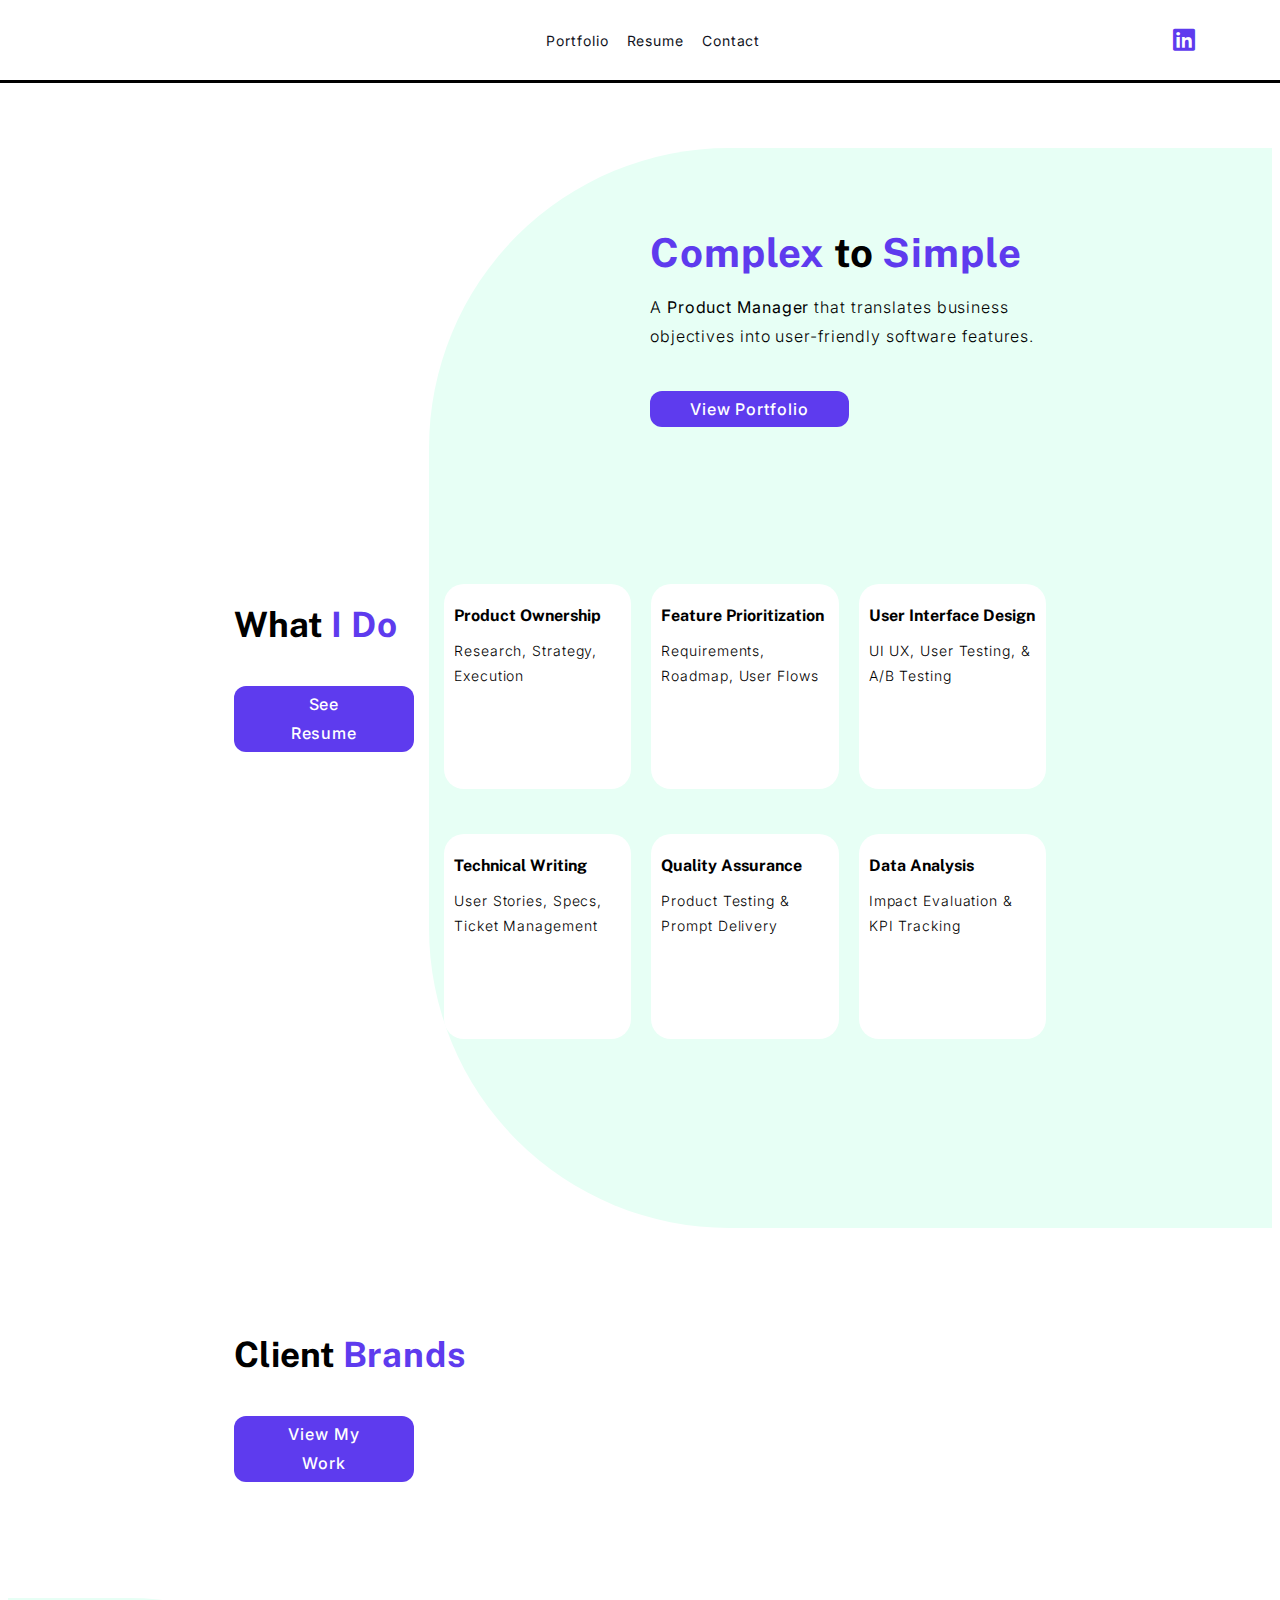
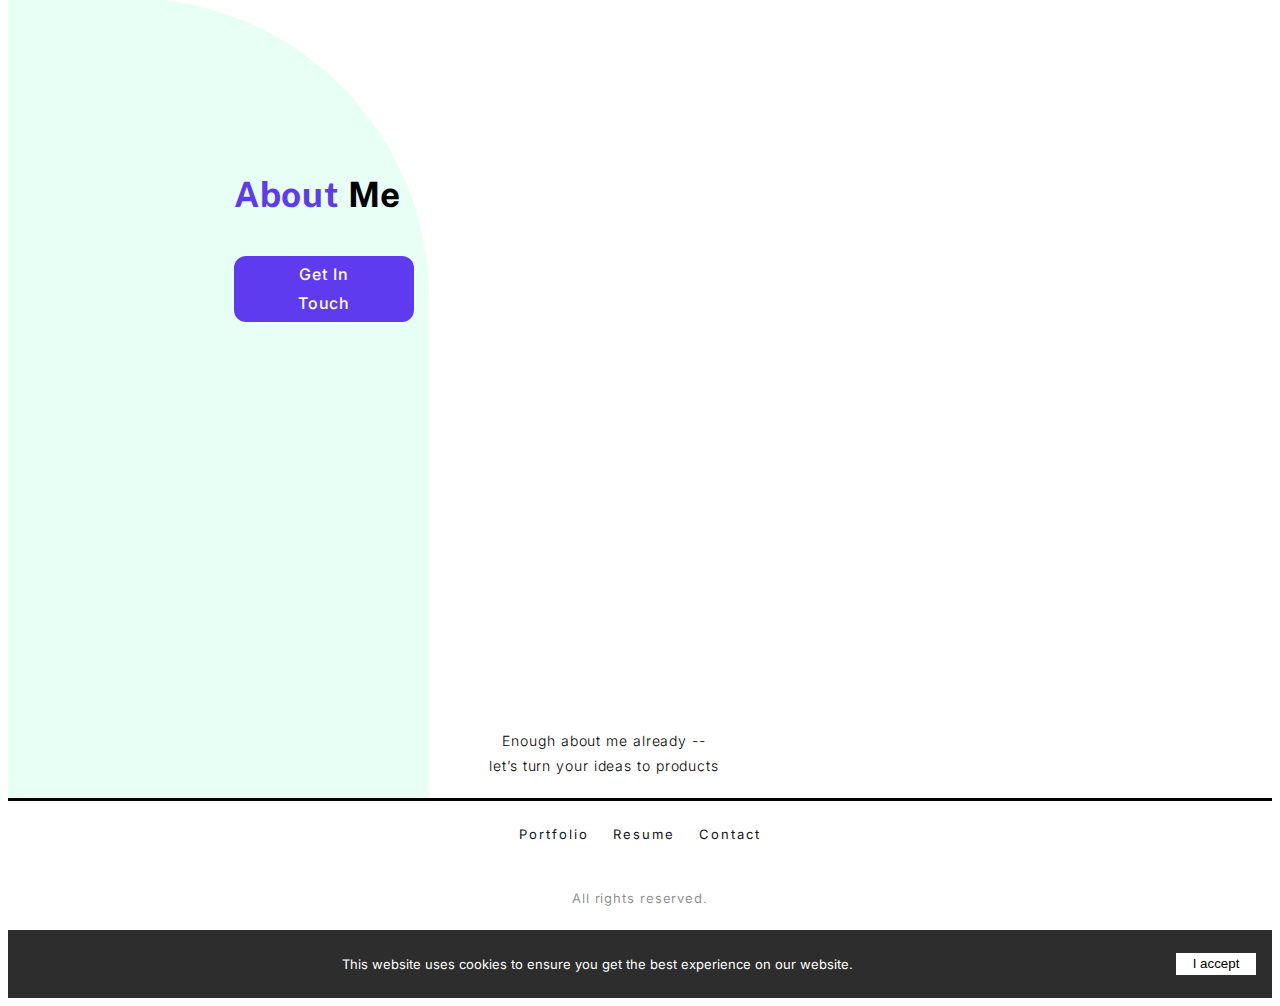
==== index.html @ 9c9cab52 "Update index.html" ====
<!DOCTYPE html>
<html ⚡="" lang="en">
    <head>
        <!-- start template head here-->
        <meta charset="UTF-8" />
        <meta http-equiv="X-UA-Compatible" content="IE=edge" />
        <meta name="generator" content="Tea Asatiani" />
        <meta name="viewport" content="width=device-width, initial-scale=1, minimum-scale=1" />
        <meta name="author" content="Tea Asatiani" />
        <link rel="icon" type="image/png" href="https://raw.githubusercontent.com/teaasatiani/portfolio/main/images/favicon.svg" />
        <link rel="apple-touch-icon-precomposed" sizes="57x57" href="https://raw.githubusercontent.com/teaasatiani/portfolio/main/images/favicon.svg" />
        <link rel="preconnect" href="https://www.googletagmanager.com" />
        <script async="" custom-element="amp-youtube" src="https://cdn.ampproject.org/v0/amp-youtube-0.1.js"></script>
        <script async="" custom-element="amp-lightbox" src="https://cdn.ampproject.org/v0/amp-lightbox-0.1.js"></script>
        <script async="" custom-element="amp-iframe" src="https://cdn.ampproject.org/v0/amp-iframe-0.1.js"></script>
        <script async="" custom-element="amp-lightbox-gallery" src="https://cdn.ampproject.org/v0/amp-lightbox-gallery-0.1.js"></script>
        <script async="" custom-element="amp-user-notification" src="https://cdn.ampproject.org/v0/amp-user-notification-0.1.js"></script>
        <script async="" custom-element="amp-position-observer" src="https://cdn.ampproject.org/v0/amp-position-observer-0.1.js"></script>
        <script async="" custom-element="amp-animation" src="https://cdn.ampproject.org/v0/amp-animation-0.1.js"></script>
        <script async="" src="https://cdn.ampproject.org/v0.js"></script>
        <script async="" custom-element="amp-analytics" src="https://cdn.ampproject.org/v0/amp-analytics-0.1.js"></script>
        <script async="" custom-element="amp-carousel" src="https://cdn.ampproject.org/v0/amp-carousel-0.2.js"></script>
        <script async="" custom-element="amp-image-lightbox" src="https://cdn.ampproject.org/v0/amp-image-lightbox-0.1.js"></script>
        <script async="" custom-element="amp-fit-text" src="https://cdn.ampproject.org/v0/amp-fit-text-0.1.js"></script>
        <script async="" custom-element="amp-form" src="https://cdn.ampproject.org/v0/amp-form-0.1.js"></script>
        <script async="" custom-template="amp-mustache" src="https://cdn.ampproject.org/v0/amp-mustache-0.2.js"></script>
        <script async="" custom-element="amp-sidebar" src="https://cdn.ampproject.org/v0/amp-sidebar-0.1.js"></script>
        <script async="" custom-element="amp-accordion" src="https://cdn.ampproject.org/v0/amp-accordion-0.1.js"></script>
        <script async="" custom-element="amp-recaptcha-input" src="https://cdn.ampproject.org/v0/amp-recaptcha-input-0.1.js"></script>
        <script async="" custom-element="amp-addthis" src="https://cdn.ampproject.org/v0/amp-addthis-0.1.js"></script>
        <script async="" custom-element="amp-list" src="https://cdn.ampproject.org/v0/amp-list-0.1.js"></script>
        <script async="" custom-element="amp-selector" src="https://cdn.ampproject.org/v0/amp-selector-0.1.js"></script>
        <script async="" custom-element="amp-bind" src="https://cdn.ampproject.org/v0/amp-bind-0.1.js"></script>
        <script async="" custom-element="amp-fx-collection" src="https://cdn.ampproject.org/v0/amp-fx-collection-0.1.js"></script>
        <script async="" custom-element="amp-auto-ads" src="https://cdn.ampproject.org/v0/amp-auto-ads-0.1.js"></script>
        <script async="" custom-element="amp-vimeo" src="https://cdn.ampproject.org/v0/amp-vimeo-0.1.js"></script>
        <script async="" custom-element="amp-ad" src="https://cdn.ampproject.org/v0/amp-ad-0.1.js"></script>
        <script async="" custom-element="amp-script" src="https://cdn.ampproject.org/v0/amp-script-0.1.js"></script>
        <script async="" custom-element="amp-truncate-text" src="https://cdn.ampproject.org/v0/amp-truncate-text-0.1.js"></script>
        <style amp-boilerplate="">
            body {
                -webkit-animation: -amp-start 8s steps(1, end) 0s 1 normal both;
                -moz-animation: -amp-start 8s steps(1, end) 0s 1 normal both;
                -ms-animation: -amp-start 8s steps(1, end) 0s 1 normal both;
                animation: -amp-start 8s steps(1, end) 0s 1 normal both;
            }
            @-webkit-keyframes -amp-start {
                from {
                    visibility: hidden;
                }
                to {
                    visibility: visible;
                }
            }
            @-moz-keyframes -amp-start {
                from {
                    visibility: hidden;
                }
                to {
                    visibility: visible;
                }
            }
            @-ms-keyframes -amp-start {
                from {
                    visibility: hidden;
                }
                to {
                    visibility: visible;
                }
            }
            @-o-keyframes -amp-start {
                from {
                    visibility: hidden;
                }
                to {
                    visibility: visible;
                }
            }
            @keyframes -amp-start {
                from {
                    visibility: hidden;
                }
                to {
                    visibility: visible;
                }
            }
        </style>
        <noscript>
            <style amp-boilerplate="">
                body {
                    -webkit-animation: none;
                    -moz-animation: none;
                    -ms-animation: none;
                    animation: none;
                }
            </style>
        </noscript>
        <!-- end template head here-->
        
        <title>Tea's Product Management Website</title>
        <meta property="og:title" content="Tea's Product Management Website" />
        <meta property="og:description" content="Digital Product Marketing and Development Manager" />
        <meta name="description" content="Digital Product Marketing and Development Manager" />
        <meta property="og:image" content="https://raw.githubusercontent.com/teaasatiani/portfolio/main/images/OG_preview.png" />
        <meta property="og:image:secure_url" content="https://raw.githubusercontent.com/teaasatiani/portfolio/main/images/OG_preview.png" />
        <meta property="og:image:width" content="1100" />
        <meta property="og:image:height" content="600" />
        <meta property="og:type" content="website" />
        <meta property="og:site_name" content="teaasatiani.com" />
        <meta property="og:url" content="https://teaasatiani.com/" />
        <meta property="og:locale" content="en" />
        <link rel="canonical" href="https://teaasatiani.com/" />
        <link href="https://fonts.googleapis.com/css?family=DM+Serif+Text|Noto+Serif+SC:400,700,900|Montserrat|Lora|Roboto+Mono|Inter:100,200,300,500,600,700,800,900|Public+Sans:100,200,300,500,600,700,800,900&display=swap" rel="stylesheet"/>
        <link rel="stylesheet" href="style.css" />
    </head>
    <body>
        <amp-analytics type="gtag" data-credentials="include">
            <script type="application/json">
                { "vars": { "gtag_id": "UA-00000000-1", "config": { "UA-00000000-1": { "groups": "default" } } } }
            </script>
        </amp-analytics>
        <div id="top-page"></div>
        <amp-animation id="showAnim" layout="nodisplay">
            <script type="application/json">
                {
                    "duration": "200ms",
                    "fill": "both",
                    "iterations": "1",
                    "direction": "alternate",
                    "animations": [
                        { "selector": "#scrollToTopButton", "keyframes": [{ "opacity": "1", "visibility": "visible", "transform": "translate(0, 0)" }] },
                        { "selector": "#custom-header", "keyframes": [{ "opacity": "1", "visibility": "visible", "transform": "translate(0, 0)" }] }
                    ]
                }
            </script>
        </amp-animation>
        <!-- ... and the second one is for adding the button.-->
        <amp-animation id="hideAnim" layout="nodisplay">
            <script type="application/json">
                {
                    "duration": "200ms",
                    "fill": "both",
                    "iterations": "1",
                    "direction": "alternate",
                    "animations": [
                        { "selector": "#scrollToTopButton", "keyframes": [{ "opacity": "0", "visibility": "hidden", "transform": "translate(0, 100%)" }] },
                        { "selector": "#custom-header", "keyframes": [{ "opacity": "0", "visibility": "hidden", "transform": "translate(0, -100%)" }] }
                    ]
                }
            </script>
        </amp-animation>
        <div id="marker"><amp-position-observer on="enter:hideAnim.start; exit:showAnim.start" layout="nodisplay"></amp-position-observer></div>
        <!-- css hack -->
        <div style="display: none;">
            <div class="show_more more_arr_top"></div>
        </div>
        <!-- css hack -->

        <header class="nav-abso nav-5" style="background-color: var(--navbar-bg-color); padding: 7px 5% 0px 5%; transform: none; border-bottom: 3px solid #000;" id="i05421460295656502">
            <div id="custom-header" style="background-color: rgb(255, 255, 255); display: none;" class="container"></div>
            <div class="nm_c" id="nav-wrapper">
                <div class="nm_lg">
                    <a href="/" style="height: 63px; margin: 0;">
                        <amp-img src="https://raw.githubusercontent.com/teaasatiani/portfolio/main/images/tea-asatiani.svg" width="150" height="48" layout="intrinsic" alt="Tea Asatiani" style="margin-top: 5px;"></amp-img>
                    </a>
                </div>
                <div class="ham_w">
                    <div id="hamb7" aria-label="menu icon" tabindex="0" role="button" on="tap:hamb7.toggleClass(class='mn_cls'),nv_m.toggleClass(class='nw_actv')">
                        <span style="background-color: rgb(15, 18, 33);"></span>
                        <span style="background-color: rgb(15, 18, 33);"></span>
                        <span style="background-color: rgb(15, 18, 33);"></span>
                    </div>
                </div>

                <div id="nv_m_c">
                    <div id="nv_m">
                        <div class="bg_tm" tabindex="0" role="button" on="tap:hamb7.toggleClass(class='mn_cls'),nv_m.toggleClass(class='nw_actv')"></div>
                        <div id="smart_list" class="nv_lst">
                            <a href="/portfolio/" class="display-text-2" style="color: rgb(15, 18, 33);">Portfolio</a>
                            <a href="https://raw.githubusercontent.com/teaasatiani/portfolio/main/files/2024_resume_tea_asatiani.pdf" target="_blank" class="display-text-2" style="color: rgb(15, 18, 33);">Resume</a>
                            <a href="/contact/" class="display-text-2" style="color: rgb(15, 18, 33);">Contact</a>
                            <a class="hideondesktop" href="https://www.linkedin.com/in/tea-as/" target="_blank"><i class="fab fa-linkedin" style="font-size: 30px; display: inline-block; color: rgb(94, 59, 238);"></i></a>
                            <a aria-label="more" class="nv-more display-text-2" style="color: rgb(0, 0, 0);" on="tap:smart_list.toggleClass(class='show_more'),more_arr.toggleClass(class='more_arr_top')">
                                More
                                <span id="more_arr"><i class="fas fa-angle-down" style="font-size: 20px;"></i></span>
                            </a>
                        </div>
                    </div>
                    <a class="hideonmobile" href="https://www.linkedin.com/in/tea-as/" target="_blank">
                        <i class="fab fa-linkedin" style="font-size: 25px; display: inline-block; color: rgb(94, 59, 238); position: absolute; top: 20px; right: 20px;"></i>
                    </a>
                </div>
            </div>
        </header>

        <!-- Start page -->

        <section id="1">
            <div class="row left padd140m70">
                <div class="col-4"></div>
                <div class="col-8" style="background-color: rgb(231, 255, 245); min-height: 420px; border-top-left-radius: 300px;"></div>
                <div class="col-12" style="padding: 5px; margin-top: -370px;">
                    <div class="col-6 nmart80m">
                        <amp-img src="https://raw.githubusercontent.com/teaasatiani/portfolio/main/images/arrow.gif" layout="intrinsic" alt="Complexity to simplicity arrow" width="932" height="240" style="margin-left: -20px;"></amp-img>
                    </div>
                    <div class="col-4" style="padding: 10px;">
                        <h1 class="display-title-1" style="letter-spacing: 0px; line-height: 1.5; font-weight: 700;">
                            <span style="color: rgb(94, 59, 238); font-weight: 700;">Complex</span> to <span style="color: rgb(94, 59, 238); font-weight: 700;">Simple</span>
                        </h1>
                        <p style="line-height: 1.8; font-weight: 300; max-width: 500px; margin: 10px auto 40px 0px;" class="display-text-1">
                            A <b>Product Manager</b> that translates business objectives into user-friendly software features.
                        </p>
                        <a class="btn display-text-3" href="/portfolio/">View Portfolio</a>
                    </div>
                    <div class="col-2"></div>
                </div>
            </div>
        </section>

        <section class="hideonmobile" id="2d">
            <div class="row left">
                <div class="col-2"></div>
                <div class="col-2">
                    <h2 class="display-title-2" style="letter-spacing: 0px; line-height: 1.5; font-weight: 700;">What <span style="color: rgb(94, 59, 238); font-weight: 700;">I Do</span></h2>
                    <a class="btn display-text-3" href="https://raw.githubusercontent.com/teaasatiani/portfolio/main/files/2024_resume_tea_asatiani.pdf" style="margin-top: 20px;">See Resume</a>
                </div>

                <div class="col-6" style="padding: 5px; background-color: rgb(231, 255, 245); min-height: 660px; border-bottom-left-radius: 300px; padding-bottom: 100px;">
                    <div class="row flexwrap" style="min-height: 500px; max-width: 650px; margin: auto;">
                        <div class="col-4 pad10" style="margin: 1px auto;">
                            <div class="pad10" style="background-color: white; border-radius: 20px; min-height: 205px;">
                                <amp-img
                                    src="https://raw.githubusercontent.com/teaasatiani/portfolio/main/icons/icon1-black-overlay.png"
                                    width="80"
                                    height="80"
                                    layout="intrinsic"
                                    alt=""
                                    aria-label="image"
                                    style="margin: 3px auto;"
                                ></amp-img>
                                <h3 class="display-title-3" style="letter-spacing: 0px; line-height: 1.5; font-weight: 700;">Product Ownership</h3>
                                <p style="line-height: 1.8; font-weight: 300; margin: 0px auto 20px auto;" class="display-text-2">Research, Strategy, Execution</p>
                            </div>
                        </div>
                        <div class="col-4 pad10" style="margin: 1px auto;">
                            <div class="pad10" style="background-color: white; border-radius: 20px; min-height: 205px;">
                                <amp-img
                                    src="https://raw.githubusercontent.com/teaasatiani/portfolio/main/icons/icon2-black-overlay.png"
                                    width="80"
                                    height="80"
                                    layout="intrinsic"
                                    alt=""
                                    aria-label="image"
                                    style="margin: 3px auto;"
                                ></amp-img>
                                <h3 class="display-title-3" style="letter-spacing: 0px; line-height: 1.5; font-weight: 700;">Feature Prioritization</h3>
                                <p style="line-height: 1.8; font-weight: 300; margin: 0px auto 20px auto;" class="display-text-2">Requirements, Roadmap, User Flows</p>
                            </div>
                        </div>
                        <div class="col-4 pad10" style="margin: 1px auto;">
                            <div class="pad10" style="background-color: white; border-radius: 20px; min-height: 205px;">
                                <amp-img
                                    src="https://raw.githubusercontent.com/teaasatiani/portfolio/main/icons/icon3-black-overlay.png"
                                    width="80"
                                    height="80"
                                    layout="intrinsic"
                                    alt=""
                                    aria-label="image"
                                    style="margin: 3px auto;"
                                ></amp-img>
                                <h3 class="display-title-3" style="letter-spacing: 0px; line-height: 1.5; font-weight: 700;">User Interface Design</h3>
                                <p style="line-height: 1.8; font-weight: 300; margin: 0px auto 20px auto;" class="display-text-2">UI UX, User Testing, & A/B Testing</p>
                            </div>
                        </div>
                        <div class="col-4 pad10" style="margin: 1px auto;">
                            <div class="pad10" style="background-color: white; border-radius: 20px; min-height: 205px;">
                                <amp-img
                                    src="https://raw.githubusercontent.com/teaasatiani/portfolio/main/icons/icon4-black-overlay.png"
                                    width="80"
                                    height="80"
                                    layout="intrinsic"
                                    alt=""
                                    aria-label="image"
                                    style="margin: 3px auto;"
                                ></amp-img>
                                <h3 class="display-title-3" style="letter-spacing: 0px; line-height: 1.5; font-weight: 700;">Technical Writing</h3>
                                <p style="line-height: 1.8; font-weight: 300; margin: 0px auto 20px auto;" class="display-text-2">User Stories, Specs, Ticket Management</p>
                            </div>
                        </div>
                        <div class="col-4 pad10" style="margin: 1px auto;">
                            <div class="pad10" style="background-color: white; border-radius: 20px; min-height: 205px;">
                                <amp-img
                                    src="https://raw.githubusercontent.com/teaasatiani/portfolio/main/icons/icon5-black-overlay.png"
                                    width="80"
                                    height="80"
                                    layout="intrinsic"
                                    alt=""
                                    aria-label="image"
                                    style="margin: 3px auto;"
                                ></amp-img>
                                <h3 class="display-title-3" style="letter-spacing: 0px; line-height: 1.5; font-weight: 700;">Quality Assurance</h3>
                                <p style="line-height: 1.8; font-weight: 300; margin: 0px auto 20px auto;" class="display-text-2">Product Testing & Prompt Delivery</p>
                            </div>
                        </div>
                        <div class="col-4 pad10" style="margin: 1px auto;">
                            <div class="pad10" style="background-color: white; border-radius: 20px; min-height: 205px;">
                                <amp-img
                                    src="https://raw.githubusercontent.com/teaasatiani/portfolio/main/icons/icon6-black-overlay.png"
                                    width="80"
                                    height="80"
                                    layout="intrinsic"
                                    alt=""
                                    aria-label="image"
                                    style="margin: 5px auto;"
                                ></amp-img>
                                <h3 class="display-title-3" style="letter-spacing: 0px; line-height: 1.5; font-weight: 700;">Data Analysis</h3>
                                <p style="line-height: 1.8; font-weight: 300; margin: 0px auto 20px auto;" class="display-text-2">Impact Evaluation & KPI Tracking</p>
                            </div>
                        </div>
                    </div>
                </div>

                <div class="col-2" style="padding: 5px; background-color: rgb(231, 255, 245); min-height: 660px;"></div>
            </div>
        </section>

        <!-- Carouserl on Mobile -->
        <section id="2m" class="hideondesktop" style="background-color: rgb(231, 255, 245);">
            <div class="row left">
                <div class="col-12">
                    <h2 class="display-title-2" style="letter-spacing: 0px; line-height: 1.5; font-weight: 700;margin-top: 10px;">What <span style="color: rgb(94, 59, 238); font-weight: 700;">I Do</span></h2>
                </div>
                <div class="col-12 hideondesktop padb60" style="padding-left: 15px;">
                    <amp-carousel height="270" layout="fixed-height" type="carousel" role="region" aria-label="Basic usage carousel" style="height: 270px; margin-top: -40px;">
                        <div class="slide">
                            <div class="row pad0" style="margin: 20px auto; min-height: 300px; min-width: 300px;">
                                <div class="pad10" style="background-color: white; border-radius: 20px;">
                                    <amp-img
                                        src="https://raw.githubusercontent.com/teaasatiani/portfolio/main/icons/icon1-black-overlay.png"
                                        width="100"
                                        height="100"
                                        layout="intrinsic"
                                        alt=""
                                        aria-label="image"
                                        style="margin: 5px auto;"
                                    ></amp-img>
                                    <h3 class="display-title-3" style="letter-spacing: 0px; line-height: 1.5; font-weight: 700;">Product Ownership</h3>
                                    <p style="line-height: 1.8; font-weight: 300; margin: 0px auto 20px auto;" class="display-text-2">Research, Strategy, Execution</p>
                                </div>
                            </div>
                        </div>
                        <div class="slide">
                            <div class="row pad0" style="margin: 20px auto; min-height: 300px; min-width: 300px;">
                                <div class="pad10" style="background-color: white; border-radius: 20px;">
                                    <amp-img
                                        src="https://raw.githubusercontent.com/teaasatiani/portfolio/main/icons/icon2-black-overlay.png"
                                        width="100"
                                        height="100"
                                        layout="intrinsic"
                                        alt=""
                                        aria-label="image"
                                        style="margin: 5px auto;"
                                    ></amp-img>
                                    <h3 class="display-title-3" style="letter-spacing: 0px; line-height: 1.5; font-weight: 700;">Feature Prioritization</h3>
                                    <p style="line-height: 1.8; font-weight: 300; margin: 0px auto 20px auto;" class="display-text-2">Requirements, Roadmap, User Flows</p>
                                </div>
                            </div>
                        </div>
                        <div class="slide">
                            <div class="row pad0" style="margin: 20px auto; min-height: 300px; min-width: 300px;">
                                <div class="pad10" style="background-color: white; border-radius: 20px;">
                                    <amp-img
                                        src="https://raw.githubusercontent.com/teaasatiani/portfolio/main/icons/icon3-black-overlay.png"
                                        width="100"
                                        height="100"
                                        layout="intrinsic"
                                        alt=""
                                        aria-label="image"
                                        style="margin: 5px auto;"
                                    ></amp-img>
                                    <h3 class="display-title-3" style="letter-spacing: 0px; line-height: 1.5; font-weight: 700;">User Interface Design</h3>
                                    <p style="line-height: 1.8; font-weight: 300; margin: 0px auto 20px auto;" class="display-text-2">UI UX, User Testing, & A/B Testing</p>
                                </div>
                            </div>
                        </div>
                        <div class="slide">
                            <div class="row pad0" style="margin: 20px auto; min-height: 300px; min-width: 300px;">
                                <div class="pad10" style="background-color: white; border-radius: 20px;">
                                    <amp-img
                                        src="https://raw.githubusercontent.com/teaasatiani/portfolio/main/icons/icon4-black-overlay.png"
                                        width="100"
                                        height="100"
                                        layout="intrinsic"
                                        alt=""
                                        aria-label="image"
                                        style="margin: 5px auto;"
                                    ></amp-img>
                                    <h3 class="display-title-3" style="letter-spacing: 0px; line-height: 1.5; font-weight: 700;">Technical Writing</h3>
                                    <p style="line-height: 1.8; font-weight: 300; margin: 0px auto 20px auto;" class="display-text-2">User Stories, Specs, Ticket Management</p>
                                </div>
                            </div>
                        </div>
                        <div class="slide">
                            <div class="row pad0" style="margin: 20px auto; min-height: 300px; min-width: 300px;">
                                <div class="pad10" style="background-color: white; border-radius: 20px;">
                                    <amp-img
                                        src="https://raw.githubusercontent.com/teaasatiani/portfolio/main/icons/icon5-black-overlay.png"
                                        width="100"
                                        height="100"
                                        layout="intrinsic"
                                        alt=""
                                        aria-label="image"
                                        style="margin: 5px auto;"
                                    ></amp-img>
                                    <h3 class="display-title-3" style="letter-spacing: 0px; line-height: 1.5; font-weight: 700;">Quality Assurance</h3>
                                    <p style="line-height: 1.8; font-weight: 300; margin: 0px auto 20px auto;" class="display-text-2">Product Testing & Prompt Delivery</p>
                                </div>
                            </div>
                        </div>
                        <div class="slide">
                            <div class="row pad0" style="margin: 20px auto; min-height: 300px; min-width: 300px;">
                                <div class="pad10" style="background-color: white; border-radius: 20px;">
                                    <amp-img
                                        src="https://raw.githubusercontent.com/teaasatiani/portfolio/main/icons/icon6-black-overlay.png"
                                        width="100"
                                        height="100"
                                        layout="intrinsic"
                                        alt=""
                                        aria-label="image"
                                        style="margin: 5px auto;"
                                    ></amp-img>
                                    <h3 class="display-title-3" style="letter-spacing: 0px; line-height: 1.5; font-weight: 700;">Data Analysis</h3>
                                    <p style="line-height: 1.8; font-weight: 300; margin: 0px auto 20px auto;" class="display-text-2">Impact Evaluation & KPI Tracking</p>
                                </div>
                            </div>
                        </div>
                    </amp-carousel>
                </div>
            </div>
        </section>

        <!-- Carouserl on Mobile Ends-->


 <!-- brand logos -->


 <section id="3" style="margin-top: 70px;">
    <div class="row left" style="min-height: 380px;">
        <div class="col-2"></div>
        <div class="col-2">
            <h2 class="display-title-2 nmart50m" style="letter-spacing: 0px; line-height: 1.5; font-weight: 700; min-width: 350px;">Client <span style="color: rgb(94, 59, 238); font-weight: 700;">Brands</span></h2>
            <a class="btn display-text-3" href="/portfolio/" style="margin-top: 20px;">View My Work</a>
         </div>
        <div class="col-6 flexmiddle center">
            <div>
                <div class="row">
                    <div class="col-6 col-6m mart50m right">
                        <amp-img src="https://raw.githubusercontent.com/teaasatiani/portfolio/main/images/brands/toyota.png" width="200" height="64" layout="intrinsic" alt="Toyota" aria-label="image"></amp-img>
                    </div>
                    <div class="col-6 col-6m mart50m left">
                        <amp-img src="https://raw.githubusercontent.com/teaasatiani/portfolio/main/images/brands/boost.png" width="200" height="64" layout="intrinsic" alt="Boost Mobile" aria-label="image"></amp-img>
                    </div>
                </div>

                <div class="row hideondesktop">
                    <div class="col-6 col-6m mart50m right">
                        <amp-img src="https://raw.githubusercontent.com/teaasatiani/portfolio/main/images/brands/ontech.png" width="200" height="64" layout="intrinsic" alt="OnTech" aria-label="image"></amp-img>
                    </div>
                    <div class="col-6 col-6m mart50m left">
                        <amp-img src="https://raw.githubusercontent.com/teaasatiani/portfolio/main/images/brands/infinite.png" width="200" height="64" layout="intrinsic" alt="Boost Infinite" aria-label="image"></amp-img>
                    </div>
                </div>

                <div class="row center">
                    <div class="col-4 col-6m mart50m">
                        <amp-img src="https://raw.githubusercontent.com/teaasatiani/portfolio/main/images/brands/dish.png" width="200" height="64" layout="intrinsic" alt="Dish" aria-label="image"></amp-img>
                    </div>
                    <div class="col-4 col-6m mart50m">
                        <amp-img src="https://raw.githubusercontent.com/teaasatiani/portfolio/main/images/brands/curbio.png" width="200" height="64" layout="intrinsic" alt="Curbio" aria-label="image"></amp-img>
                    </div>
                    <div class="col-4 col-12m mart50m">
                        <amp-img src="https://raw.githubusercontent.com/teaasatiani/portfolio/main/images/brands/omnimoney.png" width="200" height="64" layout="intrinsic" alt="OmniMoney" aria-label="image"></amp-img>
                    </div>
                </div>
                <div class="row hideonmobile">
                    <div class="col-6 col-6m mart50m right">
                        <amp-img src="https://raw.githubusercontent.com/teaasatiani/portfolio/main/images/brands/ontech.png" width="200" height="64" layout="intrinsic" alt="OnTech" aria-label="image"></amp-img>
                    </div>
                    <div class="col-6 col-6m mart50m left">
                        <amp-img src="https://raw.githubusercontent.com/teaasatiani/portfolio/main/images/brands/infinite.png" width="200" height="64" layout="intrinsic" alt="Boost Infinite" aria-label="image"></amp-img>
                    </div>
                </div>
            </div>
        </div>
        <div class="col-2" style="padding: 5px;"></div>
    </div>
   
</section>


        <section id="4" >
            <div class="row left" style="min-height: 600px;">
                <div class="col-4 bg-desk-gr-mob-wh left" style="padding: 0px; border-top-right-radius: 300px; margin-top:-80px">
                    <div class="col-6 hideonmobile"></div>
                    <div class="col-6" style="margin-top: 140px;">
                        <h2 class="display-title-2 nmart50m" style="letter-spacing: 0px; line-height: 1.5; font-weight: 700;"><span style="color: rgb(94, 59, 238); font-weight: 700;">About</span> Me</h2>
                        <a class="btn display-text-3" href="/contact/" style="margin-top: 20px;">Get In Touch</a>
                    </div>
                </div>
                   
                <div class="col-6" style="padding: 5px; ">
                    <div class="col-12 hideondesktop">
                        <amp-img src="https://raw.githubusercontent.com/teaasatiani/portfolio/main/images/georgian-bruin.png" width="335" height="176" layout="intrinsic" alt="Georgian Bruin" aria-label="image"></amp-img>
                    </div>
                    <div class="col-12 hideondesktop" >
                        <amp-img
                            src="https://raw.githubusercontent.com/teaasatiani/portfolio/main/images/bubble-mobile.png"
                            width="360"
                            height="429"
                            layout="intrinsic"
                            alt="speech bubble with hobbies"
                            aria-label="image"
                            style="margin-bottom:-20px"   
                        ></amp-img>
                    </div>

                    <div class="col-2">
                        <amp-img
                            src="https://raw.githubusercontent.com/teaasatiani/portfolio/main/images/me-booboo.png"
                            width="422"
                            height="430"
                            layout="intrinsic"
                            alt="headshot with a pet"
                            aria-label="image"
                            style="position: absolute; bottom: 70px;" 
                        ></amp-img>
                    </div>

                    <div class="col-6 hideonmobile" style="min-height: 200px;">
                        <amp-img
                            src="https://raw.githubusercontent.com/teaasatiani/portfolio/main/images/desktop-bubble.gif"
                            width="480"
                            height="350"
                            layout="intrinsic"
                            alt="speech bubble with hobbies"
                            aria-label="image"
                            style="position: absolute; top: 40px;"
                        ></amp-img>
                        <amp-img
                        src="https://raw.githubusercontent.com/teaasatiani/portfolio/main/images/speech-bubble-text.png"
                        width="480"
                        height="350"
                        layout="intrinsic"
                        alt="speech bubble with hobbies"
                        aria-label="image"
                        style="position: absolute; top: 40px;"
                    ></amp-img>
                    </div>

                    <div class="col-1 hideonmobile" style="min-height: 200px;">
                        <amp-img
                            src="https://raw.githubusercontent.com/teaasatiani/portfolio/main/images/georgian-bruin-desk.png"
                            width="232"
                            height="126"
                            layout="intrinsic"
                            alt="Georgian Bruin"
                            aria-label="image"
                            style="position: absolute; bottom: 220px; left: 60vw;"
                        ></amp-img>
                    </div>
                    <div class="col-3" style="min-height: 200px;"></div>
                    <div class="col-12 center">
                        <p style="line-height: 1.8; font-weight: 300; position: absolute; bottom: 10px; margin-left: 40px;" class="display-text-2">
                            Enough about me already -- <br />
                            let’s turn your ideas to products
                        </p>
                    </div>
                </div>
                <div class="col-2" style="padding: 5px;"></div>
                <div class="col-12 hideondesktop" style="background-color: rgb(231, 255, 245); min-height:900px; border-top-right-radius: 300px; margin-top:-900px;"></div> 
            </div>
            
        </section>

       

        <!-- Footer -->

        <footer id="100">
            <div class="row" style="border-top: 3px solid #000; padding-top: 10px; padding-bottom: 10px;">
                <div class="col-12 pad0 center" style="color: rgb(15, 18, 33);">
                    <a class="pad10 display-text-4" href="/portfolio/" style="display: inline-block; letter-spacing: 2px; margin-top: 0px; margin-bottom: 0px;">Portfolio</a>
                    <a
                        class="pad10 display-text-4"
                        href="https://raw.githubusercontent.com/teaasatiani/portfolio/main/files/2024_resume_tea_asatiani.pdf"
                        style="display: inline-block; letter-spacing: 2px; margin-top: 0px; margin-bottom: 0px;"
                    >
                        Resume
                    </a>
                    <a class="pad10 display-text-4" href="/contact/" style="display: inline-block; letter-spacing: 2px;">Contact</a>
                </div>
            </div>
            <div class="row flexmiddle">
                <div class="col-12 pad0 center" style="color: rgba(15, 18, 33, 0.5);">
                    <p style="line-height: 1.8; margin: 20px auto;" class="display-text-4">All rights reserved.</p>
                </div>
            </div>
        </footer>

        <amp-user-notification id="my-notification" class="cookie-notification" layout="nodisplay">
            <p class="display-text-4" style="letter-spacing: normal;">This website uses cookies to ensure you get the best experience on our website.</p>
            <button on="tap:my-notification.dismiss" style="margin-left: 5px; background-color: #fff; border: none; line-height: 20px;">I accept</button>
        </amp-user-notification>
        <button id="scrollToTopButton" on="tap:top-page.scrollTo(duration=800)" class="btn" style="background-color: #000; text-align: center; border-radius: 20em; padding: 10px;" aria-label="scrolltotop">
            <amp-img width="30" height="30" layout="fixed" src="https://raw.githubusercontent.com/teaasatiani/portfolio/main/images/angle-double-up-solid.svg" alt="arrow up"></amp-img>
        </button>
    </body>
</html>
---- style.css ----
.fa,
.fab,
.fad,
.fal,
.far,
.fas {
    -moz-osx-font-smoothing: grayscale;
    -webkit-font-smoothing: antialiased;
    display: inline-block;
    font-style: normal;
    font-variant: normal;
    text-rendering: auto;
    line-height: 1;
}

.fa-lg {
    font-size: 1.33333em;
    line-height: 0.75em;
    vertical-align: -0.0667em;
}

.fa-xs {
    font-size: 0.75em;
}

.fa-sm {
    font-size: 0.875em;
}

.fa-1x {
    font-size: 1em;
}

.fa-2x {
    font-size: 2em;
}

.fa-3x {
    font-size: 3em;
}

.fa-4x {
    font-size: 4em;
}

.fa-5x {
    font-size: 5em;
}

.fa-6x {
    font-size: 6em;
}

.fa-7x {
    font-size: 7em;
}

.fa-8x {
    font-size: 8em;
}

.fa-9x {
    font-size: 9em;
}

.fa-10x {
    font-size: 10em;
}

.fa-fw {
    text-align: center;
    width: 1.25em;
}

.fa-ul {
    list-style-type: none;
    margin-left: 2.5em;
    padding-left: 0;
}

.fa-ul> li {
    position: relative;
}

.fa-li {
    left: -2em;
    position: absolute;
    text-align: center;
    width: 2em;
    line-height: inherit;
}

.fa-border {
    border: solid 0.08em #eee;
    border-radius: 0.1em;
    padding: 0.2em 0.25em 0.15em;
}

.fa-pull-left {
    float: left;
}

.fa-pull-right {
    float: right;
}

.fa.fa-pull-left,
.fab.fa-pull-left,
.fal.fa-pull-left,
.far.fa-pull-left,
.fas.fa-pull-left {
    margin-right: 0.3em;
}

.fa.fa-pull-right,
.fab.fa-pull-right,
.fal.fa-pull-right,
.far.fa-pull-right,
.fas.fa-pull-right {
    margin-left: 0.3em;
}

.fa-spin {
    -webkit-animation: fa-spin 2s infinite linear;
    -moz-animation: fa-spin 2s infinite linear;
    animation: fa-spin 2s infinite linear;
}

.fa-pulse {
    -webkit-animation: fa-spin 1s infinite steps(8);
    -moz-animation: fa-spin 1s infinite steps(8);
    animation: fa-spin 1s infinite steps(8);
}

@-webkit-keyframes fa-spin {
    0% {
        -webkit-transform: rotate(0);
        -moz-transform: rotate(0);
        -o-transform: rotate(0);
        -ms-transform: rotate(0);
        transform: rotate(0);
    }

    100% {
        -webkit-transform: rotate(360deg);
        -moz-transform: rotate(360deg);
        -o-transform: rotate(360deg);
        -ms-transform: rotate(360deg);
        transform: rotate(360deg);
    }
}

@keyframes fa-spin {
    0% {
        -webkit-transform: rotate(0);
        -moz-transform: rotate(0);
        -o-transform: rotate(0);
        -ms-transform: rotate(0);
        transform: rotate(0);
    }

    100% {
        -webkit-transform: rotate(360deg);
        -moz-transform: rotate(360deg);
        -o-transform: rotate(360deg);
        -ms-transform: rotate(360deg);
        transform: rotate(360deg);
    }
}

.fa-rotate-90 {
    -webkit-transform: rotate(90deg);
    -moz-transform: rotate(90deg);
    -o-transform: rotate(90deg);
    -ms-transform: rotate(90deg);
    transform: rotate(90deg);
}

.fa-rotate-180 {
    -webkit-transform: rotate(180deg);
    -moz-transform: rotate(180deg);
    -o-transform: rotate(180deg);
    -ms-transform: rotate(180deg);
    transform: rotate(180deg);
}

.fa-rotate-270 {
    -webkit-transform: rotate(270deg);
    -moz-transform: rotate(270deg);
    -o-transform: rotate(270deg);
    -ms-transform: rotate(270deg);
    transform: rotate(270deg);
}

.fa-flip-horizontal {
    -webkit-transform: scale(-1, 1);
    -moz-transform: scale(-1, 1);
    -o-transform: scale(-1, 1);
    -ms-transform: scale(-1, 1);
    transform: scale(-1, 1);
}

.fa-flip-vertical {
    -webkit-transform: scale(1, -1);
    -moz-transform: scale(1, -1);
    -o-transform: scale(1, -1);
    -ms-transform: scale(1, -1);
    transform: scale(1, -1);
}

.fa-flip-both,
.fa-flip-horizontal.fa-flip-vertical {
    -webkit-transform: scale(-1, -1);
    -moz-transform: scale(-1, -1);
    -o-transform: scale(-1, -1);
    -ms-transform: scale(-1, -1);
    transform: scale(-1, -1);
}

:root .fa-flip-both,
:root .fa-flip-horizontal,
:root .fa-flip-vertical,
:root .fa-rotate-180,
:root .fa-rotate-270,
:root .fa-rotate-90 {
    -webkit-filter: none;
    filter: none;
}

.fa-stack {
    display: inline-block;
    height: 2em;
    line-height: 2em;
    position: relative;
    vertical-align: middle;
    width: 2.5em;
}

.fa-stack-1x,
.fa-stack-2x {
    left: 0;
    position: absolute;
    text-align: center;
    width: 100%;
}

.fa-stack-1x {
    line-height: inherit;
}

.fa-stack-2x {
    font-size: 2em;
}

.fa-inverse {
    color: #fff;
}

.fa-500px:before {
    content: "\f26e";
}

.fa-accessible-icon:before {
    content: "\f368";
}

.fa-accusoft:before {
    content: "\f369";
}

.fa-acquisitions-incorporated:before {
    content: "\f6af";
}

.fa-ad:before {
    content: "\f641";
}

.fa-address-book:before {
    content: "\f2b9";
}

.fa-address-card:before {
    content: "\f2bb";
}

.fa-adjust:before {
    content: "\f042";
}

.fa-adn:before {
    content: "\f170";
}

.fa-adobe:before {
    content: "\f778";
}

.fa-adversal:before {
    content: "\f36a";
}

.fa-affiliatetheme:before {
    content: "\f36b";
}

.fa-air-freshener:before {
    content: "\f5d0";
}

.fa-airbnb:before {
    content: "\f834";
}

.fa-algolia:before {
    content: "\f36c";
}

.fa-align-center:before {
    content: "\f037";
}

.fa-align-justify:before {
    content: "\f039";
}

.fa-align-left:before {
    content: "\f036";
}

.fa-align-right:before {
    content: "\f038";
}

.fa-alipay:before {
    content: "\f642";
}

.fa-allergies:before {
    content: "\f461";
}

.fa-amazon:before {
    content: "\f270";
}

.fa-amazon-pay:before {
    content: "\f42c";
}

.fa-ambulance:before {
    content: "\f0f9";
}

.fa-american-sign-language-interpreting:before {
    content: "\f2a3";
}

.fa-amilia:before {
    content: "\f36d";
}

.fa-anchor:before {
    content: "\f13d";
}

.fa-android:before {
    content: "\f17b";
}

.fa-angellist:before {
    content: "\f209";
}

.fa-angle-double-down:before {
    content: "\f103";
}

.fa-angle-double-left:before {
    content: "\f100";
}

.fa-angle-double-right:before {
    content: "\f101";
}

.fa-angle-double-up:before {
    content: "\f102";
}

.fa-angle-down:before {
    content: "\f107";
}

.fa-angle-left:before {
    content: "\f104";
}

.fa-angle-right:before {
    content: "\f105";
}

.fa-angle-up:before {
    content: "\f106";
}

.fa-angry:before {
    content: "\f556";
}

.fa-angrycreative:before {
    content: "\f36e";
}

.fa-angular:before {
    content: "\f420";
}

.fa-ankh:before {
    content: "\f644";
}

.fa-app-store:before {
    content: "\f36f";
}

.fa-app-store-ios:before {
    content: "\f370";
}

.fa-apper:before {
    content: "\f371";
}

.fa-apple:before {
    content: "\f179";
}

.fa-apple-alt:before {
    content: "\f5d1";
}

.fa-apple-pay:before {
    content: "\f415";
}

.fa-archive:before {
    content: "\f187";
}

.fa-archway:before {
    content: "\f557";
}

.fa-arrow-alt-circle-down:before {
    content: "\f358";
}

.fa-arrow-alt-circle-left:before {
    content: "\f359";
}

.fa-arrow-alt-circle-right:before {
    content: "\f35a";
}

.fa-arrow-alt-circle-up:before {
    content: "\f35b";
}

.fa-arrow-circle-down:before {
    content: "\f0ab";
}

.fa-arrow-circle-left:before {
    content: "\f0a8";
}

.fa-arrow-circle-right:before {
    content: "\f0a9";
}

.fa-arrow-circle-up:before {
    content: "\f0aa";
}

.fa-arrow-down:before {
    content: "\f063";
}

.fa-arrow-left:before {
    content: "\f060";
}

.fa-arrow-right:before {
    content: "\f061";
}

.fa-arrow-up:before {
    content: "\f062";
}

.fa-arrows-alt:before {
    content: "\f0b2";
}

.fa-arrows-alt-h:before {
    content: "\f337";
}

.fa-arrows-alt-v:before {
    content: "\f338";
}

.fa-artstation:before {
    content: "\f77a";
}

.fa-assistive-listening-systems:before {
    content: "\f2a2";
}

.fa-asterisk:before {
    content: "\f069";
}

.fa-asymmetrik:before {
    content: "\f372";
}

.fa-at:before {
    content: "\f1fa";
}

.fa-atlas:before {
    content: "\f558";
}

.fa-atlassian:before {
    content: "\f77b";
}

.fa-atom:before {
    content: "\f5d2";
}

.fa-audible:before {
    content: "\f373";
}

.fa-audio-description:before {
    content: "\f29e";
}

.fa-autoprefixer:before {
    content: "\f41c";
}

.fa-avianex:before {
    content: "\f374";
}

.fa-aviato:before {
    content: "\f421";
}

.fa-award:before {
    content: "\f559";
}

.fa-aws:before {
    content: "\f375";
}

.fa-baby:before {
    content: "\f77c";
}

.fa-baby-carriage:before {
    content: "\f77d";
}

.fa-backspace:before {
    content: "\f55a";
}

.fa-backward:before {
    content: "\f04a";
}

.fa-bacon:before {
    content: "\f7e5";
}

.fa-bahai:before {
    content: "\f666";
}

.fa-balance-scale:before {
    content: "\f24e";
}

.fa-balance-scale-left:before {
    content: "\f515";
}

.fa-balance-scale-right:before {
    content: "\f516";
}

.fa-ban:before {
    content: "\f05e";
}

.fa-band-aid:before {
    content: "\f462";
}

.fa-bandcamp:before {
    content: "\f2d5";
}

.fa-barcode:before {
    content: "\f02a";
}

.fa-bars:before {
    content: "\f0c9";
}

.fa-baseball-ball:before {
    content: "\f433";
}

.fa-basketball-ball:before {
    content: "\f434";
}

.fa-bath:before {
    content: "\f2cd";
}

.fa-battery-empty:before {
    content: "\f244";
}

.fa-battery-full:before {
    content: "\f240";
}

.fa-battery-half:before {
    content: "\f242";
}

.fa-battery-quarter:before {
    content: "\f243";
}

.fa-battery-three-quarters:before {
    content: "\f241";
}

.fa-battle-net:before {
    content: "\f835";
}

.fa-bed:before {
    content: "\f236";
}

.fa-beer:before {
    content: "\f0fc";
}

.fa-behance:before {
    content: "\f1b4";
}

.fa-behance-square:before {
    content: "\f1b5";
}

.fa-bell:before {
    content: "\f0f3";
}

.fa-bell-slash:before {
    content: "\f1f6";
}

.fa-bezier-curve:before {
    content: "\f55b";
}

.fa-bible:before {
    content: "\f647";
}

.fa-bicycle:before {
    content: "\f206";
}

.fa-biking:before {
    content: "\f84a";
}

.fa-bimobject:before {
    content: "\f378";
}

.fa-binoculars:before {
    content: "\f1e5";
}

.fa-biohazard:before {
    content: "\f780";
}

.fa-birthday-cake:before {
    content: "\f1fd";
}

.fa-bitbucket:before {
    content: "\f171";
}

.fa-bitcoin:before {
    content: "\f379";
}

.fa-bity:before {
    content: "\f37a";
}

.fa-black-tie:before {
    content: "\f27e";
}

.fa-blackberry:before {
    content: "\f37b";
}

.fa-blender:before {
    content: "\f517";
}

.fa-blender-phone:before {
    content: "\f6b6";
}

.fa-blind:before {
    content: "\f29d";
}

.fa-blog:before {
    content: "\f781";
}

.fa-blogger:before {
    content: "\f37c";
}

.fa-blogger-b:before {
    content: "\f37d";
}

.fa-bluetooth:before {
    content: "\f293";
}

.fa-bluetooth-b:before {
    content: "\f294";
}

.fa-bold:before {
    content: "\f032";
}

.fa-bolt:before {
    content: "\f0e7";
}

.fa-bomb:before {
    content: "\f1e2";
}

.fa-bone:before {
    content: "\f5d7";
}

.fa-bong:before {
    content: "\f55c";
}

.fa-book:before {
    content: "\f02d";
}

.fa-book-dead:before {
    content: "\f6b7";
}

.fa-book-medical:before {
    content: "\f7e6";
}

.fa-book-open:before {
    content: "\f518";
}

.fa-book-reader:before {
    content: "\f5da";
}

.fa-bookmark:before {
    content: "\f02e";
}

.fa-bootstrap:before {
    content: "\f836";
}

.fa-border-all:before {
    content: "\f84c";
}

.fa-border-none:before {
    content: "\f850";
}

.fa-border-style:before {
    content: "\f853";
}

.fa-bowling-ball:before {
    content: "\f436";
}

.fa-box:before {
    content: "\f466";
}

.fa-box-open:before {
    content: "\f49e";
}

.fa-boxes:before {
    content: "\f468";
}

.fa-braille:before {
    content: "\f2a1";
}

.fa-brain:before {
    content: "\f5dc";
}

.fa-bread-slice:before {
    content: "\f7ec";
}

.fa-briefcase:before {
    content: "\f0b1";
}

.fa-briefcase-medical:before {
    content: "\f469";
}

.fa-broadcast-tower:before {
    content: "\f519";
}

.fa-broom:before {
    content: "\f51a";
}

.fa-brush:before {
    content: "\f55d";
}

.fa-btc:before {
    content: "\f15a";
}

.fa-buffer:before {
    content: "\f837";
}

.fa-bug:before {
    content: "\f188";
}

.fa-building:before {
    content: "\f1ad";
}

.fa-bullhorn:before {
    content: "\f0a1";
}

.fa-bullseye:before {
    content: "\f140";
}

.fa-burn:before {
    content: "\f46a";
}

.fa-buromobelexperte:before {
    content: "\f37f";
}

.fa-bus:before {
    content: "\f207";
}

.fa-bus-alt:before {
    content: "\f55e";
}

.fa-business-time:before {
    content: "\f64a";
}

.fa-buy-n-large:before {
    content: "\f8a6";
}

.fa-buysellads:before {
    content: "\f20d";
}

.fa-calculator:before {
    content: "\f1ec";
}

.fa-calendar:before {
    content: "\f133";
}

.fa-calendar-alt:before {
    content: "\f073";
}

.fa-calendar-check:before {
    content: "\f274";
}

.fa-calendar-day:before {
    content: "\f783";
}

.fa-calendar-minus:before {
    content: "\f272";
}

.fa-calendar-plus:before {
    content: "\f271";
}

.fa-calendar-times:before {
    content: "\f273";
}

.fa-calendar-week:before {
    content: "\f784";
}

.fa-camera:before {
    content: "\f030";
}

.fa-camera-retro:before {
    content: "\f083";
}

.fa-campground:before {
    content: "\f6bb";
}

.fa-canadian-maple-leaf:before {
    content: "\f785";
}

.fa-candy-cane:before {
    content: "\f786";
}

.fa-cannabis:before {
    content: "\f55f";
}

.fa-capsules:before {
    content: "\f46b";
}

.fa-car:before {
    content: "\f1b9";
}

.fa-car-alt:before {
    content: "\f5de";
}

.fa-car-battery:before {
    content: "\f5df";
}

.fa-car-crash:before {
    content: "\f5e1";
}

.fa-car-side:before {
    content: "\f5e4";
}

.fa-caravan:before {
    content: "\f8ff";
}

.fa-caret-down:before {
    content: "\f0d7";
}

.fa-caret-left:before {
    content: "\f0d9";
}

.fa-caret-right:before {
    content: "\f0da";
}

.fa-caret-square-down:before {
    content: "\f150";
}

.fa-caret-square-left:before {
    content: "\f191";
}

.fa-caret-square-right:before {
    content: "\f152";
}

.fa-caret-square-up:before {
    content: "\f151";
}

.fa-caret-up:before {
    content: "\f0d8";
}

.fa-carrot:before {
    content: "\f787";
}

.fa-cart-arrow-down:before {
    content: "\f218";
}

.fa-cart-plus:before {
    content: "\f217";
}

.fa-cash-register:before {
    content: "\f788";
}

.fa-cat:before {
    content: "\f6be";
}

.fa-cc-amazon-pay:before {
    content: "\f42d";
}

.fa-cc-amex:before {
    content: "\f1f3";
}

.fa-cc-apple-pay:before {
    content: "\f416";
}

.fa-cc-diners-club:before {
    content: "\f24c";
}

.fa-cc-discover:before {
    content: "\f1f2";
}

.fa-cc-jcb:before {
    content: "\f24b";
}

.fa-cc-mastercard:before {
    content: "\f1f1";
}

.fa-cc-paypal:before {
    content: "\f1f4";
}

.fa-cc-stripe:before {
    content: "\f1f5";
}

.fa-cc-visa:before {
    content: "\f1f0";
}

.fa-centercode:before {
    content: "\f380";
}

.fa-centos:before {
    content: "\f789";
}

.fa-certificate:before {
    content: "\f0a3";
}

.fa-chair:before {
    content: "\f6c0";
}

.fa-chalkboard:before {
    content: "\f51b";
}

.fa-chalkboard-teacher:before {
    content: "\f51c";
}

.fa-charging-station:before {
    content: "\f5e7";
}

.fa-chart-area:before {
    content: "\f1fe";
}

.fa-chart-bar:before {
    content: "\f080";
}

.fa-chart-line:before {
    content: "\f201";
}

.fa-chart-pie:before {
    content: "\f200";
}

.fa-check:before {
    content: "\f00c";
}

.fa-check-circle:before {
    content: "\f058";
}

.fa-check-double:before {
    content: "\f560";
}

.fa-check-square:before {
    content: "\f14a";
}

.fa-cheese:before {
    content: "\f7ef";
}

.fa-chess:before {
    content: "\f439";
}

.fa-chess-bishop:before {
    content: "\f43a";
}

.fa-chess-board:before {
    content: "\f43c";
}

.fa-chess-king:before {
    content: "\f43f";
}

.fa-chess-knight:before {
    content: "\f441";
}

.fa-chess-pawn:before {
    content: "\f443";
}

.fa-chess-queen:before {
    content: "\f445";
}

.fa-chess-rook:before {
    content: "\f447";
}

.fa-chevron-circle-down:before {
    content: "\f13a";
}

.fa-chevron-circle-left:before {
    content: "\f137";
}

.fa-chevron-circle-right:before {
    content: "\f138";
}

.fa-chevron-circle-up:before {
    content: "\f139";
}

.fa-chevron-down:before {
    content: "\f078";
}

.fa-chevron-left:before {
    content: "\f053";
}

.fa-chevron-right:before {
    content: "\f054";
}

.fa-chevron-up:before {
    content: "\f077";
}

.fa-child:before {
    content: "\f1ae";
}

.fa-chrome:before {
    content: "\f268";
}

.fa-chromecast:before {
    content: "\f838";
}

.fa-church:before {
    content: "\f51d";
}

.fa-circle:before {
    content: "\f111";
}

.fa-circle-notch:before {
    content: "\f1ce";
}

.fa-city:before {
    content: "\f64f";
}

.fa-clinic-medical:before {
    content: "\f7f2";
}

.fa-clipboard:before {
    content: "\f328";
}

.fa-clipboard-check:before {
    content: "\f46c";
}

.fa-clipboard-list:before {
    content: "\f46d";
}

.fa-clock:before {
    content: "\f017";
}

.fa-clone:before {
    content: "\f24d";
}

.fa-closed-captioning:before {
    content: "\f20a";
}

.fa-cloud:before {
    content: "\f0c2";
}

.fa-cloud-download-alt:before {
    content: "\f381";
}

.fa-cloud-meatball:before {
    content: "\f73b";
}

.fa-cloud-moon:before {
    content: "\f6c3";
}

.fa-cloud-moon-rain:before {
    content: "\f73c";
}

.fa-cloud-rain:before {
    content: "\f73d";
}

.fa-cloud-showers-heavy:before {
    content: "\f740";
}

.fa-cloud-sun:before {
    content: "\f6c4";
}

.fa-cloud-sun-rain:before {
    content: "\f743";
}

.fa-cloud-upload-alt:before {
    content: "\f382";
}

.fa-cloudscale:before {
    content: "\f383";
}

.fa-cloudsmith:before {
    content: "\f384";
}

.fa-cloudversify:before {
    content: "\f385";
}

.fa-cocktail:before {
    content: "\f561";
}

.fa-code:before {
    content: "\f121";
}

.fa-code-branch:before {
    content: "\f126";
}

.fa-codepen:before {
    content: "\f1cb";
}

.fa-codiepie:before {
    content: "\f284";
}

.fa-coffee:before {
    content: "\f0f4";
}

.fa-cog:before {
    content: "\f013";
}

.fa-cogs:before {
    content: "\f085";
}

.fa-coins:before {
    content: "\f51e";
}

.fa-columns:before {
    content: "\f0db";
}

.fa-comment:before {
    content: "\f075";
}

.fa-comment-alt:before {
    content: "\f27a";
}

.fa-comment-dollar:before {
    content: "\f651";
}

.fa-comment-dots:before {
    content: "\f4ad";
}

.fa-comment-medical:before {
    content: "\f7f5";
}

.fa-comment-slash:before {
    content: "\f4b3";
}

.fa-comments:before {
    content: "\f086";
}

.fa-comments-dollar:before {
    content: "\f653";
}

.fa-compact-disc:before {
    content: "\f51f";
}

.fa-compass:before {
    content: "\f14e";
}

.fa-compress:before {
    content: "\f066";
}

.fa-compress-alt:before {
    content: "\f422";
}

.fa-compress-arrows-alt:before {
    content: "\f78c";
}

.fa-concierge-bell:before {
    content: "\f562";
}

.fa-confluence:before {
    content: "\f78d";
}

.fa-connectdevelop:before {
    content: "\f20e";
}

.fa-contao:before {
    content: "\f26d";
}

.fa-cookie:before {
    content: "\f563";
}

.fa-cookie-bite:before {
    content: "\f564";
}

.fa-copy:before {
    content: "\f0c5";
}

.fa-copyright:before {
    content: "\f1f9";
}

.fa-cotton-bureau:before {
    content: "\f89e";
}

.fa-couch:before {
    content: "\f4b8";
}

.fa-cpanel:before {
    content: "\f388";
}

.fa-creative-commons:before {
    content: "\f25e";
}

.fa-creative-commons-by:before {
    content: "\f4e7";
}

.fa-creative-commons-nc:before {
    content: "\f4e8";
}

.fa-creative-commons-nc-eu:before {
    content: "\f4e9";
}

.fa-creative-commons-nc-jp:before {
    content: "\f4ea";
}

.fa-creative-commons-nd:before {
    content: "\f4eb";
}

.fa-creative-commons-pd:before {
    content: "\f4ec";
}

.fa-creative-commons-pd-alt:before {
    content: "\f4ed";
}

.fa-creative-commons-remix:before {
    content: "\f4ee";
}

.fa-creative-commons-sa:before {
    content: "\f4ef";
}

.fa-creative-commons-sampling:before {
    content: "\f4f0";
}

.fa-creative-commons-sampling-plus:before {
    content: "\f4f1";
}

.fa-creative-commons-share:before {
    content: "\f4f2";
}

.fa-creative-commons-zero:before {
    content: "\f4f3";
}

.fa-credit-card:before {
    content: "\f09d";
}

.fa-critical-role:before {
    content: "\f6c9";
}

.fa-crop:before {
    content: "\f125";
}

.fa-crop-alt:before {
    content: "\f565";
}

.fa-cross:before {
    content: "\f654";
}

.fa-crosshairs:before {
    content: "\f05b";
}

.fa-crow:before {
    content: "\f520";
}

.fa-crown:before {
    content: "\f521";
}

.fa-crutch:before {
    content: "\f7f7";
}

.fa-css3:before {
    content: "\f13c";
}

.fa-css3-alt:before {
    content: "\f38b";
}

.fa-cube:before {
    content: "\f1b2";
}

.fa-cubes:before {
    content: "\f1b3";
}

.fa-cut:before {
    content: "\f0c4";
}

.fa-cuttlefish:before {
    content: "\f38c";
}

.fa-d-and-d:before {
    content: "\f38d";
}

.fa-d-and-d-beyond:before {
    content: "\f6ca";
}

.fa-dashcube:before {
    content: "\f210";
}

.fa-database:before {
    content: "\f1c0";
}

.fa-deaf:before {
    content: "\f2a4";
}

.fa-delicious:before {
    content: "\f1a5";
}

.fa-democrat:before {
    content: "\f747";
}

.fa-deploydog:before {
    content: "\f38e";
}

.fa-deskpro:before {
    content: "\f38f";
}

.fa-desktop:before {
    content: "\f108";
}

.fa-dev:before {
    content: "\f6cc";
}

.fa-deviantart:before {
    content: "\f1bd";
}

.fa-dharmachakra:before {
    content: "\f655";
}

.fa-dhl:before {
    content: "\f790";
}

.fa-diagnoses:before {
    content: "\f470";
}

.fa-diaspora:before {
    content: "\f791";
}

.fa-dice:before {
    content: "\f522";
}

.fa-dice-d20:before {
    content: "\f6cf";
}

.fa-dice-d6:before {
    content: "\f6d1";
}

.fa-dice-five:before {
    content: "\f523";
}

.fa-dice-four:before {
    content: "\f524";
}

.fa-dice-one:before {
    content: "\f525";
}

.fa-dice-six:before {
    content: "\f526";
}

.fa-dice-three:before {
    content: "\f527";
}

.fa-dice-two:before {
    content: "\f528";
}

.fa-digg:before {
    content: "\f1a6";
}

.fa-digital-ocean:before {
    content: "\f391";
}

.fa-digital-tachograph:before {
    content: "\f566";
}

.fa-directions:before {
    content: "\f5eb";
}

.fa-discord:before {
    content: "\f392";
}

.fa-discourse:before {
    content: "\f393";
}

.fa-divide:before {
    content: "\f529";
}

.fa-dizzy:before {
    content: "\f567";
}

.fa-dna:before {
    content: "\f471";
}

.fa-dochub:before {
    content: "\f394";
}

.fa-docker:before {
    content: "\f395";
}

.fa-dog:before {
    content: "\f6d3";
}

.fa-dollar-sign:before {
    content: "\f155";
}

.fa-dolly:before {
    content: "\f472";
}

.fa-dolly-flatbed:before {
    content: "\f474";
}

.fa-donate:before {
    content: "\f4b9";
}

.fa-door-closed:before {
    content: "\f52a";
}

.fa-door-open:before {
    content: "\f52b";
}

.fa-dot-circle:before {
    content: "\f192";
}

.fa-dove:before {
    content: "\f4ba";
}

.fa-download:before {
    content: "\f019";
}

.fa-draft2digital:before {
    content: "\f396";
}

.fa-drafting-compass:before {
    content: "\f568";
}

.fa-dragon:before {
    content: "\f6d5";
}

.fa-draw-polygon:before {
    content: "\f5ee";
}

.fa-dribbble:before {
    content: "\f17d";
}

.fa-dribbble-square:before {
    content: "\f397";
}

.fa-dropbox:before {
    content: "\f16b";
}

.fa-drum:before {
    content: "\f569";
}

.fa-drum-steelpan:before {
    content: "\f56a";
}

.fa-drumstick-bite:before {
    content: "\f6d7";
}

.fa-drupal:before {
    content: "\f1a9";
}

.fa-dumbbell:before {
    content: "\f44b";
}

.fa-dumpster:before {
    content: "\f793";
}

.fa-dumpster-fire:before {
    content: "\f794";
}

.fa-dungeon:before {
    content: "\f6d9";
}

.fa-dyalog:before {
    content: "\f399";
}

.fa-earlybirds:before {
    content: "\f39a";
}

.fa-ebay:before {
    content: "\f4f4";
}

.fa-edge:before {
    content: "\f282";
}

.fa-edit:before {
    content: "\f044";
}

.fa-egg:before {
    content: "\f7fb";
}

.fa-eject:before {
    content: "\f052";
}

.fa-elementor:before {
    content: "\f430";
}

.fa-ellipsis-h:before {
    content: "\f141";
}

.fa-ellipsis-v:before {
    content: "\f142";
}

.fa-ello:before {
    content: "\f5f1";
}

.fa-ember:before {
    content: "\f423";
}

.fa-empire:before {
    content: "\f1d1";
}

.fa-envelope:before {
    content: "\f0e0";
}

.fa-envelope-open:before {
    content: "\f2b6";
}

.fa-envelope-open-text:before {
    content: "\f658";
}

.fa-envelope-square:before {
    content: "\f199";
}

.fa-envira:before {
    content: "\f299";
}

.fa-equals:before {
    content: "\f52c";
}

.fa-eraser:before {
    content: "\f12d";
}

.fa-erlang:before {
    content: "\f39d";
}

.fa-ethereum:before {
    content: "\f42e";
}

.fa-ethernet:before {
    content: "\f796";
}

.fa-etsy:before {
    content: "\f2d7";
}

.fa-euro-sign:before {
    content: "\f153";
}

.fa-evernote:before {
    content: "\f839";
}

.fa-exchange-alt:before {
    content: "\f362";
}

.fa-exclamation:before {
    content: "\f12a";
}

.fa-exclamation-circle:before {
    content: "\f06a";
}

.fa-exclamation-triangle:before {
    content: "\f071";
}

.fa-expand:before {
    content: "\f065";
}

.fa-expand-alt:before {
    content: "\f424";
}

.fa-expand-arrows-alt:before {
    content: "\f31e";
}

.fa-expeditedssl:before {
    content: "\f23e";
}

.fa-external-link-alt:before {
    content: "\f35d";
}

.fa-external-link-square-alt:before {
    content: "\f360";
}

.fa-eye:before {
    content: "\f06e";
}

.fa-eye-dropper:before {
    content: "\f1fb";
}

.fa-eye-slash:before {
    content: "\f070";
}

.fa-facebook:before {
    content: "\f09a";
}

.fa-facebook-f:before {
    content: "\f39e";
}

.fa-facebook-messenger:before {
    content: "\f39f";
}

.fa-facebook-square:before {
    content: "\f082";
}

.fa-fan:before {
    content: "\f863";
}

.fa-fantasy-flight-games:before {
    content: "\f6dc";
}

.fa-fast-backward:before {
    content: "\f049";
}

.fa-fast-forward:before {
    content: "\f050";
}

.fa-fax:before {
    content: "\f1ac";
}

.fa-feather:before {
    content: "\f52d";
}

.fa-feather-alt:before {
    content: "\f56b";
}

.fa-fedex:before {
    content: "\f797";
}

.fa-fedora:before {
    content: "\f798";
}

.fa-female:before {
    content: "\f182";
}

.fa-fighter-jet:before {
    content: "\f0fb";
}

.fa-figma:before {
    content: "\f799";
}

.fa-file:before {
    content: "\f15b";
}

.fa-file-alt:before {
    content: "\f15c";
}

.fa-file-archive:before {
    content: "\f1c6";
}

.fa-file-audio:before {
    content: "\f1c7";
}

.fa-file-code:before {
    content: "\f1c9";
}

.fa-file-contract:before {
    content: "\f56c";
}

.fa-file-csv:before {
    content: "\f6dd";
}

.fa-file-download:before {
    content: "\f56d";
}

.fa-file-excel:before {
    content: "\f1c3";
}

.fa-file-export:before {
    content: "\f56e";
}

.fa-file-image:before {
    content: "\f1c5";
}

.fa-file-import:before {
    content: "\f56f";
}

.fa-file-invoice:before {
    content: "\f570";
}

.fa-file-invoice-dollar:before {
    content: "\f571";
}

.fa-file-medical:before {
    content: "\f477";
}

.fa-file-medical-alt:before {
    content: "\f478";
}

.fa-file-pdf:before {
    content: "\f1c1";
}

.fa-file-powerpoint:before {
    content: "\f1c4";
}

.fa-file-prescription:before {
    content: "\f572";
}

.fa-file-signature:before {
    content: "\f573";
}

.fa-file-upload:before {
    content: "\f574";
}

.fa-file-video:before {
    content: "\f1c8";
}

.fa-file-word:before {
    content: "\f1c2";
}

.fa-fill:before {
    content: "\f575";
}

.fa-fill-drip:before {
    content: "\f576";
}

.fa-film:before {
    content: "\f008";
}

.fa-filter:before {
    content: "\f0b0";
}

.fa-fingerprint:before {
    content: "\f577";
}

.fa-fire:before {
    content: "\f06d";
}

.fa-fire-alt:before {
    content: "\f7e4";
}

.fa-fire-extinguisher:before {
    content: "\f134";
}

.fa-firefox:before {
    content: "\f269";
}

.fa-firefox-browser:before {
    content: "\f907";
}

.fa-first-aid:before {
    content: "\f479";
}

.fa-first-order:before {
    content: "\f2b0";
}

.fa-first-order-alt:before {
    content: "\f50a";
}

.fa-firstdraft:before {
    content: "\f3a1";
}

.fa-fish:before {
    content: "\f578";
}

.fa-fist-raised:before {
    content: "\f6de";
}

.fa-flag:before {
    content: "\f024";
}

.fa-flag-checkered:before {
    content: "\f11e";
}

.fa-flag-usa:before {
    content: "\f74d";
}

.fa-flask:before {
    content: "\f0c3";
}

.fa-flickr:before {
    content: "\f16e";
}

.fa-flipboard:before {
    content: "\f44d";
}

.fa-flushed:before {
    content: "\f579";
}

.fa-fly:before {
    content: "\f417";
}

.fa-folder:before {
    content: "\f07b";
}

.fa-folder-minus:before {
    content: "\f65d";
}

.fa-folder-open:before {
    content: "\f07c";
}

.fa-folder-plus:before {
    content: "\f65e";
}

.fa-font:before {
    content: "\f031";
}

.fa-font-awesome:before {
    content: "\f2b4";
}

.fa-font-awesome-alt:before {
    content: "\f35c";
}

.fa-font-awesome-flag:before {
    content: "\f425";
}

.fa-font-awesome-logo-full:before {
    content: "\f4e6";
}

.fa-fonticons:before {
    content: "\f280";
}

.fa-fonticons-fi:before {
    content: "\f3a2";
}

.fa-football-ball:before {
    content: "\f44e";
}

.fa-fort-awesome:before {
    content: "\f286";
}

.fa-fort-awesome-alt:before {
    content: "\f3a3";
}

.fa-forumbee:before {
    content: "\f211";
}

.fa-forward:before {
    content: "\f04e";
}

.fa-foursquare:before {
    content: "\f180";
}

.fa-free-code-camp:before {
    content: "\f2c5";
}

.fa-freebsd:before {
    content: "\f3a4";
}

.fa-frog:before {
    content: "\f52e";
}

.fa-frown:before {
    content: "\f119";
}

.fa-frown-open:before {
    content: "\f57a";
}

.fa-fulcrum:before {
    content: "\f50b";
}

.fa-funnel-dollar:before {
    content: "\f662";
}

.fa-futbol:before {
    content: "\f1e3";
}

.fa-galactic-republic:before {
    content: "\f50c";
}

.fa-galactic-senate:before {
    content: "\f50d";
}

.fa-gamepad:before {
    content: "\f11b";
}

.fa-gas-pump:before {
    content: "\f52f";
}

.fa-gavel:before {
    content: "\f0e3";
}

.fa-gem:before {
    content: "\f3a5";
}

.fa-genderless:before {
    content: "\f22d";
}

.fa-get-pocket:before {
    content: "\f265";
}

.fa-gg:before {
    content: "\f260";
}

.fa-gg-circle:before {
    content: "\f261";
}

.fa-ghost:before {
    content: "\f6e2";
}

.fa-gift:before {
    content: "\f06b";
}

.fa-gifts:before {
    content: "\f79c";
}

.fa-git:before {
    content: "\f1d3";
}

.fa-git-alt:before {
    content: "\f841";
}

.fa-git-square:before {
    content: "\f1d2";
}

.fa-github:before {
    content: "\f09b";
}

.fa-github-alt:before {
    content: "\f113";
}

.fa-github-square:before {
    content: "\f092";
}

.fa-gitkraken:before {
    content: "\f3a6";
}

.fa-gitlab:before {
    content: "\f296";
}

.fa-gitter:before {
    content: "\f426";
}

.fa-glass-cheers:before {
    content: "\f79f";
}

.fa-glass-martini:before {
    content: "\f000";
}

.fa-glass-martini-alt:before {
    content: "\f57b";
}

.fa-glass-whiskey:before {
    content: "\f7a0";
}

.fa-glasses:before {
    content: "\f530";
}

.fa-glide:before {
    content: "\f2a5";
}

.fa-glide-g:before {
    content: "\f2a6";
}

.fa-globe:before {
    content: "\f0ac";
}

.fa-globe-africa:before {
    content: "\f57c";
}

.fa-globe-americas:before {
    content: "\f57d";
}

.fa-globe-asia:before {
    content: "\f57e";
}

.fa-globe-europe:before {
    content: "\f7a2";
}

.fa-gofore:before {
    content: "\f3a7";
}

.fa-golf-ball:before {
    content: "\f450";
}

.fa-goodreads:before {
    content: "\f3a8";
}

.fa-goodreads-g:before {
    content: "\f3a9";
}

.fa-google:before {
    content: "\f1a0";
}

.fa-google-drive:before {
    content: "\f3aa";
}

.fa-google-play:before {
    content: "\f3ab";
}

.fa-google-plus:before {
    content: "\f2b3";
}

.fa-google-plus-g:before {
    content: "\f0d5";
}

.fa-google-plus-square:before {
    content: "\f0d4";
}

.fa-google-wallet:before {
    content: "\f1ee";
}

.fa-gopuram:before {
    content: "\f664";
}

.fa-graduation-cap:before {
    content: "\f19d";
}

.fa-gratipay:before {
    content: "\f184";
}

.fa-grav:before {
    content: "\f2d6";
}

.fa-greater-than:before {
    content: "\f531";
}

.fa-greater-than-equal:before {
    content: "\f532";
}

.fa-grimace:before {
    content: "\f57f";
}

.fa-grin:before {
    content: "\f580";
}

.fa-grin-alt:before {
    content: "\f581";
}

.fa-grin-beam:before {
    content: "\f582";
}

.fa-grin-beam-sweat:before {
    content: "\f583";
}

.fa-grin-hearts:before {
    content: "\f584";
}

.fa-grin-squint:before {
    content: "\f585";
}

.fa-grin-squint-tears:before {
    content: "\f586";
}

.fa-grin-stars:before {
    content: "\f587";
}

.fa-grin-tears:before {
    content: "\f588";
}

.fa-grin-tongue:before {
    content: "\f589";
}

.fa-grin-tongue-squint:before {
    content: "\f58a";
}

.fa-grin-tongue-wink:before {
    content: "\f58b";
}

.fa-grin-wink:before {
    content: "\f58c";
}

.fa-grip-horizontal:before {
    content: "\f58d";
}

.fa-grip-lines:before {
    content: "\f7a4";
}

.fa-grip-lines-vertical:before {
    content: "\f7a5";
}

.fa-grip-vertical:before {
    content: "\f58e";
}

.fa-gripfire:before {
    content: "\f3ac";
}

.fa-grunt:before {
    content: "\f3ad";
}

.fa-guitar:before {
    content: "\f7a6";
}

.fa-gulp:before {
    content: "\f3ae";
}

.fa-h-square:before {
    content: "\f0fd";
}

.fa-hacker-news:before {
    content: "\f1d4";
}

.fa-hacker-news-square:before {
    content: "\f3af";
}

.fa-hackerrank:before {
    content: "\f5f7";
}

.fa-hamburger:before {
    content: "\f805";
}

.fa-hammer:before {
    content: "\f6e3";
}

.fa-hamsa:before {
    content: "\f665";
}

.fa-hand-holding:before {
    content: "\f4bd";
}

.fa-hand-holding-heart:before {
    content: "\f4be";
}

.fa-hand-holding-usd:before {
    content: "\f4c0";
}

.fa-hand-lizard:before {
    content: "\f258";
}

.fa-hand-middle-finger:before {
    content: "\f806";
}

.fa-hand-paper:before {
    content: "\f256";
}

.fa-hand-peace:before {
    content: "\f25b";
}

.fa-hand-point-down:before {
    content: "\f0a7";
}

.fa-hand-point-left:before {
    content: "\f0a5";
}

.fa-hand-point-right:before {
    content: "\f0a4";
}

.fa-hand-point-up:before {
    content: "\f0a6";
}

.fa-hand-pointer:before {
    content: "\f25a";
}

.fa-hand-rock:before {
    content: "\f255";
}

.fa-hand-scissors:before {
    content: "\f257";
}

.fa-hand-spock:before {
    content: "\f259";
}

.fa-hands:before {
    content: "\f4c2";
}

.fa-hands-helping:before {
    content: "\f4c4";
}

.fa-handshake:before {
    content: "\f2b5";
}

.fa-hanukiah:before {
    content: "\f6e6";
}

.fa-hard-hat:before {
    content: "\f807";
}

.fa-hashtag:before {
    content: "\f292";
}

.fa-hat-cowboy:before {
    content: "\f8c0";
}

.fa-hat-cowboy-side:before {
    content: "\f8c1";
}

.fa-hat-wizard:before {
    content: "\f6e8";
}

.fa-hdd:before {
    content: "\f0a0";
}

.fa-heading:before {
    content: "\f1dc";
}

.fa-headphones:before {
    content: "\f025";
}

.fa-headphones-alt:before {
    content: "\f58f";
}

.fa-headset:before {
    content: "\f590";
}

.fa-heart:before {
    content: "\f004";
}

.fa-heart-broken:before {
    content: "\f7a9";
}

.fa-heartbeat:before {
    content: "\f21e";
}

.fa-helicopter:before {
    content: "\f533";
}

.fa-highlighter:before {
    content: "\f591";
}

.fa-hiking:before {
    content: "\f6ec";
}

.fa-hippo:before {
    content: "\f6ed";
}

.fa-hips:before {
    content: "\f452";
}

.fa-hire-a-helper:before {
    content: "\f3b0";
}

.fa-history:before {
    content: "\f1da";
}

.fa-hockey-puck:before {
    content: "\f453";
}

.fa-holly-berry:before {
    content: "\f7aa";
}

.fa-home:before {
    content: "\f015";
}

.fa-hooli:before {
    content: "\f427";
}

.fa-hornbill:before {
    content: "\f592";
}

.fa-horse:before {
    content: "\f6f0";
}

.fa-horse-head:before {
    content: "\f7ab";
}

.fa-hospital:before {
    content: "\f0f8";
}

.fa-hospital-alt:before {
    content: "\f47d";
}

.fa-hospital-symbol:before {
    content: "\f47e";
}

.fa-hot-tub:before {
    content: "\f593";
}

.fa-hotdog:before {
    content: "\f80f";
}

.fa-hotel:before {
    content: "\f594";
}

.fa-hotjar:before {
    content: "\f3b1";
}

.fa-hourglass:before {
    content: "\f254";
}

.fa-hourglass-end:before {
    content: "\f253";
}

.fa-hourglass-half:before {
    content: "\f252";
}

.fa-hourglass-start:before {
    content: "\f251";
}

.fa-house-damage:before {
    content: "\f6f1";
}

.fa-houzz:before {
    content: "\f27c";
}

.fa-hryvnia:before {
    content: "\f6f2";
}

.fa-html5:before {
    content: "\f13b";
}

.fa-hubspot:before {
    content: "\f3b2";
}

.fa-i-cursor:before {
    content: "\f246";
}

.fa-ice-cream:before {
    content: "\f810";
}

.fa-icicles:before {
    content: "\f7ad";
}

.fa-icons:before {
    content: "\f86d";
}

.fa-id-badge:before {
    content: "\f2c1";
}

.fa-id-card:before {
    content: "\f2c2";
}

.fa-id-card-alt:before {
    content: "\f47f";
}

.fa-ideal:before {
    content: "\f913";
}

.fa-igloo:before {
    content: "\f7ae";
}

.fa-image:before {
    content: "\f03e";
}

.fa-images:before {
    content: "\f302";
}

.fa-imdb:before {
    content: "\f2d8";
}

.fa-inbox:before {
    content: "\f01c";
}

.fa-indent:before {
    content: "\f03c";
}

.fa-industry:before {
    content: "\f275";
}

.fa-infinity:before {
    content: "\f534";
}

.fa-info:before {
    content: "\f129";
}

.fa-info-circle:before {
    content: "\f05a";
}

.fa-instagram:before {
    content: "\f16d";
}

.fa-intercom:before {
    content: "\f7af";
}

.fa-internet-explorer:before {
    content: "\f26b";
}

.fa-invision:before {
    content: "\f7b0";
}

.fa-ioxhost:before {
    content: "\f208";
}

.fa-italic:before {
    content: "\f033";
}

.fa-itch-io:before {
    content: "\f83a";
}

.fa-itunes:before {
    content: "\f3b4";
}

.fa-itunes-note:before {
    content: "\f3b5";
}

.fa-java:before {
    content: "\f4e4";
}

.fa-jedi:before {
    content: "\f669";
}

.fa-jedi-order:before {
    content: "\f50e";
}

.fa-jenkins:before {
    content: "\f3b6";
}

.fa-jira:before {
    content: "\f7b1";
}

.fa-joget:before {
    content: "\f3b7";
}

.fa-joint:before {
    content: "\f595";
}

.fa-joomla:before {
    content: "\f1aa";
}

.fa-journal-whills:before {
    content: "\f66a";
}

.fa-js:before {
    content: "\f3b8";
}

.fa-js-square:before {
    content: "\f3b9";
}

.fa-jsfiddle:before {
    content: "\f1cc";
}

.fa-kaaba:before {
    content: "\f66b";
}

.fa-kaggle:before {
    content: "\f5fa";
}

.fa-key:before {
    content: "\f084";
}

.fa-keybase:before {
    content: "\f4f5";
}

.fa-keyboard:before {
    content: "\f11c";
}

.fa-keycdn:before {
    content: "\f3ba";
}

.fa-khanda:before {
    content: "\f66d";
}

.fa-kickstarter:before {
    content: "\f3bb";
}

.fa-kickstarter-k:before {
    content: "\f3bc";
}

.fa-kiss:before {
    content: "\f596";
}

.fa-kiss-beam:before {
    content: "\f597";
}

.fa-kiss-wink-heart:before {
    content: "\f598";
}

.fa-kiwi-bird:before {
    content: "\f535";
}

.fa-korvue:before {
    content: "\f42f";
}

.fa-landmark:before {
    content: "\f66f";
}

.fa-language:before {
    content: "\f1ab";
}

.fa-laptop:before {
    content: "\f109";
}

.fa-laptop-code:before {
    content: "\f5fc";
}

.fa-laptop-medical:before {
    content: "\f812";
}

.fa-laravel:before {
    content: "\f3bd";
}

.fa-lastfm:before {
    content: "\f202";
}

.fa-lastfm-square:before {
    content: "\f203";
}

.fa-laugh:before {
    content: "\f599";
}

.fa-laugh-beam:before {
    content: "\f59a";
}

.fa-laugh-squint:before {
    content: "\f59b";
}

.fa-laugh-wink:before {
    content: "\f59c";
}

.fa-layer-group:before {
    content: "\f5fd";
}

.fa-leaf:before {
    content: "\f06c";
}

.fa-leanpub:before {
    content: "\f212";
}

.fa-lemon:before {
    content: "\f094";
}

.fa-less:before {
    content: "\f41d";
}

.fa-less-than:before {
    content: "\f536";
}

.fa-less-than-equal:before {
    content: "\f537";
}

.fa-level-down-alt:before {
    content: "\f3be";
}

.fa-level-up-alt:before {
    content: "\f3bf";
}

.fa-life-ring:before {
    content: "\f1cd";
}

.fa-lightbulb:before {
    content: "\f0eb";
}

.fa-line:before {
    content: "\f3c0";
}

.fa-link:before {
    content: "\f0c1";
}

.fa-linkedin:before {
    content: "\f08c";
}

.fa-linkedin-in:before {
    content: "\f0e1";
}

.fa-linode:before {
    content: "\f2b8";
}

.fa-linux:before {
    content: "\f17c";
}

.fa-lira-sign:before {
    content: "\f195";
}

.fa-list:before {
    content: "\f03a";
}

.fa-list-alt:before {
    content: "\f022";
}

.fa-list-ol:before {
    content: "\f0cb";
}

.fa-list-ul:before {
    content: "\f0ca";
}

.fa-location-arrow:before {
    content: "\f124";
}

.fa-lock:before {
    content: "\f023";
}

.fa-lock-open:before {
    content: "\f3c1";
}

.fa-long-arrow-alt-down:before {
    content: "\f309";
}

.fa-long-arrow-alt-left:before {
    content: "\f30a";
}

.fa-long-arrow-alt-right:before {
    content: "\f30b";
}

.fa-long-arrow-alt-up:before {
    content: "\f30c";
}

.fa-low-vision:before {
    content: "\f2a8";
}

.fa-luggage-cart:before {
    content: "\f59d";
}

.fa-lyft:before {
    content: "\f3c3";
}

.fa-magento:before {
    content: "\f3c4";
}

.fa-magic:before {
    content: "\f0d0";
}

.fa-magnet:before {
    content: "\f076";
}

.fa-mail-bulk:before {
    content: "\f674";
}

.fa-mailchimp:before {
    content: "\f59e";
}

.fa-male:before {
    content: "\f183";
}

.fa-mandalorian:before {
    content: "\f50f";
}

.fa-map:before {
    content: "\f279";
}

.fa-map-marked:before {
    content: "\f59f";
}

.fa-map-marked-alt:before {
    content: "\f5a0";
}

.fa-map-marker:before {
    content: "\f041";
}

.fa-map-marker-alt:before {
    content: "\f3c5";
}

.fa-map-pin:before {
    content: "\f276";
}

.fa-map-signs:before {
    content: "\f277";
}

.fa-markdown:before {
    content: "\f60f";
}

.fa-marker:before {
    content: "\f5a1";
}

.fa-mars:before {
    content: "\f222";
}

.fa-mars-double:before {
    content: "\f227";
}

.fa-mars-stroke:before {
    content: "\f229";
}

.fa-mars-stroke-h:before {
    content: "\f22b";
}

.fa-mars-stroke-v:before {
    content: "\f22a";
}

.fa-mask:before {
    content: "\f6fa";
}

.fa-mastodon:before {
    content: "\f4f6";
}

.fa-maxcdn:before {
    content: "\f136";
}

.fa-mdb:before {
    content: "\f8ca";
}

.fa-medal:before {
    content: "\f5a2";
}

.fa-medapps:before {
    content: "\f3c6";
}

.fa-medium:before {
    content: "\f23a";
}

.fa-medium-m:before {
    content: "\f3c7";
}

.fa-medkit:before {
    content: "\f0fa";
}

.fa-medrt:before {
    content: "\f3c8";
}

.fa-meetup:before {
    content: "\f2e0";
}

.fa-megaport:before {
    content: "\f5a3";
}

.fa-meh:before {
    content: "\f11a";
}

.fa-meh-blank:before {
    content: "\f5a4";
}

.fa-meh-rolling-eyes:before {
    content: "\f5a5";
}

.fa-memory:before {
    content: "\f538";
}

.fa-mendeley:before {
    content: "\f7b3";
}

.fa-menorah:before {
    content: "\f676";
}

.fa-mercury:before {
    content: "\f223";
}

.fa-meteor:before {
    content: "\f753";
}

.fa-microblog:before {
    content: "\f91a";
}

.fa-microchip:before {
    content: "\f2db";
}

.fa-microphone:before {
    content: "\f130";
}

.fa-microphone-alt:before {
    content: "\f3c9";
}

.fa-microphone-alt-slash:before {
    content: "\f539";
}

.fa-microphone-slash:before {
    content: "\f131";
}

.fa-microscope:before {
    content: "\f610";
}

.fa-microsoft:before {
    content: "\f3ca";
}

.fa-minus:before {
    content: "\f068";
}

.fa-minus-circle:before {
    content: "\f056";
}

.fa-minus-square:before {
    content: "\f146";
}

.fa-mitten:before {
    content: "\f7b5";
}

.fa-mix:before {
    content: "\f3cb";
}

.fa-mixcloud:before {
    content: "\f289";
}

.fa-mizuni:before {
    content: "\f3cc";
}

.fa-mobile:before {
    content: "\f10b";
}

.fa-mobile-alt:before {
    content: "\f3cd";
}

.fa-modx:before {
    content: "\f285";
}

.fa-monero:before {
    content: "\f3d0";
}

.fa-money-bill:before {
    content: "\f0d6";
}

.fa-money-bill-alt:before {
    content: "\f3d1";
}

.fa-money-bill-wave:before {
    content: "\f53a";
}

.fa-money-bill-wave-alt:before {
    content: "\f53b";
}

.fa-money-check:before {
    content: "\f53c";
}

.fa-money-check-alt:before {
    content: "\f53d";
}

.fa-monument:before {
    content: "\f5a6";
}

.fa-moon:before {
    content: "\f186";
}

.fa-mortar-pestle:before {
    content: "\f5a7";
}

.fa-mosque:before {
    content: "\f678";
}

.fa-motorcycle:before {
    content: "\f21c";
}

.fa-mountain:before {
    content: "\f6fc";
}

.fa-mouse:before {
    content: "\f8cc";
}

.fa-mouse-pointer:before {
    content: "\f245";
}

.fa-mug-hot:before {
    content: "\f7b6";
}

.fa-music:before {
    content: "\f001";
}

.fa-napster:before {
    content: "\f3d2";
}

.fa-neos:before {
    content: "\f612";
}

.fa-network-wired:before {
    content: "\f6ff";
}

.fa-neuter:before {
    content: "\f22c";
}

.fa-newspaper:before {
    content: "\f1ea";
}

.fa-nimblr:before {
    content: "\f5a8";
}

.fa-node:before {
    content: "\f419";
}

.fa-node-js:before {
    content: "\f3d3";
}

.fa-not-equal:before {
    content: "\f53e";
}

.fa-notes-medical:before {
    content: "\f481";
}

.fa-npm:before {
    content: "\f3d4";
}

.fa-ns8:before {
    content: "\f3d5";
}

.fa-nutritionix:before {
    content: "\f3d6";
}

.fa-object-group:before {
    content: "\f247";
}

.fa-object-ungroup:before {
    content: "\f248";
}

.fa-odnoklassniki:before {
    content: "\f263";
}

.fa-odnoklassniki-square:before {
    content: "\f264";
}

.fa-oil-can:before {
    content: "\f613";
}

.fa-old-republic:before {
    content: "\f510";
}

.fa-om:before {
    content: "\f679";
}

.fa-opencart:before {
    content: "\f23d";
}

.fa-openid:before {
    content: "\f19b";
}

.fa-opera:before {
    content: "\f26a";
}

.fa-optin-monster:before {
    content: "\f23c";
}

.fa-orcid:before {
    content: "\f8d2";
}

.fa-osi:before {
    content: "\f41a";
}

.fa-otter:before {
    content: "\f700";
}

.fa-outdent:before {
    content: "\f03b";
}

.fa-page4:before {
    content: "\f3d7";
}

.fa-pagelines:before {
    content: "\f18c";
}

.fa-pager:before {
    content: "\f815";
}

.fa-paint-brush:before {
    content: "\f1fc";
}

.fa-paint-roller:before {
    content: "\f5aa";
}

.fa-palette:before {
    content: "\f53f";
}

.fa-palfed:before {
    content: "\f3d8";
}

.fa-pallet:before {
    content: "\f482";
}

.fa-paper-plane:before {
    content: "\f1d8";
}

.fa-paperclip:before {
    content: "\f0c6";
}

.fa-parachute-box:before {
    content: "\f4cd";
}

.fa-paragraph:before {
    content: "\f1dd";
}

.fa-parking:before {
    content: "\f540";
}

.fa-passport:before {
    content: "\f5ab";
}

.fa-pastafarianism:before {
    content: "\f67b";
}

.fa-paste:before {
    content: "\f0ea";
}

.fa-patreon:before {
    content: "\f3d9";
}

.fa-pause:before {
    content: "\f04c";
}

.fa-pause-circle:before {
    content: "\f28b";
}

.fa-paw:before {
    content: "\f1b0";
}

.fa-paypal:before {
    content: "\f1ed";
}

.fa-peace:before {
    content: "\f67c";
}

.fa-pen:before {
    content: "\f304";
}

.fa-pen-alt:before {
    content: "\f305";
}

.fa-pen-fancy:before {
    content: "\f5ac";
}

.fa-pen-nib:before {
    content: "\f5ad";
}

.fa-pen-square:before {
    content: "\f14b";
}

.fa-pencil-alt:before {
    content: "\f303";
}

.fa-pencil-ruler:before {
    content: "\f5ae";
}

.fa-penny-arcade:before {
    content: "\f704";
}

.fa-people-carry:before {
    content: "\f4ce";
}

.fa-pepper-hot:before {
    content: "\f816";
}

.fa-percent:before {
    content: "\f295";
}

.fa-percentage:before {
    content: "\f541";
}

.fa-periscope:before {
    content: "\f3da";
}

.fa-person-booth:before {
    content: "\f756";
}

.fa-phabricator:before {
    content: "\f3db";
}

.fa-phoenix-framework:before {
    content: "\f3dc";
}

.fa-phoenix-squadron:before {
    content: "\f511";
}

.fa-phone:before {
    content: "\f095";
}

.fa-phone-alt:before {
    content: "\f879";
}

.fa-phone-slash:before {
    content: "\f3dd";
}

.fa-phone-square:before {
    content: "\f098";
}

.fa-phone-square-alt:before {
    content: "\f87b";
}

.fa-phone-volume:before {
    content: "\f2a0";
}

.fa-photo-video:before {
    content: "\f87c";
}

.fa-php:before {
    content: "\f457";
}

.fa-pied-piper:before {
    content: "\f2ae";
}

.fa-pied-piper-alt:before {
    content: "\f1a8";
}

.fa-pied-piper-hat:before {
    content: "\f4e5";
}

.fa-pied-piper-pp:before {
    content: "\f1a7";
}

.fa-pied-piper-square:before {
    content: "\f91e";
}

.fa-piggy-bank:before {
    content: "\f4d3";
}

.fa-pills:before {
    content: "\f484";
}

.fa-pinterest:before {
    content: "\f0d2";
}

.fa-pinterest-p:before {
    content: "\f231";
}

.fa-pinterest-square:before {
    content: "\f0d3";
}

.fa-pizza-slice:before {
    content: "\f818";
}

.fa-place-of-worship:before {
    content: "\f67f";
}

.fa-plane:before {
    content: "\f072";
}

.fa-plane-arrival:before {
    content: "\f5af";
}

.fa-plane-departure:before {
    content: "\f5b0";
}

.fa-play:before {
    content: "\f04b";
}

.fa-play-circle:before {
    content: "\f144";
}

.fa-playstation:before {
    content: "\f3df";
}

.fa-plug:before {
    content: "\f1e6";
}

.fa-plus:before {
    content: "\f067";
}

.fa-plus-circle:before {
    content: "\f055";
}

.fa-plus-square:before {
    content: "\f0fe";
}

.fa-podcast:before {
    content: "\f2ce";
}

.fa-poll:before {
    content: "\f681";
}

.fa-poll-h:before {
    content: "\f682";
}

.fa-poo:before {
    content: "\f2fe";
}

.fa-poo-storm:before {
    content: "\f75a";
}

.fa-poop:before {
    content: "\f619";
}

.fa-portrait:before {
    content: "\f3e0";
}

.fa-pound-sign:before {
    content: "\f154";
}

.fa-power-off:before {
    content: "\f011";
}

.fa-pray:before {
    content: "\f683";
}

.fa-praying-hands:before {
    content: "\f684";
}

.fa-prescription:before {
    content: "\f5b1";
}

.fa-prescription-bottle:before {
    content: "\f485";
}

.fa-prescription-bottle-alt:before {
    content: "\f486";
}

.fa-print:before {
    content: "\f02f";
}

.fa-procedures:before {
    content: "\f487";
}

.fa-product-hunt:before {
    content: "\f288";
}

.fa-project-diagram:before {
    content: "\f542";
}

.fa-pushed:before {
    content: "\f3e1";
}

.fa-puzzle-piece:before {
    content: "\f12e";
}

.fa-python:before {
    content: "\f3e2";
}

.fa-qq:before {
    content: "\f1d6";
}

.fa-qrcode:before {
    content: "\f029";
}

.fa-question:before {
    content: "\f128";
}

.fa-question-circle:before {
    content: "\f059";
}

.fa-quidditch:before {
    content: "\f458";
}

.fa-quinscape:before {
    content: "\f459";
}

.fa-quora:before {
    content: "\f2c4";
}

.fa-quote-left:before {
    content: "\f10d";
}

.fa-quote-right:before {
    content: "\f10e";
}

.fa-quran:before {
    content: "\f687";
}

.fa-r-project:before {
    content: "\f4f7";
}

.fa-radiation:before {
    content: "\f7b9";
}

.fa-radiation-alt:before {
    content: "\f7ba";
}

.fa-rainbow:before {
    content: "\f75b";
}

.fa-random:before {
    content: "\f074";
}

.fa-raspberry-pi:before {
    content: "\f7bb";
}

.fa-ravelry:before {
    content: "\f2d9";
}

.fa-react:before {
    content: "\f41b";
}

.fa-reacteurope:before {
    content: "\f75d";
}

.fa-readme:before {
    content: "\f4d5";
}

.fa-rebel:before {
    content: "\f1d0";
}

.fa-receipt:before {
    content: "\f543";
}

.fa-record-vinyl:before {
    content: "\f8d9";
}

.fa-recycle:before {
    content: "\f1b8";
}

.fa-red-river:before {
    content: "\f3e3";
}

.fa-reddit:before {
    content: "\f1a1";
}

.fa-reddit-alien:before {
    content: "\f281";
}

.fa-reddit-square:before {
    content: "\f1a2";
}

.fa-redhat:before {
    content: "\f7bc";
}

.fa-redo:before {
    content: "\f01e";
}

.fa-redo-alt:before {
    content: "\f2f9";
}

.fa-registered:before {
    content: "\f25d";
}

.fa-remove-format:before {
    content: "\f87d";
}

.fa-renren:before {
    content: "\f18b";
}

.fa-reply:before {
    content: "\f3e5";
}

.fa-reply-all:before {
    content: "\f122";
}

.fa-replyd:before {
    content: "\f3e6";
}

.fa-republican:before {
    content: "\f75e";
}

.fa-researchgate:before {
    content: "\f4f8";
}

.fa-resolving:before {
    content: "\f3e7";
}

.fa-restroom:before {
    content: "\f7bd";
}

.fa-retweet:before {
    content: "\f079";
}

.fa-rev:before {
    content: "\f5b2";
}

.fa-ribbon:before {
    content: "\f4d6";
}

.fa-ring:before {
    content: "\f70b";
}

.fa-road:before {
    content: "\f018";
}

.fa-robot:before {
    content: "\f544";
}

.fa-rocket:before {
    content: "\f135";
}

.fa-rocketchat:before {
    content: "\f3e8";
}

.fa-rockrms:before {
    content: "\f3e9";
}

.fa-route:before {
    content: "\f4d7";
}

.fa-rss:before {
    content: "\f09e";
}

.fa-rss-square:before {
    content: "\f143";
}

.fa-ruble-sign:before {
    content: "\f158";
}

.fa-ruler:before {
    content: "\f545";
}

.fa-ruler-combined:before {
    content: "\f546";
}

.fa-ruler-horizontal:before {
    content: "\f547";
}

.fa-ruler-vertical:before {
    content: "\f548";
}

.fa-running:before {
    content: "\f70c";
}

.fa-rupee-sign:before {
    content: "\f156";
}

.fa-sad-cry:before {
    content: "\f5b3";
}

.fa-sad-tear:before {
    content: "\f5b4";
}

.fa-safari:before {
    content: "\f267";
}

.fa-salesforce:before {
    content: "\f83b";
}

.fa-sass:before {
    content: "\f41e";
}

.fa-satellite:before {
    content: "\f7bf";
}

.fa-satellite-dish:before {
    content: "\f7c0";
}

.fa-save:before {
    content: "\f0c7";
}

.fa-schlix:before {
    content: "\f3ea";
}

.fa-school:before {
    content: "\f549";
}

.fa-screwdriver:before {
    content: "\f54a";
}

.fa-scribd:before {
    content: "\f28a";
}

.fa-scroll:before {
    content: "\f70e";
}

.fa-sd-card:before {
    content: "\f7c2";
}

.fa-search:before {
    content: "\f002";
}

.fa-search-dollar:before {
    content: "\f688";
}

.fa-search-location:before {
    content: "\f689";
}

.fa-search-minus:before {
    content: "\f010";
}

.fa-search-plus:before {
    content: "\f00e";
}

.fa-searchengin:before {
    content: "\f3eb";
}

.fa-seedling:before {
    content: "\f4d8";
}

.fa-sellcast:before {
    content: "\f2da";
}

.fa-sellsy:before {
    content: "\f213";
}

.fa-server:before {
    content: "\f233";
}

.fa-servicestack:before {
    content: "\f3ec";
}

.fa-shapes:before {
    content: "\f61f";
}

.fa-share:before {
    content: "\f064";
}

.fa-share-alt:before {
    content: "\f1e0";
}

.fa-share-alt-square:before {
    content: "\f1e1";
}

.fa-share-square:before {
    content: "\f14d";
}

.fa-shekel-sign:before {
    content: "\f20b";
}

.fa-shield-alt:before {
    content: "\f3ed";
}

.fa-ship:before {
    content: "\f21a";
}

.fa-shipping-fast:before {
    content: "\f48b";
}

.fa-shirtsinbulk:before {
    content: "\f214";
}

.fa-shoe-prints:before {
    content: "\f54b";
}

.fa-shopping-bag:before {
    content: "\f290";
}

.fa-shopping-basket:before {
    content: "\f291";
}

.fa-shopping-cart:before {
    content: "\f07a";
}

.fa-shopware:before {
    content: "\f5b5";
}

.fa-shower:before {
    content: "\f2cc";
}

.fa-shuttle-van:before {
    content: "\f5b6";
}

.fa-sign:before {
    content: "\f4d9";
}

.fa-sign-in-alt:before {
    content: "\f2f6";
}

.fa-sign-language:before {
    content: "\f2a7";
}

.fa-sign-out-alt:before {
    content: "\f2f5";
}

.fa-signal:before {
    content: "\f012";
}

.fa-signature:before {
    content: "\f5b7";
}

.fa-sim-card:before {
    content: "\f7c4";
}

.fa-simplybuilt:before {
    content: "\f215";
}

.fa-sistrix:before {
    content: "\f3ee";
}

.fa-sitemap:before {
    content: "\f0e8";
}

.fa-sith:before {
    content: "\f512";
}

.fa-skating:before {
    content: "\f7c5";
}

.fa-sketch:before {
    content: "\f7c6";
}

.fa-skiing:before {
    content: "\f7c9";
}

.fa-skiing-nordic:before {
    content: "\f7ca";
}

.fa-skull:before {
    content: "\f54c";
}

.fa-skull-crossbones:before {
    content: "\f714";
}

.fa-skyatlas:before {
    content: "\f216";
}

.fa-skype:before {
    content: "\f17e";
}

.fa-slack:before {
    content: "\f198";
}

.fa-slack-hash:before {
    content: "\f3ef";
}

.fa-slash:before {
    content: "\f715";
}

.fa-sleigh:before {
    content: "\f7cc";
}

.fa-sliders-h:before {
    content: "\f1de";
}

.fa-slideshare:before {
    content: "\f1e7";
}

.fa-smile:before {
    content: "\f118";
}

.fa-smile-beam:before {
    content: "\f5b8";
}

.fa-smile-wink:before {
    content: "\f4da";
}

.fa-smog:before {
    content: "\f75f";
}

.fa-smoking:before {
    content: "\f48d";
}

.fa-smoking-ban:before {
    content: "\f54d";
}

.fa-sms:before {
    content: "\f7cd";
}

.fa-snapchat:before {
    content: "\f2ab";
}

.fa-snapchat-ghost:before {
    content: "\f2ac";
}

.fa-snapchat-square:before {
    content: "\f2ad";
}

.fa-snowboarding:before {
    content: "\f7ce";
}

.fa-snowflake:before {
    content: "\f2dc";
}

.fa-snowman:before {
    content: "\f7d0";
}

.fa-snowplow:before {
    content: "\f7d2";
}

.fa-socks:before {
    content: "\f696";
}

.fa-solar-panel:before {
    content: "\f5ba";
}

.fa-sort:before {
    content: "\f0dc";
}

.fa-sort-alpha-down:before {
    content: "\f15d";
}

.fa-sort-alpha-down-alt:before {
    content: "\f881";
}

.fa-sort-alpha-up:before {
    content: "\f15e";
}

.fa-sort-alpha-up-alt:before {
    content: "\f882";
}

.fa-sort-amount-down:before {
    content: "\f160";
}

.fa-sort-amount-down-alt:before {
    content: "\f884";
}

.fa-sort-amount-up:before {
    content: "\f161";
}

.fa-sort-amount-up-alt:before {
    content: "\f885";
}

.fa-sort-down:before {
    content: "\f0dd";
}

.fa-sort-numeric-down:before {
    content: "\f162";
}

.fa-sort-numeric-down-alt:before {
    content: "\f886";
}

.fa-sort-numeric-up:before {
    content: "\f163";
}

.fa-sort-numeric-up-alt:before {
    content: "\f887";
}

.fa-sort-up:before {
    content: "\f0de";
}

.fa-soundcloud:before {
    content: "\f1be";
}

.fa-sourcetree:before {
    content: "\f7d3";
}

.fa-spa:before {
    content: "\f5bb";
}

.fa-space-shuttle:before {
    content: "\f197";
}

.fa-speakap:before {
    content: "\f3f3";
}

.fa-speaker-deck:before {
    content: "\f83c";
}

.fa-spell-check:before {
    content: "\f891";
}

.fa-spider:before {
    content: "\f717";
}

.fa-spinner:before {
    content: "\f110";
}

.fa-splotch:before {
    content: "\f5bc";
}

.fa-spotify:before {
    content: "\f1bc";
}

.fa-spray-can:before {
    content: "\f5bd";
}

.fa-square:before {
    content: "\f0c8";
}

.fa-square-full:before {
    content: "\f45c";
}

.fa-square-root-alt:before {
    content: "\f698";
}

.fa-squarespace:before {
    content: "\f5be";
}

.fa-stack-exchange:before {
    content: "\f18d";
}

.fa-stack-overflow:before {
    content: "\f16c";
}

.fa-stackpath:before {
    content: "\f842";
}

.fa-stamp:before {
    content: "\f5bf";
}

.fa-star:before {
    content: "\f005";
}

.fa-star-and-crescent:before {
    content: "\f699";
}

.fa-star-half:before {
    content: "\f089";
}

.fa-star-half-alt:before {
    content: "\f5c0";
}

.fa-star-of-david:before {
    content: "\f69a";
}

.fa-star-of-life:before {
    content: "\f621";
}

.fa-staylinked:before {
    content: "\f3f5";
}

.fa-steam:before {
    content: "\f1b6";
}

.fa-steam-square:before {
    content: "\f1b7";
}

.fa-steam-symbol:before {
    content: "\f3f6";
}

.fa-step-backward:before {
    content: "\f048";
}

.fa-step-forward:before {
    content: "\f051";
}

.fa-stethoscope:before {
    content: "\f0f1";
}

.fa-sticker-mule:before {
    content: "\f3f7";
}

.fa-sticky-note:before {
    content: "\f249";
}

.fa-stop:before {
    content: "\f04d";
}

.fa-stop-circle:before {
    content: "\f28d";
}

.fa-stopwatch:before {
    content: "\f2f2";
}

.fa-store:before {
    content: "\f54e";
}

.fa-store-alt:before {
    content: "\f54f";
}

.fa-strava:before {
    content: "\f428";
}

.fa-stream:before {
    content: "\f550";
}

.fa-street-view:before {
    content: "\f21d";
}

.fa-strikethrough:before {
    content: "\f0cc";
}

.fa-stripe:before {
    content: "\f429";
}

.fa-stripe-s:before {
    content: "\f42a";
}

.fa-stroopwafel:before {
    content: "\f551";
}

.fa-studiovinari:before {
    content: "\f3f8";
}

.fa-stumbleupon:before {
    content: "\f1a4";
}

.fa-stumbleupon-circle:before {
    content: "\f1a3";
}

.fa-subscript:before {
    content: "\f12c";
}

.fa-subway:before {
    content: "\f239";
}

.fa-suitcase:before {
    content: "\f0f2";
}

.fa-suitcase-rolling:before {
    content: "\f5c1";
}

.fa-sun:before {
    content: "\f185";
}

.fa-superpowers:before {
    content: "\f2dd";
}

.fa-superscript:before {
    content: "\f12b";
}

.fa-supple:before {
    content: "\f3f9";
}

.fa-surprise:before {
    content: "\f5c2";
}

.fa-suse:before {
    content: "\f7d6";
}

.fa-swatchbook:before {
    content: "\f5c3";
}

.fa-swift:before {
    content: "\f8e1";
}

.fa-swimmer:before {
    content: "\f5c4";
}

.fa-swimming-pool:before {
    content: "\f5c5";
}

.fa-symfony:before {
    content: "\f83d";
}

.fa-synagogue:before {
    content: "\f69b";
}

.fa-sync:before {
    content: "\f021";
}

.fa-sync-alt:before {
    content: "\f2f1";
}

.fa-syringe:before {
    content: "\f48e";
}

.fa-table:before {
    content: "\f0ce";
}

.fa-table-tennis:before {
    content: "\f45d";
}

.fa-tablet:before {
    content: "\f10a";
}

.fa-tablet-alt:before {
    content: "\f3fa";
}

.fa-tablets:before {
    content: "\f490";
}

.fa-tachometer-alt:before {
    content: "\f3fd";
}

.fa-tag:before {
    content: "\f02b";
}

.fa-tags:before {
    content: "\f02c";
}

.fa-tape:before {
    content: "\f4db";
}

.fa-tasks:before {
    content: "\f0ae";
}

.fa-taxi:before {
    content: "\f1ba";
}

.fa-teamspeak:before {
    content: "\f4f9";
}

.fa-teeth:before {
    content: "\f62e";
}

.fa-teeth-open:before {
    content: "\f62f";
}

.fa-telegram:before {
    content: "\f2c6";
}

.fa-telegram-plane:before {
    content: "\f3fe";
}

.fa-temperature-high:before {
    content: "\f769";
}

.fa-temperature-low:before {
    content: "\f76b";
}

.fa-tencent-weibo:before {
    content: "\f1d5";
}

.fa-tenge:before {
    content: "\f7d7";
}

.fa-terminal:before {
    content: "\f120";
}

.fa-text-height:before {
    content: "\f034";
}

.fa-text-width:before {
    content: "\f035";
}

.fa-th:before {
    content: "\f00a";
}

.fa-th-large:before {
    content: "\f009";
}

.fa-th-list:before {
    content: "\f00b";
}

.fa-the-red-yeti:before {
    content: "\f69d";
}

.fa-theater-masks:before {
    content: "\f630";
}

.fa-themeco:before {
    content: "\f5c6";
}

.fa-themeisle:before {
    content: "\f2b2";
}

.fa-thermometer:before {
    content: "\f491";
}

.fa-thermometer-empty:before {
    content: "\f2cb";
}

.fa-thermometer-full:before {
    content: "\f2c7";
}

.fa-thermometer-half:before {
    content: "\f2c9";
}

.fa-thermometer-quarter:before {
    content: "\f2ca";
}

.fa-thermometer-three-quarters:before {
    content: "\f2c8";
}

.fa-think-peaks:before {
    content: "\f731";
}

.fa-thumbs-down:before {
    content: "\f165";
}

.fa-thumbs-up:before {
    content: "\f164";
}

.fa-thumbtack:before {
    content: "\f08d";
}

.fa-ticket-alt:before {
    content: "\f3ff";
}

.fa-times:before {
    content: "\f00d";
}

.fa-times-circle:before {
    content: "\f057";
}

.fa-tint:before {
    content: "\f043";
}

.fa-tint-slash:before {
    content: "\f5c7";
}

.fa-tired:before {
    content: "\f5c8";
}

.fa-toggle-off:before {
    content: "\f204";
}

.fa-toggle-on:before {
    content: "\f205";
}

.fa-toilet:before {
    content: "\f7d8";
}

.fa-toilet-paper:before {
    content: "\f71e";
}

.fa-toolbox:before {
    content: "\f552";
}

.fa-tools:before {
    content: "\f7d9";
}

.fa-tooth:before {
    content: "\f5c9";
}

.fa-torah:before {
    content: "\f6a0";
}

.fa-torii-gate:before {
    content: "\f6a1";
}

.fa-tractor:before {
    content: "\f722";
}

.fa-trade-federation:before {
    content: "\f513";
}

.fa-trademark:before {
    content: "\f25c";
}

.fa-traffic-light:before {
    content: "\f637";
}

.fa-trailer:before {
    content: "\f941";
}

.fa-train:before {
    content: "\f238";
}

.fa-tram:before {
    content: "\f7da";
}

.fa-transgender:before {
    content: "\f224";
}

.fa-transgender-alt:before {
    content: "\f225";
}

.fa-trash:before {
    content: "\f1f8";
}

.fa-trash-alt:before {
    content: "\f2ed";
}

.fa-trash-restore:before {
    content: "\f829";
}

.fa-trash-restore-alt:before {
    content: "\f82a";
}

.fa-tree:before {
    content: "\f1bb";
}

.fa-trello:before {
    content: "\f181";
}

.fa-tripadvisor:before {
    content: "\f262";
}

.fa-trophy:before {
    content: "\f091";
}

.fa-truck:before {
    content: "\f0d1";
}

.fa-truck-loading:before {
    content: "\f4de";
}

.fa-truck-monster:before {
    content: "\f63b";
}

.fa-truck-moving:before {
    content: "\f4df";
}

.fa-truck-pickup:before {
    content: "\f63c";
}

.fa-tshirt:before {
    content: "\f553";
}

.fa-tty:before {
    content: "\f1e4";
}

.fa-tumblr:before {
    content: "\f173";
}

.fa-tumblr-square:before {
    content: "\f174";
}

.fa-tv:before {
    content: "\f26c";
}

.fa-twitch:before {
    content: "\f1e8";
}

.fa-twitter:before {
    content: "\f099";
}

.fa-twitter-square:before {
    content: "\f081";
}

.fa-typo3:before {
    content: "\f42b";
}

.fa-uber:before {
    content: "\f402";
}

.fa-ubuntu:before {
    content: "\f7df";
}

.fa-uikit:before {
    content: "\f403";
}

.fa-umbraco:before {
    content: "\f8e8";
}

.fa-umbrella:before {
    content: "\f0e9";
}

.fa-umbrella-beach:before {
    content: "\f5ca";
}

.fa-underline:before {
    content: "\f0cd";
}

.fa-undo:before {
    content: "\f0e2";
}

.fa-undo-alt:before {
    content: "\f2ea";
}

.fa-uniregistry:before {
    content: "\f404";
}

.fa-unity:before {
    content: "\f949";
}

.fa-universal-access:before {
    content: "\f29a";
}

.fa-university:before {
    content: "\f19c";
}

.fa-unlink:before {
    content: "\f127";
}

.fa-unlock:before {
    content: "\f09c";
}

.fa-unlock-alt:before {
    content: "\f13e";
}

.fa-untappd:before {
    content: "\f405";
}

.fa-upload:before {
    content: "\f093";
}

.fa-ups:before {
    content: "\f7e0";
}

.fa-usb:before {
    content: "\f287";
}

.fa-user:before {
    content: "\f007";
}

.fa-user-alt:before {
    content: "\f406";
}

.fa-user-alt-slash:before {
    content: "\f4fa";
}

.fa-user-astronaut:before {
    content: "\f4fb";
}

.fa-user-check:before {
    content: "\f4fc";
}

.fa-user-circle:before {
    content: "\f2bd";
}

.fa-user-clock:before {
    content: "\f4fd";
}

.fa-user-cog:before {
    content: "\f4fe";
}

.fa-user-edit:before {
    content: "\f4ff";
}

.fa-user-friends:before {
    content: "\f500";
}

.fa-user-graduate:before {
    content: "\f501";
}

.fa-user-injured:before {
    content: "\f728";
}

.fa-user-lock:before {
    content: "\f502";
}

.fa-user-md:before {
    content: "\f0f0";
}

.fa-user-minus:before {
    content: "\f503";
}

.fa-user-ninja:before {
    content: "\f504";
}

.fa-user-nurse:before {
    content: "\f82f";
}

.fa-user-plus:before {
    content: "\f234";
}

.fa-user-secret:before {
    content: "\f21b";
}

.fa-user-shield:before {
    content: "\f505";
}

.fa-user-slash:before {
    content: "\f506";
}

.fa-user-tag:before {
    content: "\f507";
}

.fa-user-tie:before {
    content: "\f508";
}

.fa-user-times:before {
    content: "\f235";
}

.fa-users:before {
    content: "\f0c0";
}

.fa-users-cog:before {
    content: "\f509";
}

.fa-usps:before {
    content: "\f7e1";
}

.fa-ussunnah:before {
    content: "\f407";
}

.fa-utensil-spoon:before {
    content: "\f2e5";
}

.fa-utensils:before {
    content: "\f2e7";
}

.fa-vaadin:before {
    content: "\f408";
}

.fa-vector-square:before {
    content: "\f5cb";
}

.fa-venus:before {
    content: "\f221";
}

.fa-venus-double:before {
    content: "\f226";
}

.fa-venus-mars:before {
    content: "\f228";
}

.fa-viacoin:before {
    content: "\f237";
}

.fa-viadeo:before {
    content: "\f2a9";
}

.fa-viadeo-square:before {
    content: "\f2aa";
}

.fa-vial:before {
    content: "\f492";
}

.fa-vials:before {
    content: "\f493";
}

.fa-viber:before {
    content: "\f409";
}

.fa-video:before {
    content: "\f03d";
}

.fa-video-slash:before {
    content: "\f4e2";
}

.fa-vihara:before {
    content: "\f6a7";
}

.fa-vimeo:before {
    content: "\f40a";
}

.fa-vimeo-square:before {
    content: "\f194";
}

.fa-vimeo-v:before {
    content: "\f27d";
}

.fa-vine:before {
    content: "\f1ca";
}

.fa-vk:before {
    content: "\f189";
}

.fa-vnv:before {
    content: "\f40b";
}

.fa-voicemail:before {
    content: "\f897";
}

.fa-volleyball-ball:before {
    content: "\f45f";
}

.fa-volume-down:before {
    content: "\f027";
}

.fa-volume-mute:before {
    content: "\f6a9";
}

.fa-volume-off:before {
    content: "\f026";
}

.fa-volume-up:before {
    content: "\f028";
}

.fa-vote-yea:before {
    content: "\f772";
}

.fa-vr-cardboard:before {
    content: "\f729";
}

.fa-vuejs:before {
    content: "\f41f";
}

.fa-walking:before {
    content: "\f554";
}

.fa-wallet:before {
    content: "\f555";
}

.fa-warehouse:before {
    content: "\f494";
}

.fa-water:before {
    content: "\f773";
}

.fa-wave-square:before {
    content: "\f83e";
}

.fa-waze:before {
    content: "\f83f";
}

.fa-weebly:before {
    content: "\f5cc";
}

.fa-weibo:before {
    content: "\f18a";
}

.fa-weight:before {
    content: "\f496";
}

.fa-weight-hanging:before {
    content: "\f5cd";
}

.fa-weixin:before {
    content: "\f1d7";
}

.fa-whatsapp:before {
    content: "\f232";
}

.fa-whatsapp-square:before {
    content: "\f40c";
}

.fa-wheelchair:before {
    content: "\f193";
}

.fa-whmcs:before {
    content: "\f40d";
}

.fa-wifi:before {
    content: "\f1eb";
}

.fa-wikipedia-w:before {
    content: "\f266";
}

.fa-wind:before {
    content: "\f72e";
}

.fa-window-close:before {
    content: "\f410";
}

.fa-window-maximize:before {
    content: "\f2d0";
}

.fa-window-minimize:before {
    content: "\f2d1";
}

.fa-window-restore:before {
    content: "\f2d2";
}

.fa-windows:before {
    content: "\f17a";
}

.fa-wine-bottle:before {
    content: "\f72f";
}

.fa-wine-glass:before {
    content: "\f4e3";
}

.fa-wine-glass-alt:before {
    content: "\f5ce";
}

.fa-wix:before {
    content: "\f5cf";
}

.fa-wizards-of-the-coast:before {
    content: "\f730";
}

.fa-wolf-pack-battalion:before {
    content: "\f514";
}

.fa-won-sign:before {
    content: "\f159";
}

.fa-wordpress:before {
    content: "\f19a";
}

.fa-wordpress-simple:before {
    content: "\f411";
}

.fa-wpbeginner:before {
    content: "\f297";
}

.fa-wpexplorer:before {
    content: "\f2de";
}

.fa-wpforms:before {
    content: "\f298";
}

.fa-wpressr:before {
    content: "\f3e4";
}

.fa-wrench:before {
    content: "\f0ad";
}

.fa-x-ray:before {
    content: "\f497";
}

.fa-xbox:before {
    content: "\f412";
}

.fa-xing:before {
    content: "\f168";
}

.fa-xing-square:before {
    content: "\f169";
}

.fa-y-combinator:before {
    content: "\f23b";
}

.fa-yahoo:before {
    content: "\f19e";
}

.fa-yammer:before {
    content: "\f840";
}

.fa-yandex:before {
    content: "\f413";
}

.fa-yandex-international:before {
    content: "\f414";
}

.fa-yarn:before {
    content: "\f7e3";
}

.fa-yelp:before {
    content: "\f1e9";
}

.fa-yen-sign:before {
    content: "\f157";
}

.fa-yin-yang:before {
    content: "\f6ad";
}

.fa-yoast:before {
    content: "\f2b1";
}

.fa-youtube:before {
    content: "\f167";
}

.fa-youtube-square:before {
    content: "\f431";
}

.fa-zhihu:before {
    content: "\f63f";
}

.sr-only {
    border: 0;
    clip: rect(0, 0, 0, 0);
    height: 1px;
    margin: -1px;
    overflow: hidden;
    padding: 0;
    position: absolute;
    width: 1px;
}

.sr-only-focusable:active,
.sr-only-focusable:focus {
    clip: auto;
    height: auto;
    margin: 0;
    overflow: visible;
    position: static;
    width: auto;
}

@font-face {
    font-family: "Font Awesome 5 Brands";
  font-style: normal;
  font-weight: 400;
  font-display: block;
  src: url(https://use.fontawesome.com/releases/v5.12.0/webfonts/fa-brands-400.eot);
  src: url(https://use.fontawesome.com/releases/v5.12.0/webfonts/fa-brands-400.eot?#iefix)
      format("embedded-opentype"),
    url(https://use.fontawesome.com/releases/v5.12.0/webfonts/fa-brands-400.woff2)
      format("woff2"),
    url(https://use.fontawesome.com/releases/v5.12.0/webfonts/fa-brands-400.woff)
      format("woff"),
    url(https://use.fontawesome.com/releases/v5.12.0/webfonts/fa-brands-400.ttf)
      format("truetype"),
    url(https://use.fontawesome.com/releases/v5.12.0/webfonts/fa-brands-400.svg#fontawesome)
      format("svg");
}

.fab {
    font-family: "Font Awesome 5 Brands";
}

@font-face {
    font-family: "Font Awesome 5 Free";
  font-style: normal;
  font-weight: 400;
  font-display: block;
  src: url(https://use.fontawesome.com/releases/v5.12.0/webfonts/fa-regular-400.eot);
  src: url(https://use.fontawesome.com/releases/v5.12.0/webfonts/fa-regular-400.eot?#iefix)
      format("embedded-opentype"),
    url(https://use.fontawesome.com/releases/v5.12.0/webfonts/fa-regular-400.woff2)
      format("woff2"),
    url(https://use.fontawesome.com/releases/v5.12.0/webfonts/fa-regular-400.woff)
      format("woff"),
    url(https://use.fontawesome.com/releases/v5.12.0/webfonts/fa-regular-400.ttf)
      format("truetype"),
    url(https://use.fontawesome.com/releases/v5.12.0/webfonts/fa-regular-400.svg#fontawesome)
      format("svg");
}

.far {
    font-family: "Font Awesome 5 Free";
    font-weight: 400;
}

@font-face {
    font-family: "Font Awesome 5 Free";
  font-style: normal;
  font-weight: 900;
  font-display: block;
  src: url(https://use.fontawesome.com/releases/v5.12.0/webfonts/fa-solid-900.eot);
  src: url(https://use.fontawesome.com/releases/v5.12.0/webfonts/fa-solid-900.eot?#iefix)
      format("embedded-opentype"),
    url(https://use.fontawesome.com/releases/v5.12.0/webfonts/fa-solid-900.woff2)
      format("woff2"),
    url(https://use.fontawesome.com/releases/v5.12.0/webfonts/fa-solid-900.woff)
      format("woff"),
    url(https://use.fontawesome.com/releases/v5.12.0/webfonts/fa-solid-900.ttf)
      format("truetype"),
    url(https://use.fontawesome.com/releases/v5.12.0/webfonts/fa-solid-900.svg#fontawesome)
      format("svg");
}

.fa,
.fas {
    font-family: "Font Awesome 5 Free";
    font-weight: 900;
}

/*!
 *  css
 */
.d-inline {
    display: inline;
}

.d-none {
    display: none;
}

.d-inline-block {
    display: inline-block;
}

.d-block {
    display: block;
}

.d-flex {
    display: flex;
}

.d-inline-flex {
    display: inline-flex;
}

.display-title-1 {
    font: var(--title-1-desktop);
}

.display-title-2 {
    font: var(--title-2-desktop);
}

.display-title-3 {
    font: var(--title-3-desktop);
}

.display-title-4 {
    font: var(--title-4-desktop);
}

.display-text-1 {
    font: var(--text-1-desktop);
}

.display-text-2 {
    font: var(--text-2-desktop);
}

.display-text-3 {
    font: var(--text-3-desktop);
}

.display-text-4 {
    font: var(--text-4-desktop);
}

@media (max-width: 768px) {
    .display-title-1 {
        font: var(--title-1-mobile);
    }

    .display-title-2 {
        font: var(--title-2-mobile);
    }

    .display-title-3 {
        font: var(--title-3-mobile);
    }

    .display-title-4 {
        font: var(--title-4-mobile);
    }

    .display-text-1 {
        font: var(--text-1-mobile);
    }

    .display-text-2 {
        font: var(--text-2-mobile);
    }

    .display-text-3 {
        font: var(--text-3-mobile);
    }

    .display-text-4 {
        font: var(--text-4-mobile);
    }
}

body {
    background-color: var(--main-bg-color);
    font-size: var(--font-size);
    position: var(--position);
}

.btn {
    display: inline-block;
    cursor: pointer;
    text-decoration: none;
    transition: all 0.2s ease-in-out;
    padding: 10px 40px;
    min-width: 120px;
    align-items: center;
    background-color:rgb(94,59,238);
    color: rgb(255, 255, 255);
    text-align: center;
}

.btn.disabled,
.btn:disabled {
    opacity: 0.65;
}

.btn-1,
.btn-2,
.btn-3 {
    border-radius: var(--main-btn-radius);
}

.btn-4 {
    border-radius: 1px;
    display: inline-flex;
    align-items: center;
    overflow: hidden;
}

.btn-4::after,
.btn-5::after {
    content: "→";
    font-size: 25px;
    align-self: center;
    position: relative;
    left: 8px;
    top: auto;
    bottom: auto;
}

.btn-5::after {
    content: " ";
    opacity: 0;
    left: 20px;
}

.btn-4:hover {
    transform: translate(10px, 0);
}

.btn-4,
.btn-5,
.btn-6 {
    position: relative;
    padding: 10px 20px;
}

.btn-4:hover,
.btn-5,
.btn-5:hover::after {
    transition: all 0.3s ease-in-out;
}

.btn-5 {
    border-radius: 1px;
    display: inline-flex;
    align-items: center;
    overflow: hidden;
}

.btn-5:hover::after {
    -webkit-transition: 0.5s;
    -moz-transition: 0.5s;
    -o-transition: 0.5s;
    transition: 0.5s;
    opacity: 1;
    left: 8px;
    content: "→";
}

.btn-6 {
    -webkit-transition: 0.5s;
    -moz-transition: 0.5s;
    -o-transition: 0.5s;
    transition: 0.5s;
    box-sizing: border-box;
}

.btn-6,
.btn-6:hover {
    border: 0;
}

.btn-6::after,
.btn-6::before {
    width: 100%;
    height: 100%;
    z-index: 3;
    content: "";
    position: absolute;
    top: 0;
    left: 0;
    -webkit-transform: scale(0);
    -moz-transform: scale(0);
    -o-transform: scale(0);
    transform: scale(0);
    -webkit-transition: 0.4s all ease-in-out;
    transition: 0.4s all ease-in-out;
}

.btn-6:hover::after,
.btn-6:hover::before {
    -webkit-transform: scale(1);
    -moz-transform: scale(1);
    -o-transform: scale(1);
    transform: scale(1);
}

.btn-6::before {
    border-bottom: 2px solid;
    border-left: 2px solid;
    border-radius: inherit;
    -webkit-transform-origin: 0 100%;
    -moz-transform-origin: 0 100%;
    -o-transform-origin: 0 100%;
    -ms-transform-origin: 0 100%;
    transform-origin: 0 100%;
}

.btn-6::after {
    border-top: 2px solid;
    border-right: 2px solid;
    border-radius: inherit;
    -webkit-transform-origin: 100% 0;
    -moz-transform-origin: 100% 0;
    -o-transform-origin: 100% 0;
    -ms-transform-origin: 100% 0;
    transform-origin: 100% 0;
}

.center {
    text-align: center;
}

.left {
    text-align: left;
}

.right {
    text-align: right;
}

.fleft {
    float: left;
}

.fright {
    float: right;
}

.cover img {
    object-fit: cover;
}

.cover {
    background-size: cover;
    background-repeat: no-repeat;
}

.inner_ul_abso {
    position: absolute;
    z-index: 999;
    background-color: #fff;
    width: 188px;
    display: none;
    margin-top: 13px;
    padding-bottom: 20px;
}

.inner_ul_abso li {
    margin-left: -25px;
    list-style-type: none;
}

.drop:hover ul {
    display: block;
    top: 64px;
    position: absolute;
    z-index: 999;
    background-color: #fff;
    padding: 10px;
    list-style: none;
}

.inner_ul_abso a {
    color: #333;
    padding-right: 5px;
    padding-left: 5px;
}

.inner_ul_abso a:hover {
    background-color: grey;
    color: #fff;
    cursor: pointer;
}

* {
    box-sizing: border-box;
}

.col-1 {
    width: 8.33%;
}

.col-2 {
    width: 16.66%;
}

.col-3 {
    width: 25%;
}

.col-4 {
    width: 33.33%;
}

.col-5 {
    width: 41.66%;
}

.col-6 {
    width: 50%;
}

.col-7 {
    width: 58.33%;
}

.col-8 {
    width: 66.66%;
}

.col-9 {
    width: 75%;
}

.col-10 {
    width: 83.33%;
}

.col-11 {
    width: 91.66%;
}

.col-12 {
    width: 100%;
}

.row::after {
    content: "";
    clear: both;
    display: table;
}

[class*="col-"] {
    float: left;
    padding: 15px;
}

.inner_ul_abso li:first-child {
    padding-top: 13px;
}

.subheader
{ line-height: 1.8; font-weight: 300; max-width: 800px; margin: 20px auto 40px 0px;}

.padd140m70 {
    padding-top: 140px;
}

.padd140m100  {padding-top: 140px;}

@media only screen and (max-width: 768px) {
    .col-1 {
        width: 100%;
    }

    .col-2 {
        width: 100%;
    }

    .col-3 {
        width: 100%;
    }

    .col-4 {
        width: 100%;
    }

    .col-5 {
        width: 100%;
    }

    .col-6 {
        width: 100%;
    }

    .col-7 {
        width: 100%;
    }

    .col-8 {
        width: 100%;
    }

    .col-9 {
        width: 100%;
    }

    .col-10 {
        width: 100%;
    }

    .col-11 {
        width: 100%;
    }

    .col-1m {
        width: 8.33%;
    }

    .col-2m {
        width: 16.66%;
    }

    .col-3m {
        width: 25%;
    }

    .col-4m {
        width: 33.33%;
    }

    .col-5m {
        width: 41.66%;
    }

    .col-6m {
        width: 50%;
    }

    .col-7m {
        width: 58.33%;
    }

    .col-8m {
        width: 66.66%;
    }

    .col-9m {
        width: 75%;
    }

    .col-10m {
        width: 83.33%;
    }

    .subheader
     {max-width:97%}
    
     .col-11m {
        width: 91.66%;
    }

    .padd140m70 {
        padding-top: 70px;
    }
    
    .padd140m100  {
        padding-top: 100px;
    }

    .pad70d0m { padding-top: 0px; padding-bottom: 0px; }

    .padt0m {
        padding-top: 0px;
    }

    .padt10m {
        padding-top: 10px;
    }

    .padt20m {
        padding-top: 20px;
    }

    .padt30m {
        padding-top: 30px;
    }

    .padt40m {
        padding-top: 40px;
    }

    .padt50m {
        padding-top: 50px;
    }

    .padt60m {
        padding-top: 60px;
    }

    .padt70m {
        padding-top: 70px;
    }

    .padt80m {
        padding-top: 80px;
    }

    .padt90m {
        padding-top: 90px;
    }

    .padt100m {
        padding-top: 100px;
    }

    .padb0m {
        padding-bottom: 0px;
    }

    .padb10m {
        padding-bottom: 10px;
    }

    .padb20m {
        padding-bottom: 20px;
    }

    .padb30m {
        padding-bottom: 30px;
    }

    .padb40m {
        padding-bottom: 40px;
    }

    .padb50m {
        padding-bottom: 50px;
    }

    .padb60m {
        padding-bottom: 60px;
    }

    .padb70m {
        padding-bottom: 70px;
    }

    .padb80m {
        padding-bottom: 80px;
    }

    .padb90m {
        padding-bottom: 90px;
    }

    .padb100m {
        padding-bottom: 100px;
    }

    .mart0m {
        margin-top: 0px;
    }

    .mart10m {
        margin-top: 10px;
    }

    .mart20m {
        margin-top: 20px;
    }

    .mart30m {
        margin-top: 30px;
    }

    .mart40m {
        margin-top: 40px;
    }

    .mart50m {
        margin-top: 50px;
    }

    .mart60m {
        margin-top: 60px;
    }

    .mart70m {
        margin-top: 70px;
    }

    .mart80m {
        margin-top: 80px;
    }

    .mart90m {
        margin-top: 90px;
    }

    .mart100m {
        margin-top: 100px;
    }

    .marb0m {
        margin-bottom: 0px;
    }

    .marb10m {
        margin-bottom: 10px;
    }

    .marb20m {
        margin-bottom: 20px;
    }

    .marb30m {
        margin-bottom: 30px;
    }

    .marb40m {
        margin-bottom: 40px;
    }

    .marb50m {
        margin-bottom: 50px;
    }

    .marb60m {
        margin-bottom: 60px;
    }

    .marb70m {
        margin-bottom: 70px;
    }

    .marb80m {
        margin-bottom: 80px;
    }

    .marb90m {
        margin-bottom: 90px;
    }

    .marb100m {
        margin-bottom: 100px;
    }

    .nmart20m {
        margin-top: -20px;
    }
    
    .nmart50m {
        margin-top: -50px;
    }

    .nmart80m {
        margin-top: -80px;
    }

    .nmart300m {
        margin-top: -300px;
    }
}

.container-fluid {
    width: 100%;
    padding-right: 15px;
    padding-left: 15px;
    margin-right: auto;
    margin-left: auto;
}

.container {
    padding: 0 15px;
    margin-right: auto;
    margin-left: auto;
}

.no-container {
    width: 100%;
    padding: 0;
    margin-right: auto;
    margin-left: auto;
}

@media screen and (min-width: 768px) {
    .container {
        width: 750px;
    }
}

@media screen and (min-width: 992px) {
    .container {
        width: 970px;
    }
}

@media screen and (min-width: 1200px) {
    .container {
        width: 1170px;
    }
}

.nopad,
.pad0 {
    padding: 0;
}

.padt0 {
    padding-top: 0;
}

.padb0 {
    padding-bottom: 0;
}

.padl0 {
    padding-left: 0;
}

.padr0 {
    padding-right: 0;
}

.padlr0,
.padrl0 {
    padding-left: 0;
    padding-right: 0;
}

.padtb0 {
    padding-top: 0;
    padding-bottom: 0;
}

.pad10 {
    padding: 10px;
}

.pad20 {
    padding: 20px;
}

.pad30 {
    padding: 30px;
}

.pad40 {
    padding: 40px;
}

.pad50 {
    padding: 50px;
}

.pad60 {
    padding: 60px;
}

.pad70 {
    padding: 70px;
}

.pad80 {
    padding: 80px;
}

.pad90 {
    padding: 90px;
}

.pad100 {
    padding: 100px;
}

.padt10 {
    padding-top: 10px;
}

.padt20 {
    padding-top: 20px;
}

.padt30 {
    padding-top: 30px;
}

.padt40 {
    padding-top: 40px;
}

.padt50 {
    padding-top: 50px;
}

.padt60 {
    padding-top: 60px;
}

.padt70 {
    padding-top: 70px;
}

.padt80 {
    padding-top: 80px;
}

.padt90 {
    padding-top: 90px;
}

.padt100 {
    padding-top: 100px;
}

.padb0 {
    padding-bottom: 0;
}

.padb10 {
    padding-bottom: 10px;
}

.padb20 {
    padding-bottom: 20px;
}

.padb30 {
    padding-bottom: 30px;
}

.padb40 {
    padding-bottom: 40px;
}

.padb50 {
    padding-bottom: 50px;
}

.padb60 {
    padding-bottom: 60px;
}

.padb70 {
    padding-bottom: 70px;
}

.padb80 {
    padding-bottom: 80px;
}

.padb90 {
    padding-bottom: 90px;
}

.padb100 {
    padding-bottom: 100px;
}

.pad70d0m { padding-top: 70px; padding-bottom: 70px;}

.pad40-0 {
    padding: 40px 0;
}

.pad70-0 {
    padding: 70px 0;
}

.pad70-20 {
    padding: 70px 20px;
}

.mar0,
.nomar {
    margin: 0;
}

#scrollToTopButton {
    color: #fafafa;
    box-shadow: 0 1px 1.5px 0 rgba(0, 0, 0, 0.12), 0 1px 1px 0 rgba(0, 0, 0, 0.24);
    width: 62px;
    height: 64px;
    border-radius: 0;
    background-color: #000;
    background-color: rgba(0, 0, 0, 0.5);
    z-index: 9999;
    bottom: 20px;
    right: 10px;
    position: fixed;
    opacity: 0;
    visibility: hidden;
    line-height: 30px;
    padding-top: 10px;
    font-size: 32px;
    outline: 0;
    border: none;
}

#marker {
    position: absolute;
    top: 100px;
    width: 0;
    height: 0;
}

#scrollToTopButton amp-img {
    position: absolute;
    left: 0;
    right: 0;
    top: 0;
    bottom: 0;
    margin: auto;
}

.circle {
    border-radius: 50%;
}

.shadow {
    box-shadow: 0 0.4rem 2rem rgba(50, 58, 67, 0.2);
}

footer li {
    list-style-type: none;
    line-height: 1;
}

@media only screen and (min-width: 768px) {
    .center-desktop {
        text-align: center;
    }


}

@media only screen and (max-width: 767px) {
    footer a,
  h4 {
        line-height: 1;
    }

    .inner_ul_abso {
        position: static;
        display: block;
        background-color: transparent;
        padding-left: 41px;
    }

    .inner_ul_abso li {
        margin-left: 0;
        margin: 0;
        padding: 0;
    }

    .inner_ul_abso a {
        margin-left: 0;
        margin: 0;
        padding: 0;
    }

    .caption p {
        width: 70%;
        display: block;
        margin: 0 auto;
        margin-top: 13px;
    }

    .res div {
        padding-top: 20px;
    }

    .padL20 {
        padding-left: 10px;
        padding-bottom: 0;
        padding-top: 7px;
    }
}

.ui-top-bar h2 {
    margin-bottom: 0;
    font-size: 1.2rem;
}

.menu li a {
    font-size: 1rem;
    cursor: pointer;
}

.noprice {
    color: #666;
    text-decoration: line-through;
}

.pricing-smaller-text p {
    font-size: 1rem;
}

.fixed {
    position: fixed;
}

.col-sm-10,
.col-sm-2 {
    width: 100%;
}

@media screen and (min-width: 768px) {
    .col-sm-2 {
        -ms-flex: 0 0 16.666667%;
        flex: 0 0 16.666667%;
        max-width: 16.666667%;
    }

    .col-sm-6 {
        -ms-flex: 0 0 50%;
        flex: 0 0 50%;
        max-width: 50%;
    }

    .ui-top-bar h2 {
        font-size: 1.6rem;
    }

    .top-text {
        border-left: 2px solid #ccc;
    }
}

@media screen and (min-width: 768px) {
    .col-sm-10 {
        -ms-flex: 0 0 83.333333%;
        flex: 0 0 83.333333%;
        max-width: 83.333333%;
    }

    .sidebar {
        position: fixed;
    }
}

.inner_menu li {
    margin-left: 0;
    padding: 3px 10px;
}

.inner_menu {
    display: none;
}

.inner_menu li:hover {
    background-color: grey;
}

.inner_menu li:hover a {
    color: #fff;
}

h1 {
    font-size: 2.5rem;
}

h2 {
    font-size: 5vh;
}

h3 {
    font-size: 4vh;
}

h4 {
    font-size: 3vh;
}

h5 {
    font-size: 2.5vh;
}

h6 {
    font-size: 2vh;
}

a,
p {
    font-size: 1.2rem;
    line-height: 1.6;
    font-weight: 200;
}

.s {
    font-size: 1rem;
}

.xs {
    font-size: 0.8rem;
}

.xs a {
    font-size: 0.8rem;
}

h1,
h2,
h3,
h4,
h5,
h6 {
    font-family: var(--title-font);
    word-wrap: break-word;
    overflow-wrap: break-word;
    max-width: calc(100vw - 20px);
    line-height: 1.2em;
    margin: auto;
   
}

h6 {
    font-family: var(--text-font);
    font-size: 18px;
}

.btn,
a,
input,
label,
p,
span {
    font-weight: 400;
    line-height: 1.8em;
    letter-spacing: 0.9px;
    word-wrap: break-word;
    overflow-wrap: break-word;
    max-width: calc(100vw - 20px);
    margin: auto;
}

p {
    font-size: 14px;
}

input[type="email"],
input[type="text"],
input[type="url"],
input[type="number"],
input[type="tel"],
select,
textarea {
    width: 100%;
    padding: 12px;
    resize: vertical;
}

input[type="date"]::-webkit-inner-spin-button {
    display: none;
}

input[type="submit"] {
    padding: 12px 20px;
    cursor: pointer;
    margin-top: 25px;
    -webkit-appearance: none;
    -moz-appearance: none;
}

input,
select,
textarea {
    -webkit-appearance: none;
    -moz-appearance: none;
}

label {
    padding: 12px 12px 0 0;
    float: left;
    font-size: 14px;
    margin-top: 10px;
    letter-spacing: 2.8px;
}

.amp-form-submit-success> .form-inputs {
    display: none;
}

::placeholder {
    color: inherit;
    opacity: 0.5;
}

.img-zoom {
    top: 0;
    left: 0;
    margin: 0;
    display: block;
    position: relative;
    overflow: hidden;
}

.img-zoom img {
    -webkit-transform: scale(1.04);
    -moz-transform: scale(1.04);
    -o-transform: scale(1.04);
    -ms-transform: scale(1.04);
    transform: scale(1.04);
    transition: all 1s cubic-bezier(0.25, 0.46, 0.45, 0.94);
}

.img-zoom img:hover {
    -webkit-transform: scale(1.1);
    -moz-transform: scale(1.1);
    -o-transform: scale(1.1);
    -ms-transform: scale(1.1);
    transform: scale(1.1);
    cursor: pointer;
}

.card-hover {
    box-shadow: 0 1px 2px 0 rgba(0, 0, 0, 0.15);
    transition: all 0.2s ease-in-out;
}

.card-hover:hover {
    box-shadow: 0 10px 20px rgba(0, 0, 0, 0.19), 0 6px 6px rgba(0, 0, 0, 0.23);
}

.parallax {
    background-attachment: fixed;
    background-repeat: no-repeat;
    background-size: cover;
    background-position: center;
    position: relative;
}

@media only screen and (max-width: 1300px) {
    .parallax {
        background-attachment: scroll;
    }
}

amp-user-notification.cookie-notification {
    padding: 1rem;
    display: flex;
    align-items: center;
    justify-content: center;
    background-color: #000;
    background-color: rgba(0, 0, 0, 0.823);
    color: #fff;
    z-index: 10000;
}

amp-user-notification.cookie-notification> button {
    min-width: 80px;
}

a {
    text-decoration: none;
    transition: all 0.2s ease-in-out;
    display: block;
    color: inherit;
}

h1 a,
h2 a,
h3 a,
h4 a,
h5 a,
h6 a,
p a {
    color: inherit;
    font-size: inherit;
    font-family: inherit;
    display: inline-block;
}

.btn:hover,
a:hover {
    opacity: 0.7;
}

p a {
    color: #0000ff;
}

a {
    font-family: var(--text-font);
}

header {
    width: 100%;
    z-index: 1000;
    transform: translateY(0);
    transition: all 0.4s ease;
    left: 0;
    top: calc(0px);
}

header.nav-hide-on-scroll {
    position: fixed;
    top: 0;
    overflow: initial;
}

header .row.navrow {
    position: relative;
    min-height: 65px;
    height: auto;
    display: flex;
    justify-content: center;
    align-items: center;
    padding: 10px 0;
}

header.nav-stick {
    position: -webkit-sticky;
    position: sticky;
    -webkit-box-shadow: 0 2px 6px -6px rgba(50, 58, 67, 0.3);
    -moz-box-shadow: 0 2px 6px -6px rgba(50, 58, 67, 0.3);
    box-shadow: 0 2px 6px -6px rgba(50, 58, 67, 0.3);
}

header.nav-fix {
    position: fixed;
    position: -webkit-fixed;
    -webkit-box-shadow: 0 2px 6px -6px rgba(50, 58, 67, 0.3);
    -moz-box-shadow: 0 2px 6px -6px rgba(50, 58, 67, 0.3);
    box-shadow: 0 3px 6px -6px rgba(50, 58, 67, 0.3);
}

header.nav-abso {
    position: absolute;
}

nav li {
    margin: 0 15px;
}

nav a {
    font-size: 17px;
    color: #000;
}

.hamburger {
    display: none;
    top: 0;
    bottom: 0;
    margin: auto;
    padding: 0;
    border: none;
    width: auto;
    height: auto;
    position: absolute;
    z-index: 1;
}

.hamburger:focus {
    outline: 0;
}

.hamburger::before {
    content: "☰";
}

.logo {
    text-decoration: none;
    position: absolute;
    border: none;
    top: auto;
    bottom: auto;
    margin: auto;
}

.logo-img img {
    display: block;
    max-width: 200px;
}

.logo-img span {
    display: none;
}

.logo-txt amp-img {
    display: none;
}

.logo-txt span {
    display: block;
    max-width: 320px;
    color: inherit;
}

.nav-1 .logo {
    left: 0;
}

.nav-1 #target-element ul {
    float: right;
}

.nav-2 #target-element ul {
    float: right;
}

@media only screen and (max-width: 1500px) {
    .nav-2 .logo {
        left: 0;
    }
}

.nav-3 .row {
    flex-wrap: wrap;
}

.nav-3 .logo {
    position: relative;
    left: 0;
}

.nav-3 #target-element ul {
    display: flex;
    justify-content: center;
    float: none;
}

.nav-4 .row {
    flex-wrap: wrap;
}

.nav-4 .logo {
    display: flex;
    justify-content: flex-start;
    position: relative;
    margin-left: 0;
}

.nav-4 #target-element ul {
    justify-content: flex-start;
}

.nav-4 #target-element ul li:first-child {
    margin-left: 0;
}

.nav-5 .logo {
    left: 0;
}

.nav-5 #target-element ul {
    float: right;
    width: calc(100vw - 450px);
}

#target-element ul .last {
    display: none;
}

#target-element li:first-child:nth-last-child(n + 7),
#target-element li:first-child:nth-last-child(n + 7) ~ .last {
    display: block;
}

#target-element ul li:nth-child(n + 6):not(.last) {
    display: none;
}

#sidebar1 {
    padding: 0 70px;
    padding-left: 0;
}

#sidebar1 nav ul {
    margin-top: 50px;
}

#sidebar1 nav ul li {
    margin-top: 15px;
    margin-left: 30px;
}

#sidebar1 .last {
    display: none;
}

@media only screen and (max-width: 1000px) {
    #target-element {
        display: none;
    }

    .hamburger,
  header[class^="nav"] .hamburger {
        display: block;
        right: 0;
        left: initial;
    }

    .logo,
  header[class^="nav"] .logo {
        left: 0;
        right: initial;
        position: absolute;
    }
}

.fwrap {
    flex-wrap: wrap;
    justify-content: center;
    transition: all 0.8s ease-in-out;
    -webkit-overflow-scrolling: touch;
    scroll-snap-type: mandatory;
}

section {
    position: relative;
}

.title-big {
    font-size: 7vh;
}

.title-med {
    font-size: 4vh;
}

@media only screen and (max-width: 800px) {
    .fwrap {
        flex-wrap: nowrap;
        justify-content: initial;
    }

    section {
        overflow: hidden;
    }

    [class^="title-"] {
        font-size: 30px;
    }

    [class^="col"].dop-logos {
        width: 50%;
    }
}

.amp-carousel-button {
    display: block;
    background-color: #fff;
    border-radius: 50%;
}

.amp-carousel-button-next,
.amp-carousel-button-prev {
    background-repeat: no-repeat;
    background-attachment: scroll;
    background-color: transparent;
    background-position: center;
    background-size: contain;
    height: 34px;
    width: 34px;
    cursor: pointer;
}

.amp-carousel-button-prev {
    background-image: url(https://raw.githubusercontent.com/teaasatiani/portfolio/main/images/arrows-back.svg);
}

.amp-carousel-button-next {
    background-image: url(https://raw.githubusercontent.com/teaasatiani/portfolio/main/images/arrows-forward.svg);
}

amp-carousel amp-img {
    position: relative;
}

.cars-cap {
    position: absolute;
    left: 0;
    right: 0;
    bottom: 0;
    margin: auto;
    width: 449px;
    padding: 1rem 2rem;
    background: #fff;
    background: rgba(255, 255, 255, 0.8);
    color: #333;
    font-size: 14px;
    font-family: roboto, sans-serif;
    word-wrap: break-word;
    white-space: break-spaces;
    z-index: 11;
}

.no-capt .cars-cap {
    display: none;
}

.capt-dark .cars-cap {
    background: #222;
    background: rgba(34, 34, 34, 0.8);
    color: #fff;
}

.capt-blue .cars-cap {
    background: #1e87f0;
    background: rgba(30, 135, 240, 0.8);
    color: #fff;
}

.arr-stl2 .amp-carousel-button-prev {
    background-image: url(https://amp.dev/static/samples/img/carousel-arrow-left.png);
    background-color: #000;
    background-color: rgba(0, 0, 0, 0.5);
}

.arr-stl2 .amp-carousel-button-next {
    background-image: url(https://amp.dev/static/samples/img/carousel-arrow-right.png);
    background-color: #000;
    background-color: rgba(0, 0, 0, 0.5);
}

.arr-stl3 .amp-carousel-button-prev {
    background-image: url("data:image/svg+xml;charset=utf-8,%3Csvg xmlns='https://www.w3.org/2000/svg' width='18' height='18' fill='%23fff'%3E%3Cpath d='M15 8.25H5.87l4.19-4.19L9 3 3 9l6 6 1.06-1.06-4.19-4.19H15v-1.5z'/%3E%3C/svg%3E");
    background-color: #000;
    background-color: rgba(0, 0, 0, 0.5);
}

.arr-stl3 .amp-carousel-button-next {
    background-image: url("data:image/svg+xml;charset=utf-8,%3Csvg xmlns='https://www.w3.org/2000/svg' width='18' height='18' fill='%23fff'%3E%3Cpath d='M9 3L7.94 4.06l4.19 4.19H3v1.5h9.13l-4.19 4.19L9 15l6-6z'/%3E%3C/svg%3E");
    background-color: #000;
    background-color: rgba(0, 0, 0, 0.5);
}

.demo-title {
    margin: 33px 0 12px 0;
    color: #333;
    font-size: 18px;
    font-family: roboto, sans-serif;
}

#hamb7,
header {
    position: relative;
}

header {
    min-height: 73px;
    height: auto;
}

#custom-header {
    position: absolute;
    height: 100%;
    width: 100%;
    left: 0;
    top: 0;
    opacity: 0;
    visibility: hidden;
    z-index: 1;
    box-shadow: 0 1px 6px 0 rgba(32, 33, 36, 0.28);
}

.ham_w {
    z-index: 11111;
    background: 0 0;
    height: 73px;
}

#hamb7 {
    display: none;
    width: 50px;
    height: 27px;
    cursor: pointer;
    outline: 0;
    margin-left: calc(100% - 69px);
    margin-top: 18px;
}

#hamb7 span {
    display: block;
    position: absolute;
    height: 2px;
    width: 100%;
    background: #48525c;
    border-radius: 9px;
    opacity: 1;
    left: 0;
    transform: rotate(0);
    transition: 0.5s ease-in-out;
}

#hamb7 span:nth-child(1) {
    top: 0;
    transform-origin: left center;
}

#hamb7 span:nth-child(2),
#hamb7 span:nth-child(3) {
    top: 10px;
    transform-origin: left center;
}

#hamb7 span:nth-child(3) {
    top: 20px;
}

#hamb7.mn_cls span:nth-child(1) {
    transform: translateY(-8px) rotate(45deg);
}

#hamb7.mn_cls span:nth-child(2) {
    width: 0;
    opacity: 0;
    transition: 0.1s;
}

#hamb7.mn_cls span:nth-child(3) {
    transform: translateY(7px) rotate(-45deg);
}

#nv_m .bg_tm {
    display: none;
    transition: all 0.3s ease;
}

#nv_m.nw_actv> .bg_tm {
    display: block;
}

#nv_m,
#nv_m.nw_actv {
    transition: none;

}

#nv_m_c #nv_m.nw_actv {
    transform: translateX(0);
    opacity: 1;
    background-color: #333;
}

.nv_lst {
    margin-left: auto;
    display: inline-block;
    list-style-type: none;
    font-size: 1.3em;
    padding: 0;
}

.nv_lst a {
    position: relative;
    float: left;
    margin-right: 18px;
    color: #222;
    white-space: nowrap;
    text-decoration: none;
}

.bg_tm,
.nm_c {
    position: relative;
    top: 0;
}

.nm_c {
    display: flex;
    justify-content: space-between;
    align-items: center;
    flex-direction: row;
    width: 100%;
    min-height: 73px;
    z-index: 111;
}

.bg_tm {
    right: 100%;
    height: 100%;
    width: 1000%;
    z-index: 1;
    background: #222;
    background: rgba(34, 34, 34, 0.5);
}

.nm_lg {
    position: relative;
    min-height: 63px;
    z-index: 111;
}

@media (max-width: 1000px) {
    #hamb7 {
        display: block;
    }

    .nm_c .nm_lg {
        margin-right: auto;
    }

    .nm_c #nv_m {
        position: fixed;
        width: 100%;
        min-width: 45px;
        max-width: 60vw;
        height: 960%;
        left: auto;
        right: 0;
        transform: translateX(-127vw);
        opacity: 0;
    }

    #nv_m .nv_lst a {
        display: inline-block;
        width: 100%;
        float: none;
        margin-right: 0;
        padding: 10px 0;
        color: #fff;
    }

    #nv_m .nv_lst {
        position: absolute;
        width: 100%;
        height: 100vh;
        overflow-y: scroll;
        margin-left: 25px;
        top: 0;
        z-index: 11;
        background-color: var(--mobile-navbar-bg-color, #333);
        margin: 0;
        padding: 0 10px 0 25px;
    }

    .nv_lst a:after {
        content: "";
        position: absolute;
        bottom: 0;
        left: 0;
        display: block;
        height: 1px;
        background: var(--navbar-tx-color);
        width: 100%;
    }

    .nav-abso #hamb7 {
        z-index: 111;
    }

    .nav-abso .nm_c div#hamb7.mn_cls {
        position: fixed;
        left: auto;
        right: 10px;  
        top: 5px;
    }

    .nav-abso .nm_c div#hamb7.mn_cls span {
        background: #fff;
    }

    .nav-abso .nv_lst {
        margin-top: 0;
    }

    #nv_m .nv_lst .hideontablet {
        display: none;
    }
}

@media (min-width: 1001px) {
    .nav-2 .nm_c {
        justify-content: start;
    }

    .nav-3 .nm_c,
  .nav-4 .nm_c {
        justify-content: center;
        flex-direction: column;
    }

    .nav-4 .nm_c {
        justify-content: left;
    }

    .nav-3 .nm_c .nm_lg {
        width: 198px;
    }

    .nav-3 .nv_lst {
        margin: auto;
    }

    .nm_c .ham_w {
        display: none;
    }

    .nav-4 .nm_c .nm_lg {
        width: 198px;
        margin-right: auto;
    }

    .nav-4 #nv_m_c,
  .nav-4 #nv_m_c #nv_m {
        margin-right: auto;
    }

    .nav-4 #nv_m_c #nv_m {
        padding-left: 0;
    }

    .nav-4 #nv_m_c .nv_lst {
        margin: 0;
    }

    .nav-3 .nm_c .nv_lst a:before,
  .nav-4 .nm_c .nv_lst a:before {
        content: "";
        position: absolute;
        height: 2px;
        width: 0;
        bottom: 0;
        background: #332f2f;
        transition: 0.5s ease-in-out;
    }

    .nav-3 .nm_c .nv_lst a:nth-child(odd):before,
  .nav-4 .nm_c .nv_lst a:nth-child(odd):before {
        left: 0;
    }

    .nav-3 .nm_c .nv_lst a:nth-child(even):before,
  .nav-4 .nm_c .nv_lst a:nth-child(even):before {
        right: 0;
    }

    .nav-3 .nm_c .nv_lst a:hover:before,
  .nav-4 .nm_c .nv_lst a:hover:before {
        width: 100%;
    }

    .nav-5 .nm_c #nv_m_c {
        margin-right: 38%;
    }
}

.flexmiddle {
    display: flex;
    align-items: center;
}

.flexwrap {
    display: flex;
    flex-wrap: wrap;
}

.bglt {
    background-position: left top;
}

.bglc {
    background-position: left center;
}

.bglb {
    background-position: left bottom;
}

.bgrt {
    background-position: right top;
}

.bgrepeatx {
    background-repeat: repeat-x;
}

.bgrepeaty {
    background-repeat: repeat-y;
}

.bgspace {
    background-repeat: space;
}

.bground {
    background-repeat: round;
}

.bginitial {
    background-repeat: initial;
}

.bgrc {
    background-position: right center;
}

.bgrb {
    background-position: right bottom;
}

.bgct {
    background-position: center top;
}

.bgcc {
    background-position: center center;
}

.bgcb {
    background-position: center bottom;
}

.bgcover {
    background-size: cover;
}

.bginitial {
    background-size: initial;
}

.bginherit {
    background-size: inherit;
}

.bgcontain {
    background-size: contain;
}

.bgauto {
    background-size: auto;
}

.bgrepeat {
    background-repeat: repeat;
}

.bgnorepeat {
    background-repeat: no-repeat;
}

button {
    border: none;
}

@media (min-width: 800px) {
    .frdesk {
        float: right;
    }

    .txtrdesk {
        text-align: right;
    }
}

.contact-box {
    position: absolute;
    right: 0;
    top: 3px;
    height: 258px;
    width: 60px;
    background: #f13339;
    box-shadow: 0 1px 6px 0 rgba(32, 33, 36, 0.28);
    z-index: 111;
}

.contact-box.box-fixed {
    position: fixed;
    top: 114px;
}

.contact-box ul {
    padding: 0;
    margin: 0;
    width: 100%;
    height: 100%;
    list-style: none;
    display: inline-block;
}

.contact-box li {
    margin: 20px 0 0 0;
    text-align: center;
}

.contact-box li:last-child {
    color: #fff;
    text-transform: uppercase;
    writing-mode: tb-rl;
    -webkit-transform: rotate(0);
    -moz-transform: rotate(0);
    -o-transform: rotate(0);
    -ms-transform: rotate(0);
    transform: rotate(0);
    white-space: nowrap;
}

.contact-box a {
    margin: 0;
}

.contact-box li i {
    color: #5c162b;
    font-size: 1.8rem;
}

.contact-box li:last-child a {
    width: 44px;
    font-size: 1rem;
}

.nm_c #nv_m {
    top: calc(var(--var-navbar-padding, 5px) * 2 + 73px);
}

.nav-1 .nm_c #nv_m,
.nav-2 .nm_c #nv_m,
.nav-5 .nm_c #nv_m {
    top: calc(var(--var-navbar-padding, 5px) * 2 + 73px);
}

.nav-3 .nm_c #nv_m,
.nav-4 .nm_c #nv_m {
    top: calc(var(--var-navbar-padding, 5px) * 2 + 93px);
}

.nav-hide-on-scroll .nm_c #nv_m {
    height: 100000%;
}

#nv_m_c #nv_m.nw_actv {
    background-color: var(--mobile-navbar-bg-color, #333);
}

@media only screen and (min-width: 1001px) {
    .nv_lst {
        display: -webkit-box;
        display: flex;
    }

    .nv_lst a {
        line-height: 30px;
        height: 30px;
    }

    .nv-more {
        display: none;
    }

    .nv-more span {
        position: absolute;
        height: 20px;
        width: 20px;
        top: 3px;
        bottom: 0;
        right: -20px;
        margin: 0;
        text-align: center;
    }

    .nv-more span svg {
        margin-bottom: 6px;
    }

    .nv-more span svg g g {
        fill: var(--navbar-tx-color, #fff);
    }

    .nv-more span i {
        position: absolute;
        top: 0;
        bottom: 0;
        right: 0;
        margin: 0;
        height: 20px;
        width: 20px;
    }

    .nv-more span,
  .nv_lst a:nth-child(n + 5):not(.nv-more) {
        -webkit-transition: -webkit-transform 0.2s;
        transition: -webkit-transform 0.2s;
        transition: transform 0.2s;
        transition: transform 0.2s, -webkit-transform 0.2s;
    }

    .max-nav-6 .nv_lst a:nth-child(n + 7):not(.nv-more) {
        background-color: var(--drop-navbar-bg-color);
    }

    .max-nav-4 .nv_lst a:nth-child(n + 5):not(.nv-more) {
        background-color: var(--drop-navbar-bg-color);
    }

    .max-nav-4 .nv_lst a:nth-child(n + 5):not(.nv-more):hover,
  .max-nav-6 .nv_lst a:nth-child(n + 7):not(.nv-more):hover {
        opacity: 0.9;
    }

    .max-nav-4 .nv_lst a:nth-child(n + 5):not(.nv-more),
  .max-nav-6 .nv_lst a:nth-child(n + 7):not(.nv-more) {
        display: none;
        float: none;
        position: absolute;
        right: 0;
        background: #222;
        margin: 0;
        padding: 20px;
        width: 12em;
        height: auto;
        white-space: nowrap;
        overflow: hidden;
        text-overflow: ellipsis;
    }

    .max-nav-4 .nv_lst a:nth-child(n + 5):nth-last-child(2),
  .max-nav-6 .nv_lst a:nth-child(n + 7):nth-last-child(2) {
        border-bottom-left-radius: 4px;
        border-bottom-right-radius: 4px;
    }

    .max-nav-4 .nv_lst a:nth-child(n + 5):not(.nv-more):before,
  .max-nav-6 .nv_lst a:nth-child(n + 7):not(.nv-more):before {
        content: "";
        position: absolute;
        height: 1px;
        width: 100%;
        border-top: 1px solid #3c4a57;
        left: 0;
        top: 0;
    }

    .max-nav-4 .nv_lst a.nv-more:nth-of-type(n + 5),
  .max-nav-6 .nv_lst a.nv-more:nth-of-type(n + 8) {
        display: block;
        cursor: pointer;
    }

    .max-nav-4 .nv_lst a:nth-child(n + 5):not(.nv-more),
  .max-nav-6 .nv_lst a:nth-child(n + 7):not(.nv-more) {
        top: calc(var(--var-navbar-padding, 5px) + 40px + (73px - 40px) / 2);
    }

    .max-nav-4 .nv_lst a:nth-child(n + 6):not(.nv-more),
  .max-nav-6 .nv_lst a:nth-child(n + 8):not(.nv-more) {
        top: calc(var(--var-navbar-padding, 5px) + 40px + (73px - 40px) / 2 + 70px);
    }

    .max-nav-4 .nv_lst a:nth-child(n + 7):not(.nv-more),
  .max-nav-6 .nv_lst a:nth-child(n + 9):not(.nv-more) {
        top: calc(
      var(--var-navbar-padding, 5px) + 40px + (73px - 40px) / 2 + 2 * 70px
    );
    }

    .max-nav-4 .nv_lst a:nth-child(n + 8):not(.nv-more),
  .max-nav-6 .nv_lst a:nth-child(n + 10):not(.nv-more) {
        top: calc(
      var(--var-navbar-padding, 5px) + 40px + (73px - 40px) / 2 + 3 * 70px
    );
    }

    .max-nav-4 .nv_lst a:nth-child(n + 9):not(.nv-more),
  .max-nav-6 .nv_lst a:nth-child(n + 11):not(.nv-more) {
        top: calc(
      var(--var-navbar-padding, 5px) + 40px + (73px - 40px) / 2 + 4 * 70px
    );
    }

    .max-nav-4 .nv_lst a:nth-child(n + 10):not(.nv-more),
  .max-nav-6 .nv_lst a:nth-child(n + 12):not(.nv-more) {
        top: calc(
      var(--var-navbar-padding, 5px) + 40px + (73px - 40px) / 2 + 5 * 70px
    );
    }

    .max-nav-4 .nv_lst a:nth-child(n + 11):not(.nv-more),
  .max-nav-6 .nv_lst a:nth-child(n + 13):not(.nv-more) {
        top: calc(
      var(--var-navbar-padding, 5px) + 40px + (73px - 40px) / 2 + 6 * 70px
    );
    }

    .max-nav-4 .nv_lst a:nth-child(n + 12):not(.nv-more),
  .max-nav-6 .nv_lst a:nth-child(n + 14):not(.nv-more) {
        top: calc(
      var(--var-navbar-padding, 5px) + 40px + (73px - 40px) / 2 + 7 * 70px
    );
    }

    .max-nav-4 .nv_lst a:nth-child(n + 13):not(.nv-more),
  .max-nav-6 .nv_lst a:nth-child(n + 15):not(.nv-more) {
        top: calc(
      var(--var-navbar-padding, 5px) + 40px + (73px - 40px) / 2 + 8 * 70px
    );
    }

    .max-nav-4 .nv_lst a:nth-child(n + 14):not(.nv-more),
  .max-nav-6 .nv_lst a:nth-child(n + 16):not(.nv-more) {
        top: calc(
      var(--var-navbar-padding, 5px) + 40px + (73px - 40px) / 2 + 9 * 70px
    );
    }

    .max-nav-4 .nv_lst a:nth-child(n + 15):not(.nv-more),
  .max-nav-6 .nv_lst a:nth-child(n + 17):not(.nv-more) {
        top: calc(
      var(--var-navbar-padding, 5px) + 40px + (73px - 40px) / 2 + 10 * 70px
    );
    }

    .max-nav-4 .nv_lst a:nth-child(n + 16):not(.nv-more),
  .max-nav-6 .nv_lst a:nth-child(n + 18):not(.nv-more) {
        top: calc(
      var(--var-navbar-padding, 5px) + 40px + (73px - 40px) / 2 + 11 * 70px
    );
    }

    .max-nav-4 .nv_lst a:nth-child(n + 17):not(.nv-more),
  .max-nav-6 .nv_lst a:nth-child(n + 19):not(.nv-more) {
        top: calc(
      var(--var-navbar-padding, 5px) + 40px + (73px - 40px) / 2 + 12 * 70px
    );
    }

    .max-nav-4 .nv_lst a:nth-child(n + 18):not(.nv-more),
  .max-nav-6 .nv_lst a:nth-child(n + 20):not(.nv-more) {
        top: calc(
      var(--var-navbar-padding, 5px) + 40px + (73px - 40px) / 2 + 13 * 70px
    );
    }

    .nav-1.max-nav-4 .nv_lst a:nth-child(n + 5):not(.nv-more),
  .nav-1.max-nav-6 .nv_lst a:nth-child(n + 7):not(.nv-more),
  .nav-2.max-nav-4 .nv_lst a:nth-child(n + 5):not(.nv-more),
  .nav-2.max-nav-6 .nv_lst a:nth-child(n + 7):not(.nv-more),
  .nav-5.max-nav-4 .nv_lst a:nth-child(n + 5):not(.nv-more),
  .nav-5.max-nav-6 .nv_lst a:nth-child(n + 7):not(.nv-more) {
        top: calc(var(--var-navbar-padding, 5px) + 40px + (73px - 40px) / 2);
    }

    .nav-1.max-nav-4 .nv_lst a:nth-child(n + 6):not(.nv-more),
  .nav-1.max-nav-6 .nv_lst a:nth-child(n + 8):not(.nv-more),
  .nav-2.max-nav-4 .nv_lst a:nth-child(n + 6):not(.nv-more),
  .nav-2.max-nav-6 .nv_lst a:nth-child(n + 8):not(.nv-more),
  .nav-5.max-nav-4 .nv_lst a:nth-child(n + 6):not(.nv-more),
  .nav-5.max-nav-6 .nv_lst a:nth-child(n + 8):not(.nv-more) {
        top: calc(var(--var-navbar-padding, 5px) + 40px + (73px - 40px) / 2 + 70px);
    }

    .nav-1.max-nav-4 .nv_lst a:nth-child(n + 7):not(.nv-more),
  .nav-1.max-nav-6 .nv_lst a:nth-child(n + 9):not(.nv-more),
  .nav-2.max-nav-4 .nv_lst a:nth-child(n + 7):not(.nv-more),
  .nav-2.max-nav-6 .nv_lst a:nth-child(n + 9):not(.nv-more),
  .nav-5.max-nav-4 .nv_lst a:nth-child(n + 7):not(.nv-more),
  .nav-5.max-nav-6 .nv_lst a:nth-child(n + 9):not(.nv-more) {
        top: calc(
      var(--var-navbar-padding, 5px) + 40px + (73px - 40px) / 2 + 2 * 70px
    );
    }

    .nav-1.max-nav-4 .nv_lst a:nth-child(n + 8):not(.nv-more),
  .nav-1.max-nav-6 .nv_lst a:nth-child(n + 10):not(.nv-more),
  .nav-2.max-nav-4 .nv_lst a:nth-child(n + 8):not(.nv-more),
  .nav-2.max-nav-6 .nv_lst a:nth-child(n + 10):not(.nv-more),
  .nav-5.max-nav-4 .nv_lst a:nth-child(n + 8):not(.nv-more),
  .nav-5.max-nav-6 .nv_lst a:nth-child(n + 10):not(.nv-more) {
        top: calc(
      var(--var-navbar-padding, 5px) + 40px + (73px - 40px) / 2 + 3 * 70px
    );
    }

    .nav-1.max-nav-4 .nv_lst a:nth-child(n + 9):not(.nv-more),
  .nav-1.max-nav-6 .nv_lst a:nth-child(n + 11):not(.nv-more),
  .nav-2.max-nav-4 .nv_lst a:nth-child(n + 9):not(.nv-more),
  .nav-2.max-nav-6 .nv_lst a:nth-child(n + 11):not(.nv-more),
  .nav-5.max-nav-4 .nv_lst a:nth-child(n + 9):not(.nv-more),
  .nav-5.max-nav-6 .nv_lst a:nth-child(n + 11):not(.nv-more) {
        top: calc(
      var(--var-navbar-padding, 5px) + 40px + (73px - 40px) / 2 + 4 * 70px
    );
    }

    .nav-1.max-nav-4 .nv_lst a:nth-child(n + 10):not(.nv-more),
  .nav-1.max-nav-6 .nv_lst a:nth-child(n + 12):not(.nv-more),
  .nav-2.max-nav-4 .nv_lst a:nth-child(n + 10):not(.nv-more),
  .nav-2.max-nav-6 .nv_lst a:nth-child(n + 12):not(.nv-more),
  .nav-5.max-nav-4 .nv_lst a:nth-child(n + 10):not(.nv-more),
  .nav-5.max-nav-6 .nv_lst a:nth-child(n + 12):not(.nv-more) {
        top: calc(
      var(--var-navbar-padding, 5px) + 40px + (73px - 40px) / 2 + 5 * 70px
    );
    }

    .nav-1.max-nav-4 .nv_lst a:nth-child(n + 11):not(.nv-more),
  .nav-1.max-nav-6 .nv_lst a:nth-child(n + 13):not(.nv-more),
  .nav-2.max-nav-4 .nv_lst a:nth-child(n + 11):not(.nv-more),
  .nav-2.max-nav-6 .nv_lst a:nth-child(n + 13):not(.nv-more),
  .nav-5.max-nav-4 .nv_lst a:nth-child(n + 11):not(.nv-more),
  .nav-5.max-nav-6 .nv_lst a:nth-child(n + 13):not(.nv-more) {
        top: calc(
      var(--var-navbar-padding, 5px) + 40px + (73px - 40px) / 2 + 6 * 70px
    );
    }

    .nav-1.max-nav-4 .nv_lst a:nth-child(n + 12):not(.nv-more),
  .nav-1.max-nav-6 .nv_lst a:nth-child(n + 14):not(.nv-more),
  .nav-2.max-nav-4 .nv_lst a:nth-child(n + 12):not(.nv-more),
  .nav-2.max-nav-6 .nv_lst a:nth-child(n + 14):not(.nv-more),
  .nav-5.max-nav-4 .nv_lst a:nth-child(n + 12):not(.nv-more),
  .nav-5.max-nav-6 .nv_lst a:nth-child(n + 14):not(.nv-more) {
        top: calc(
      var(--var-navbar-padding, 5px) + 40px + (73px - 40px) / 2 + 7 * 70px
    );
    }

    .nav-1.max-nav-4 .nv_lst a:nth-child(n + 13):not(.nv-more),
  .nav-1.max-nav-6 .nv_lst a:nth-child(n + 15):not(.nv-more),
  .nav-2.max-nav-4 .nv_lst a:nth-child(n + 13):not(.nv-more),
  .nav-2.max-nav-6 .nv_lst a:nth-child(n + 15):not(.nv-more),
  .nav-5.max-nav-4 .nv_lst a:nth-child(n + 13):not(.nv-more),
  .nav-5.max-nav-6 .nv_lst a:nth-child(n + 15):not(.nv-more) {
        top: calc(
      var(--var-navbar-padding, 5px) + 40px + (73px - 40px) / 2 + 8 * 70px
    );
    }

    .nav-1.max-nav-4 .nv_lst a:nth-child(n + 14):not(.nv-more),
  .nav-1.max-nav-6 .nv_lst a:nth-child(n + 16):not(.nv-more),
  .nav-2.max-nav-4 .nv_lst a:nth-child(n + 14):not(.nv-more),
  .nav-2.max-nav-6 .nv_lst a:nth-child(n + 16):not(.nv-more),
  .nav-5.max-nav-4 .nv_lst a:nth-child(n + 14):not(.nv-more),
  .nav-5.max-nav-6 .nv_lst a:nth-child(n + 16):not(.nv-more) {
        top: calc(
      var(--var-navbar-padding, 5px) + 40px + (73px - 40px) / 2 + 9 * 70px
    );
    }

    .nav-1.max-nav-4 .nv_lst a:nth-child(n + 15):not(.nv-more),
  .nav-1.max-nav-6 .nv_lst a:nth-child(n + 17):not(.nv-more),
  .nav-2.max-nav-4 .nv_lst a:nth-child(n + 15):not(.nv-more),
  .nav-2.max-nav-6 .nv_lst a:nth-child(n + 17):not(.nv-more),
  .nav-5.max-nav-4 .nv_lst a:nth-child(n + 15):not(.nv-more),
  .nav-5.max-nav-6 .nv_lst a:nth-child(n + 17):not(.nv-more) {
        top: calc(
      var(--var-navbar-padding, 5px) + 40px + (73px - 40px) / 2 + 10 * 70px
    );
    }

    .nav-1.max-nav-4 .nv_lst a:nth-child(n + 16):not(.nv-more),
  .nav-1.max-nav-6 .nv_lst a:nth-child(n + 18):not(.nv-more),
  .nav-2.max-nav-4 .nv_lst a:nth-child(n + 16):not(.nv-more),
  .nav-2.max-nav-6 .nv_lst a:nth-child(n + 18):not(.nv-more),
  .nav-5.max-nav-4 .nv_lst a:nth-child(n + 16):not(.nv-more),
  .nav-5.max-nav-6 .nv_lst a:nth-child(n + 18):not(.nv-more) {
        top: calc(
      var(--var-navbar-padding, 5px) + 40px + (73px - 40px) / 2 + 11 * 70px
    );
    }

    .nav-1.max-nav-4 .nv_lst a:nth-child(n + 17):not(.nv-more),
  .nav-1.max-nav-6 .nv_lst a:nth-child(n + 19):not(.nv-more),
  .nav-2.max-nav-4 .nv_lst a:nth-child(n + 17):not(.nv-more),
  .nav-2.max-nav-6 .nv_lst a:nth-child(n + 19):not(.nv-more),
  .nav-5.max-nav-4 .nv_lst a:nth-child(n + 17):not(.nv-more),
  .nav-5.max-nav-6 .nv_lst a:nth-child(n + 19):not(.nv-more) {
        top: calc(
      var(--var-navbar-padding, 5px) + 40px + (73px - 40px) / 2 + 12 * 70px
    );
    }

    .nav-1.max-nav-4 .nv_lst a:nth-child(n + 18):not(.nv-more),
  .nav-1.max-nav-6 .nv_lst a:nth-child(n + 20):not(.nv-more),
  .nav-2.max-nav-4 .nv_lst a:nth-child(n + 18):not(.nv-more),
  .nav-2.max-nav-6 .nv_lst a:nth-child(n + 20):not(.nv-more),
  .nav-5.max-nav-4 .nv_lst a:nth-child(n + 18):not(.nv-more),
  .nav-5.max-nav-6 .nv_lst a:nth-child(n + 20):not(.nv-more) {
        top: calc(
      var(--var-navbar-padding, 5px) + 40px + (73px - 40px) / 2 + 13 * 70px
    );
    }

    .nav-3.max-nav-4 .nv_lst a:nth-child(n + 5):not(.nv-more),
  .nav-3.max-nav-6 .nv_lst a:nth-child(n + 7):not(.nv-more),
  .nav-4.max-nav-4 .nv_lst a:nth-child(n + 5):not(.nv-more),
  .nav-4.max-nav-6 .nv_lst a:nth-child(n + 7):not(.nv-more) {
        top: calc(var(--var-navbar-padding, 5px) + 40px);
    }

    .nav-3.max-nav-4 .nv_lst a:nth-child(n + 6):not(.nv-more),
  .nav-3.max-nav-6 .nv_lst a:nth-child(n + 8):not(.nv-more),
  .nav-4.max-nav-4 .nv_lst a:nth-child(n + 6):not(.nv-more),
  .nav-4.max-nav-6 .nv_lst a:nth-child(n + 8):not(.nv-more) {
        top: calc(var(--var-navbar-padding, 5px) + 40px + 70px);
    }

    .nav-3.max-nav-4 .nv_lst a:nth-child(n + 7):not(.nv-more),
  .nav-3.max-nav-6 .nv_lst a:nth-child(n + 9):not(.nv-more),
  .nav-4.max-nav-4 .nv_lst a:nth-child(n + 7):not(.nv-more),
  .nav-4.max-nav-6 .nv_lst a:nth-child(n + 9):not(.nv-more) {
        top: calc(var(--var-navbar-padding, 5px) + 40px + 2 * 70px);
    }

    .nav-3.max-nav-4 .nv_lst a:nth-child(n + 8):not(.nv-more),
  .nav-3.max-nav-6 .nv_lst a:nth-child(n + 10):not(.nv-more),
  .nav-4.max-nav-4 .nv_lst a:nth-child(n + 8):not(.nv-more),
  .nav-4.max-nav-6 .nv_lst a:nth-child(n + 10):not(.nv-more) {
        top: calc(var(--var-navbar-padding, 5px) + 40px + 3 * 70px);
    }

    .nav-3.max-nav-4 .nv_lst a:nth-child(n + 9):not(.nv-more),
  .nav-3.max-nav-6 .nv_lst a:nth-child(n + 11):not(.nv-more),
  .nav-4.max-nav-4 .nv_lst a:nth-child(n + 9):not(.nv-more),
  .nav-4.max-nav-6 .nv_lst a:nth-child(n + 11):not(.nv-more) {
        top: calc(var(--var-navbar-padding, 5px) + 40px + 4 * 70px);
    }

    .nav-3.max-nav-4 .nv_lst a:nth-child(n + 10):not(.nv-more),
  .nav-3.max-nav-6 .nv_lst a:nth-child(n + 12):not(.nv-more),
  .nav-4.max-nav-4 .nv_lst a:nth-child(n + 10):not(.nv-more),
  .nav-4.max-nav-6 .nv_lst a:nth-child(n + 12):not(.nv-more) {
        top: calc(var(--var-navbar-padding, 5px) + 40px + 5 * 70px);
    }

    .nav-3.max-nav-4 .nv_lst a:nth-child(n + 11):not(.nv-more),
  .nav-3.max-nav-6 .nv_lst a:nth-child(n + 13):not(.nv-more),
  .nav-4.max-nav-4 .nv_lst a:nth-child(n + 11):not(.nv-more),
  .nav-4.max-nav-6 .nv_lst a:nth-child(n + 13):not(.nv-more) {
        top: calc(var(--var-navbar-padding, 5px) + 40px + 6 * 70px);
    }

    .nav-3.max-nav-4 .nv_lst a:nth-child(n + 12):not(.nv-more),
  .nav-3.max-nav-6 .nv_lst a:nth-child(n + 14):not(.nv-more),
  .nav-4.max-nav-4 .nv_lst a:nth-child(n + 12):not(.nv-more),
  .nav-4.max-nav-6 .nv_lst a:nth-child(n + 14):not(.nv-more) {
        top: calc(var(--var-navbar-padding, 5px) + 40px + 7 * 70px);
    }

    .nav-3.max-nav-4 .nv_lst a:nth-child(n + 13):not(.nv-more),
  .nav-3.max-nav-6 .nv_lst a:nth-child(n + 15):not(.nv-more),
  .nav-4.max-nav-4 .nv_lst a:nth-child(n + 13):not(.nv-more),
  .nav-4.max-nav-6 .nv_lst a:nth-child(n + 15):not(.nv-more) {
        top: calc(var(--var-navbar-padding, 5px) + 40px + 8 * 70px);
    }

    .nav-3.max-nav-4 .nv_lst a:nth-child(n + 14):not(.nv-more),
  .nav-3.max-nav-6 .nv_lst a:nth-child(n + 16):not(.nv-more),
  .nav-4.max-nav-4 .nv_lst a:nth-child(n + 14):not(.nv-more),
  .nav-4.max-nav-6 .nv_lst a:nth-child(n + 16):not(.nv-more) {
        top: calc(var(--var-navbar-padding, 5px) + 40px + 9 * 70px);
    }

    .nav-3.max-nav-4 .nv_lst a:nth-child(n + 15):not(.nv-more),
  .nav-3.max-nav-6 .nv_lst a:nth-child(n + 17):not(.nv-more),
  .nav-4.max-nav-4 .nv_lst a:nth-child(n + 15):not(.nv-more),
  .nav-4.max-nav-6 .nv_lst a:nth-child(n + 17):not(.nv-more) {
        top: calc(var(--var-navbar-padding, 5px) + 40px + 10 * 70px);
    }

    .nav-3.max-nav-4 .nv_lst a:nth-child(n + 16):not(.nv-more),
  .nav-3.max-nav-6 .nv_lst a:nth-child(n + 18):not(.nv-more),
  .nav-4.max-nav-4 .nv_lst a:nth-child(n + 16):not(.nv-more),
  .nav-4.max-nav-6 .nv_lst a:nth-child(n + 18):not(.nv-more) {
        top: calc(var(--var-navbar-padding, 5px) + 40px + 11 * 70px);
    }

    .nav-3.max-nav-4 .nv_lst a:nth-child(n + 17):not(.nv-more),
  .nav-3.max-nav-6 .nv_lst a:nth-child(n + 19):not(.nv-more),
  .nav-4.max-nav-4 .nv_lst a:nth-child(n + 17):not(.nv-more),
  .nav-4.max-nav-6 .nv_lst a:nth-child(n + 19):not(.nv-more) {
        top: calc(var(--var-navbar-padding, 5px) + 40px + 12 * 70px);
    }

    .nav-3.max-nav-4 .nv_lst a:nth-child(n + 18):not(.nv-more),
  .nav-3.max-nav-6 .nv_lst a:nth-child(n + 20):not(.nv-more),
  .nav-4.max-nav-4 .nv_lst a:nth-child(n + 18):not(.nv-more),
  .nav-4.max-nav-6 .nv_lst a:nth-child(n + 20):not(.nv-more) {
        top: calc(var(--var-navbar-padding, 5px) + 40px + 13 * 70px);
    }

    #smart_list {
        position: relative;
        height: 40px;
    }

    #nv_m .nv_lst.show_more> a {
        display: block;
    }

    .more_arr_top {
        -webkit-transform: rotate(180deg);
        transform: rotate(180deg);
    }

    #nv_m {
        padding-left: 22px;
    }
}

@media only screen and (max-width: 1000px) {
    #smart_list a.nv-more {
        display: none;
    }

    #nv_m .nv_lst a {
        white-space: nowrap;
        overflow: hidden;
        text-overflow: ellipsis;
    }

    body header.nav-abso,
  body header.nav-stick {
        position: fixed;
    }
}

.nm_lg,
.nm_lg> a {
    min-width: 165px;
}

.header-info {
    position: absolute;
    top: -38px;
    left: 0;
    width: 100%;
    height: 38px;
    line-height: 38px;
}

.header-info .col-12 {
    display: flex;
}

.h-inf {
    margin-top: 38px;
}

header .header-info {
    display: none;
}

header.h-inf .header-info {
    display: block;
}

@media only screen and (max-width: 1000px) {
    .header-info .col-12 {
        display: block;
        white-space: nowrap;
        overflow-x: scroll;
        float: none;
    }

    .header-info .col-12 a {
        display: inline-block;
    }

    header.h-inf .nm_c #nv_m {
        top: calc(var(--var-navbar-padding, 5px) * 2 + 111px);
    }

    header.nav-abso .nm_c div#hamb7.mn_cls {
        top: initial;
    }
}

[class*="maxW-"] {
    margin: auto;
}

.maxW-1100 {
    max-width: 1100px;
}

.maxW-1150 {
    max-width: 1150px;
}

.maxW-1200 {
    max-width: 1200px;
}

.maxW-1250 {
    max-width: 1250px;
}

.maxW-1300 {
    max-width: 1300px;
}

.maxW-1350 {
    max-width: 1350px;
}

.maxW-1400 {
    max-width: 1400px;
}

.maxW-1450 {
    max-width: 1450px;
}

.maxW-1500 {
    max-width: 1500px;
}

.postedby {
    font-size: 12px;
    font-style: italic;
    margin-top: -5px;
    margin-bottom: 25px;
    color: #000;
    opacity: 0.6;
}

.postedby,
p {
    font-family: Arial;
}

.lab1 {
    font-size: 12px;
    display: inline-block;
    background: #eaeedf;
    padding: 5px 8px;
    margin-right: 3px;
    margin-top: 1px;
    border-radius: 2px;
    cursor: pointer;
    text-transform: uppercase;
}

.blur {
    filter: blur(7px);
}

.margdesk {
    margin-top: 0;
}

.margdesk2 {
        margin-top:40px;
     }

.link1 {
    font-size: 13px;
    line-height: 1.3;
    font-weight: bolder;
}

.link1:hover {
    color: #00f;
}

@media (min-width: 768px) {
    .margdesk {
        margin-top: -330px;
    }
    .margdesk2 {
        margin-top:150px;margin-bottom:100px;
     }
}

.sample-selector:not([disabled]) div[option][selected]:not([disabled]) {
    outline-color: var(--color-primary);
    outline-width: 4px;
}

.variant {
    text-align: center;
    min-width: 100px;
    display: inline;
}

.sample-selector div {
    display: inline-block;
    border: 1px solid rgba(0, 0, 0, 0.2);
    padding: 10px 15px;
    margin: 7px;
}

.mycart {
    width: 380px;
    height: 600px;
}

@media (max-width: 768px) {
    .mob01 {
        margin-top: -30px;
    }

    .mycart {
        width: 95vw;
        margin-left: 10px;
        height: 85vh;
    }

    #cartbutton {
        display: block;
    }
}

ul.breadcrumb {
    padding: 10px 16px;
    list-style: none;
    background-color: #eee;
}

ul.breadcrumb a,
ul.breadcrumb li {
    display: inline;
    font-size: 14px;
}

ul.breadcrumb li + li:before {
    padding: 8px;
    color: #000;
    content: "/\00a0";
}

ul.breadcrumb li a {
    color: #0275d8;
    text-decoration: none;
}

ul.breadcrumb li a:hover {
    color: #01447e;
    text-decoration: underline;
}

.breadcrumb a,
.breadcrumb li {
    font-family: arial;
}

#product-option h2 {
    font-size: 14px;
    padding: 15px;
}

.overlay {
    position: relative;
}

.overlay1,
.overlay2 {
    position: absolute;
    transition: 0.3s ease;
}

.overlay1 {
    background: #fff;
    top: 10px;
    opacity: 0;
    width: 94%;
    left: 10px;
    bottom: 93%;
    height: 0;
}

.overlay:hover .overlay1 {
    opacity: 0.8;
    bottom: 0;
    height: 95%;
    cursor: pointer;
}

.overlay2,
.overlay3 {
    left: 10px;
    right: 0;
    height: 95%;
    width: 94%;
    background-color: #008cba;
}

.overlay2 {
    overflow: hidden;
    transform: scale(0);
    bottom: 10px;
}

.overlay:hover .overlay2 {
    transform: scale(1);
}

.overlay3 {
    position: absolute;
    top: 10px;
    bottom: 0;
    opacity: 0;
    transition: 0.5s ease;
}

.overlay:hover .overlay3 {
    opacity: 1;
}

.list-expand {
    outline: 0;
    position: absolute;
    z-index: 10;
    bottom: 0;
    left: 0;
    display: flex;
    justify-content: center;
    align-items: flex-end;
    height: 65px;
    min-width: 65px;
    width: 100%;
    border: none;
    background: #fff;
    background: linear-gradient(180deg, hsla(0, 0%, 100%, 0), #fff 40%);
    cursor: pointer;
}

.list-expand-icon {
    max-height: 21px;
    width: 21px;
    margin-top: 35px;
    fill: #0000ff;
    transition: transform 0.3s;
}

.tag-list {
    display: block;
    max-height: 100px;
    overflow: hidden;
}

.expanded .tag-list {
    max-height: none;
}

.rotate {
    background: transparent;
    bottom: -20px;
    height: 20px;
}

.rotate svg {
    -webkit-transform: rotateX(180deg);
    transform: rotateX(180deg);
    margin-top: 0;
}

#full-post-list div[role="list"] {
    display: flex;
    flex-direction: row;
    flex-wrap: wrap;
    align-items: start;
}

.show-more-button {
    margin: 21px auto;
    display: table;
    padding: 15px;
    background: beige;
    border-radius: 1px;
    text-align: center;
}

.chat-iframe {
    position: fixed;
    width: 376px;
    min-height: 250px;
    max-height: 704px;
    height: calc(100% - 120px);
    overflow: hidden;
    bottom: 0;
    right: 0;
    border-top-left-radius: 8px;
    border-top-right-radius: 8px;
    z-index: 111;
}

.modal {
    display: none;
    position: fixed;
    z-index: 1;
    padding-top: 100px;
    left: 0;
    top: 0;
    width: 100%;
    height: 100%;
    overflow: auto;
    background-color: #000;
    background-color: rgba(0, 0, 0, 0.4);
}

.modal-content {
    background-color: #fefefe;
    margin: auto;
    padding: 20px;
    border: 1px solid #888;
    width: 80%;
}

.close {
    color: #aaa;
    float: right;
    font-size: 28px;
    font-weight: 700;
}

.close:focus,
.close:hover {
    color: #000;
    text-decoration: none;
    cursor: pointer;
}

@media (max-width: 768px) {
    #amp-list {
        height: 500px;
    }
}

@media (min-width: 769px) {
    #amp-list {
        height: 100px;
    }
}

#nv_m_c {
    width: fit-content;
}

section[amp-fx="fly-in-bottom"] {
    margin-bottom: -1px;
}

.checkBoxContainer {
    display: block;
    position: relative;
    padding-left: 35px;
    margin-bottom: 12px;
    cursor: pointer;
    font-size: 22px;
    -webkit-user-select: none;
    -moz-user-select: none;
    -ms-user-select: none;
    user-select: none;
}

.checkBoxContainer input {
    position: absolute;
    opacity: 0;
    cursor: pointer;
    height: 0;
    width: 0;
}

.checkmark {
    position: absolute;
    top: 10px;
    left: 0;
    height: 15px;
    width: 15px;
    background-color: #eee;
    border: 1px solid #000;
    border-radius: 3px;
}

.container:hover input ~ .checkmark {
    background-color: #ccc;
}

.checkBoxContainer input:checked ~ .checkmark {
    background-color: #000;
}

.checkmark:after {
    content: "";
    position: absolute;
    display: none;
}

.checkBoxContainer input:checked ~ .checkmark:after {
    display: block;
}

.checkBoxContainer .checkmark:after {
    left: 3px;
    top: 1px;
    width: 5px;
    height: 6px;
    border: solid #fff;
    border-width: 0 3px 3px 0;
    -webkit-transform: rotate(45deg);
    -ms-transform: rotate(45deg);
    transform: rotate(45deg);
}

.consentPopup {
    padding: 1.5rem;
    margin: 0 auto;
    background: #fff;
    border-radius: 5px;
    position: relative;
    max-width: 700px;
    width: 95%;
}

.consentPopup> *,
.consentPopup> h2 {
    margin: 0;
    margin-bottom: 1rem;
}

.consentPopup> button {
    margin-right: 1rem;
}

.popupOverlay {
    height: 100vh;
    width: 100vw;
    background: rgba(0, 0, 0, 0.7);
    padding: 5% 0;
}

.dismiss-button {
    position: absolute;
    right: 1.5rem;
    top: 1rem;
    cursor: pointer;
}

#post-consent-ui {
    display: flex;
    justify-content: center;
    align-items: center;
    padding: 0.5rem;
    background: #fff4;
}

@media only screen and (max-width: 979px) {
    #post-consent-ui {
        position: fixed;
        width: 100%;
        bottom: 50px;
        background: #fff4;
    }
}

#post-consent-ui> button {
    padding: 0.5rem;
}

.cartIcon {
    position: absolute;
    top: 5px;
    left: 90vw;
}

@media (max-width: 768px) {
    .cartIcon {
        top: 8px;
        left: 65vw;
    }

    #hamb7 {
        width: 50px;
        height: 27px;
        cursor: pointer;
        outline: 0;
        margin-left: calc(100% - 40px);
        margin-top: 18px;
    }
}

.lightbox {
    background: rgba(0, 0, 0, 0.5);
    width: 100%;
    height: 100%;
    position: absolute;
    display: flex;
    align-items: center;
    justify-content: center;
}

.amp-form-submit-success .hide-on-success {
    opacity: 0;
    pointer-events: none;
}

ul.disc {
    list-style-type: disc;
}

ul.circle {
    list-style-type: circle;
}

ul.square {
    list-style-type: square;
}

ol.upper-roman {
    list-style-type: upper-roman;
}

ol.lower-alpha {
    list-style-type: lower-alpha;
}

.select-option {
    padding: 7px 10px;
    border-radius: 3px;
    border: 1px solid #d3dbe2;
    background-size: 15px;
    background-position: 97%;
    background-repeat: no-repeat;
    background-image: url("data:image/svg+xml;charset=utf8,%3Csvg xmlns='http://www.w3.org/2000/svg' width='30' height='30' viewBox='0 0 24 24'%3E%3Cpath fill='%23798c9c' d='M21 5.176l-9.086 9.353L3 5.176.686 7.647 12 19.382 23.314 7.647 21 5.176z'%3E%3C/path%3E%3C/svg%3E");
}

@media only screen and (max-width: 768px) {
    .hideonmobile {
        display: none;
    }
}

@media only screen and (min-width: 768px) {
    .hideondesktop {
        display: none;
    }
}

body.pojo-a11y-readable-font div,
body.pojo-a11y-readable-font h1,
body.pojo-a11y-readable-font h2,
body.pojo-a11y-readable-font h3,
body.pojo-a11y-readable-font h4,
body.pojo-a11y-readable-font h5,
body.pojo-a11y-readable-font h6,
body.pojo-a11y-readable-font i:not(.fa):not(.fas):not(.far),
body.pojo-a11y-readable-font input,
body.pojo-a11y-readable-font label,
body.pojo-a11y-readable-font p,
body.pojo-a11y-readable-font textarea,
body.pojo-a11y-readable-font:not(span) {
    font-family: Verdana, Arial, Helvetica, sans-serif;
}

body.pojo-increase-fs-130p,
body.pojo-increase-fs-130p a,
body.pojo-increase-fs-130p div:not(.btn-acces),
body.pojo-increase-fs-130p h5,
body.pojo-increase-fs-130p h6,
body.pojo-increase-fs-130p input,
body.pojo-increase-fs-130p label,
body.pojo-increase-fs-130p p,
body.pojo-increase-fs-130p span,
body.pojo-increase-fs-130p textarea {
    font-size: calc(100% + 0.9px);
    line-height: 38px;
}

body.pojo-increase-fs-130p h1:not(.mis-heading),
body.pojo-increase-fs-130p h2:not(.mis-heading),
body.pojo-increase-fs-130p h3,
body.pojo-increase-fs-130p h4 {
    font-size: calc(100% + 24px);
    line-height: 50px;
}

body.pojo-increase-fs-140p,
body.pojo-increase-fs-140p a,
body.pojo-increase-fs-140p div:not(.btn-acces),
body.pojo-increase-fs-140p h5,
body.pojo-increase-fs-140p h6,
body.pojo-increase-fs-140p input,
body.pojo-increase-fs-140p label,
body.pojo-increase-fs-140p p,
body.pojo-increase-fs-140p span,
body.pojo-increase-fs-140p textarea {
    font-size: calc(100% + 1px);
    line-height: 50px;
}

body.pojo-increase-fs-140p h1:not(.mis-heading),
body.pojo-increase-fs-140p h2:not(.mis-heading),
body.pojo-increase-fs-140p h3,
body.pojo-increase-fs-140p h4 {
    font-size: calc(100% + 30px);
    line-height: 50px;
}

body.pojo-increase-fs-120p,
body.pojo-increase-fs-120p a,
body.pojo-increase-fs-120p div:not(.btn-acces),
body.pojo-increase-fs-120p h1,
body.pojo-increase-fs-120p h2,
body.pojo-increase-fs-120p h3,
body.pojo-increase-fs-120p h4,
body.pojo-increase-fs-120p h5,
body.pojo-increase-fs-120p h6,
body.pojo-increase-fs-120p input,
body.pojo-increase-fs-120p label,
body.pojo-increase-fs-120p p,
body.pojo-increase-fs-120p span,
body.pojo-increase-fs-120p textarea {
    font-size: 100%;
}

body.pojo-increase-fs-120p,
body.pojo-increase-fs-120p a,
body.pojo-increase-fs-120p div:not(.btn-acces) {
    line-height: 25px;
}

.pojo-a11y-grayscale {
    filter: grayscale(100%);
    -webkit-filter: grayscale(1);
    -moz-filter: grayscale(100%);
    -ms-filter: grayscale(100%);
    -o-filter: grayscale(100%);
    filter: gray;
}

.pojo-a11y-high-contrast,
.pojo-a11y-negative-contrast,
.pojo-a11y-negative-contrast header {
    background-color: #000;
}

.pojo-a11y-high-contrast h2 {
    color: #40c090;
}

.pojo-a11y-high-contrast a {
    color: #0080ff;
}

.pojo-a11y-high-contrast p,
.pojo-a11y-negative-contrast h2,
.pojo-a11y-negative-contrast p {
    color: #fff;
}

.pojo-a11y-negative-contrast a {
    color: #ff0;
}

.mytools-wrapper,
.pojo-a11y-light-background,
.pojo-a11y-light-background h2 {
    background-color: #fff;
}

.pojo-a11y-light-background a,
.pojo-a11y-light-background p {
    color: #000;
}

.pojo-a11y-link-underline a {
    text-decoration: underline;
}

.mytools-wrapper {
    position: absolute;
    left: -40px;
    z-index: 999;
    width: 100%;
    border-left: 0;
    box-shadow: 0 0 10px 0 rgb(0 0 0/20%);
    top: calc(100% + 10px);
    display: none;
}

.mytools-wrapper_active {
    display: block;
}

.action-abs {
    position: fixed;
    top: 260px;
    left: 40px;
    width: 100%;
    max-width: 180px;
    z-index: 999;
}

@media screen and (max-width: 900px) {
    .mytools-wrapper {
        left: -10px;
    }

    .margintopmobile {
        margin-top: 120px;
        margin-left: -5px;
    }
}

@media screen and (max-width: 800px) {
    .action-abs {
        position: absolute;
        top: 10px;
        left: 10px;
    }
}

@media screen and (max-width: 767px) {
    .action-abs amp-img {
        max-width: 70px;
    }
}

amp-selector [option][selected] {
    background: rgba(0, 0, 0, 0.7);
}

#hidecarouselbtn .amp-carousel-button-next,
#hidecarouselbtn .amp-carousel-button-prev {
    display: none;
}

@media screen and (max-width: 999px) {
    .hideontablet {
        display: none;
    }
}

@media screen and (min-width: 1000px) {
    .hideindesktop {
        display: none;
    }
}

.static {
    position: static;
}

.fixed {
    position: fixed;
}

.absolute {
    position: absolute;
}

.relative {
    position: relative;
}

.sticky {
    position: sticky;
}

.gap-0 {
    gap: 0;
}

.gap-1 {
    gap: 0.25rem;
}

.gap-2 {
    gap: 0.5rem;
}

.gap-3 {
    gap: 12px;
}

.gap-4 {
    gap: 16px;
}

.gap-5 {
    gap: 1.25rem;
}

.gap-6 {
    gap: 1.5rem;
}

.gap-7 {
    gap: 1.75rem;
}

.gap-8 {
    gap: 2rem;
}

.gap-9 {
    gap: 36px;
}

.gap-10 {
    gap: 2.5rem;
}

.items-start {
    align-items: flex-start;
}

.items-end {
    align-items: flex-end;
}

.items-center {
    align-items: center;
}

.items-baseline {
    align-items: baseline;
}

.items-stretch {
    align-items: stretch;
}

.justify-start {
    justify-content: flex-start;
}

.justify-end {
    justify-content: flex-end;
}

.justify-center {
    justify-content: center;
}

.justify-between {
    justify-content: space-between;
}

.justify-around {
    justify-content: space-around;
}

.justify-evenly {
    justify-content: space-evenly;
}

.text-xs {
    font-size: 12px;
    line-height: 1rem;
}

.text-sm {
    font-size: 14px;
    line-height: 1.25rem;
}

.text-base {
    font-size: 16px;
    line-height: 1.5rem;
}

.text-lg {
    font-size: 18px;
    line-height: 1.75rem;
}

.text-xl {
    font-size: 1.25rem;
}

.text-2xl {
    font-size: 24px;
    line-height: 2rem;
}

.text-3xl {
    font-size: 30px;
    line-height: 2.25rem;
}

.text-4xl {
    font-size: 36px;
    line-height: 2.5rem;
}

.text-5xl {
    font-size: 48px;
    line-height: 1;
}

.text-6xl {
    font-size: 60px;
    line-height: 1;
}

.text-7xl {
    font-size: 72px;
}

.text-8xl {
    font-size: 96px;
    line-height: 1;
}

.text-9xl {
    font-size: 128px;
}

.font-thin {
    font-weight: 100;
}

.font-extralight {
    font-weight: 200;
}

.font-light {
    font-weight: 300;
}

.font-normal {
    font-weight: 400;
}

.font-medium {
    font-weight: 500;
}

.font-semibold {
    font-weight: 600;
}

.font-bold {
    font-weight: 700;
}

.font-extrabold {
    font-weight: 800;
}

.font-black {
    font-weight: 900;
}

.text-left {
    text-align: left;
}

.text-center {
    text-align: center;
}

.text-right {
    text-align: right;
}

.h-full {
    height: 100%;
}

.h-screen {
    height: 100vh;
}

.w-full {
    width: 100%;
}

.w-screen {
    width: 100vw;
}

.d-inline {
    display: inline;
}

.d-none {
    display: none;
}

.d-block {
    display: block;
}

.d-flex {
    display: flex;
}

.px-0 {
    padding-left: 0;
    padding-right: 0;
}

.py-0 {
    padding-top: 0;
    padding-bottom: 0;
}

.px-1 {
    padding-left: 0.25rem;
    padding-right: 0.25rem;
}

.py-1 {
    padding-top: 0.25rem;
    padding-bottom: 0.25rem;
}

.px-2 {
    padding-left: 0.5rem;
    padding-right: 0.5rem;
}

.py-2 {
    padding-top: 0.5rem;
    padding-bottom: 0.5rem;
}

.px-3 {
    padding-left: 12px;
    padding-right: 12px;
}

.py-3 {
    padding-top: 12px;
    padding-bottom: 12px;
}

.px-4 {
    padding-left: 16px;
    padding-right: 16px;
}

.py-4 {
    padding-top: 16px;
    padding-bottom: 16px;
}

.px-5 {
    padding-left: 20px;
    padding-right: 1.25rem;
}

.py-5 {
    padding-top: 20px;
    padding-bottom: 1.25rem;
}

.px-6 {
    padding-left: 24px;
    padding-right: 1.5rem;
}

.py-6 {
    padding-top: 24px;
    padding-bottom: 1.5rem;
}

.px-7 {
    padding-left: 1.75rem;
    padding-right: 1.75rem;
}

.py-7 {
    padding-top: 1.75rem;
    padding-bottom: 1.75rem;
}

.px-8 {
    padding-left: 2rem;
    padding-right: 2rem;
}

.py-8 {
    padding-top: 2rem;
    padding-bottom: 2rem;
}

.px-9 {
    padding-left: 36px;
    padding-right: 36px;
}

.py-9 {
    padding-top: 36px;
    padding-bottom: 36px;
}

.px-10 {
    padding-left: 2.5rem;
    padding-right: 2.5rem;
}

.py-10 {
    padding-top: 2.5rem;
    padding-bottom: 2.5rem;
}

.mx-0 {
    margin-left: 0;
    margin-right: 0;
}

.my-0 {
    margin-top: 0;
    margin-bottom: 0;
}

.mx-1 {
    margin-left: 0.25rem;
    margin-right: 0.25rem;
}

.my-1 {
    margin-top: 0.25rem;
    margin-bottom: 0.25rem;
}

.mx-2 {
    margin-left: 0.5rem;
    margin-right: 0.5rem;
}

.my-2 {
    margin-top: 0.5rem;
    margin-bottom: 0.5rem;
}

.mx-3 {
    margin-left: 12px;
    margin-right: 12px;
}

.my-3 {
    margin-top: 12px;
    margin-bottom: 12px;
}

.mx-4 {
    margin-left: 1rem;
    margin-right: 1rem;
}

.my-4 {
    margin-top: 1rem;
    margin-bottom: 1rem;
}

.mx-5 {
    margin-left: 20px;
    margin-right: 1.25rem;
}

.my-5 {
    margin-top: 20px;
    margin-bottom: 1.25rem;
}

.mx-6 {
    margin-left: 24px;
    margin-right: 1.5rem;
}

.my-6 {
    margin-top: 24px;
    margin-bottom: 1.5rem;
}

.mx-7 {
    margin-left: 1.75rem;
    margin-right: 1.75rem;
}

.my-7 {
    margin-top: 1.75rem;
    margin-bottom: 1.75rem;
}

.mx-8 {
    margin-left: 2rem;
    margin-right: 2rem;
}

.my-8 {
    margin-top: 2rem;
    margin-bottom: 2rem;
}

.mx-9 {
    margin-left: 36px;
    margin-right: 36px;
}

.my-9 {
    margin-top: 36px;
    margin-bottom: 36px;
}

.mx-10 {
    margin-left: 2.5rem;
    margin-right: 2.5rem;
}

.my-10 {
    margin-top: 2.5rem;
    margin-bottom: 2.5rem;
}

@media (min-width: 1024px) {
    .lg-static {
        position: static;
    }

    .lg-fixed {
        position: fixed;
    }

    .lg-absolute {
        position: absolute;
    }

    .lg-relative {
        position: relative;
    }

    .lg-sticky {
        position: sticky;
    }

    .lg-gap-0 {
        gap: 0;
    }

    .lg-gap-1 {
        gap: 0.25rem;
    }

    .lg-gap-2 {
        gap: 0.5rem;
    }

    .lg-gap-3 {
        gap: 0.75rem;
    }

    .lg-gap-4 {
        gap: 16px;
    }

    .lg-gap-5 {
        gap: 1.25rem;
    }

    .lg-items-start {
        align-items: flex-start;
    }

    .lg-items-end {
        align-items: flex-end;
    }

    .lg-items-center {
        align-items: center;
    }

    .lg-items-baseline {
        align-items: baseline;
    }

    .lg-items-stretch {
        align-items: stretch;
    }

    .lg-justify-start {
        justify-content: flex-start;
    }

    .lg-justify-end {
        justify-content: flex-end;
    }

    .lg-justify-center {
        justify-content: center;
    }

    .lg-justify-between {
        justify-content: space-between;
    }

    .lg-justify-around {
        justify-content: space-around;
    }

    .lg-justify-evenly {
        justify-content: space-evenly;
    }

    .lg-text-xs {
        font-size: 12px;
        line-height: 1rem;
    }

    .lg-text-sm {
        font-size: 14px;
        line-height: 1.25rem;
    }

    .lg-text-base {
        font-size: 16px;
        line-height: 1.5rem;
    }

    .lg-text-lg {
        font-size: 18px;
        line-height: 1.75rem;
    }

    .lg-text-xl {
        font-size: 20px;
        line-height: 1.75rem;
    }

    .lg-text-2xl {
        font-size: 24px;
        line-height: 2rem;
    }

    .lg-text-3xl {
        font-size: 30px;
        line-height: 2.25rem;
    }

    .lg-text-4xl {
        font-size: 36px;
        line-height: 2.5rem;
    }

    .lg-font-thin {
        font-weight: 100;
    }

    .lg-font-extralight {
        font-weight: 200;
    }

    .lg-font-light {
        font-weight: 300;
    }

    .lg-font-normal {
        font-weight: 400;
    }

    .lg-font-medium {
        font-weight: 500;
    }

    .lg-font-semibold {
        font-weight: 600;
    }

    .lg-font-bold {
        font-weight: 700;
    }

    .lg-font-extrabold {
        font-weight: 800;
    }

    .lg-font-black {
        font-weight: 900;
    }

    .lg-text-left {
        text-align: left;
    }

    .lg-text-center {
        text-align: center;
    }

    .lg-text-right {
        text-align: right;
    }

    .lg-h-full {
        height: 100%;
    }

    .lg-h-screen {
        height: 100vh;
    }

    .lg-w-full {
        width: 100%;
    }

    .lg-w-screen {
        width: 100vw;
    }

    .lg-d-inline {
        display: inline;
    }

    .lg-d-none {
        display: none;
    }

    .lg-d-block {
        display: block;
    }

    .lg-d-flex {
        display: flex;
    }

    .lg-px-0 {
        padding-left: 0;
        padding-right: 0;
    }

    .lg-py-0 {
        padding-top: 0;
        padding-bottom: 0;
    }

    .lg-px-1 {
        padding-left: 0.25rem;
        padding-right: 0.25rem;
    }

    .lg-py-1 {
        padding-top: 0.25rem;
        padding-bottom: 0.25rem;
    }

    .lg-px-2 {
        padding-left: 0.5rem;
        padding-right: 0.5rem;
    }

    .lg-py-2 {
        padding-top: 0.5rem;
        padding-bottom: 0.5rem;
    }

    .lg-px-3 {
        padding-left: 0.75rem;
        padding-right: 0.75rem;
    }

    .lg-py-3 {
        padding-top: 0.75rem;
        padding-bottom: 0.75rem;
    }

    .lg-px-4 {
        padding-left: 1rem;
        padding-right: 1rem;
    }

    .lg-py-4 {
        padding-top: 1rem;
        padding-bottom: 1rem;
    }

    .lg-mx-0 {
        margin-left: 0;
        margin-right: 0;
    }

    .lg-my-0 {
        margin-top: 0;
        margin-bottom: 0;
    }

    .lg-mx-1 {
        margin-left: 0.25rem;
        margin-right: 0.25rem;
    }

    .lg-my-1 {
        margin-top: 0.25rem;
        margin-bottom: 0.25rem;
    }

    .lg-mx-2 {
        margin-left: 0.5rem;
        margin-right: 0.5rem;
    }

    .lg-my-2 {
        margin-top: 0.5rem;
        margin-bottom: 0.5rem;
    }

    .lg-mx-3 {
        margin-left: 0.75rem;
        margin-right: 0.75rem;
    }

    .lg-my-3 {
        margin-top: 0.75rem;
        margin-bottom: 0.75rem;
    }

    .lg-mx-4 {
        margin-left: 1rem;
        margin-right: 1rem;
    }

    .lg-my-4 {
        margin-top: 1rem;
        margin-bottom: 1rem;
    }
}

@media (max-width: 1023px) {
    .max-lg-static {
        position: static;
    }

    .max-lg-fixed {
        position: fixed;
    }

    .max-lg-absolute {
        position: absolute;
    }

    .max-lg-relative {
        position: relative;
    }

    .max-lg-sticky {
        position: sticky;
    }

    .max-lg-gap-0 {
        gap: 0;
    }

    .max-lg-gap-1 {
        gap: 0.25rem;
    }

    .max-lg-gap-2 {
        gap: 0.5rem;
    }

    .max-lg-gap-3 {
        gap: 0.75rem;
    }

    .max-lg-gap-4 {
        gap: 16px;
    }

    .max-lg-gap-5 {
        gap: 1.25rem;
    }

    .max-lg-items-start {
        align-items: flex-start;
    }

    .max-lg-items-end {
        align-items: flex-end;
    }

    .max-lg-items-center {
        align-items: center;
    }

    .max-lg-items-baseline {
        align-items: baseline;
    }

    .max-lg-items-stretch {
        align-items: stretch;
    }

    .max-lg-justify-start {
        justify-content: flex-start;
    }

    .max-lg-justify-end {
        justify-content: flex-end;
    }

    .max-lg-justify-center {
        justify-content: center;
    }

    .max-lg-justify-between {
        justify-content: space-between;
    }

    .max-lg-justify-around {
        justify-content: space-around;
    }

    .max-lg-justify-evenly {
        justify-content: space-evenly;
    }

    .max-lg-text-xs {
        font-size: 12px;
        line-height: 1rem;
    }

    .max-lg-text-sm {
        font-size: 14px;
        line-height: 1.25rem;
    }

    .max-lg-text-base {
        font-size: 16px;
        line-height: 1.5rem;
    }

    .max-lg-text-lg {
        font-size: 18px;
        line-height: 1.75rem;
    }

    .max-lg-text-xl {
        font-size: 20px;
        line-height: 1.75rem;
    }

    .max-lg-text-2xl {
        font-size: 24px;
        line-height: 2rem;
    }

    .max-lg-text-3xl {
        font-size: 30px;
        line-height: 2.25rem;
    }

    .max-lg-text-4xl {
        font-size: 36px;
        line-height: 2.5rem;
    }

    .max-lg-font-thin {
        font-weight: 100;
    }

    .max-lg-font-extralight {
        font-weight: 200;
    }

    .max-lg-font-light {
        font-weight: 300;
    }

    .max-lg-font-normal {
        font-weight: 400;
    }

    .max-lg-font-medium {
        font-weight: 500;
    }

    .max-lg-font-semibold {
        font-weight: 600;
    }

    .max-lg-font-bold {
        font-weight: 700;
    }

    .max-lg-font-extrabold {
        font-weight: 800;
    }

    .max-lg-font-black {
        font-weight: 900;
    }

    .max-lg-text-left {
        text-align: left;
    }

    .max-lg-text-center {
        text-align: center;
    }

    .max-lg-text-right {
        text-align: right;
    }

    .max-lg-h-full {
        height: 100%;
    }

    .max-lg-h-screen {
        height: 100vh;
    }

    .max-lg-w-full {
        width: 100%;
    }

    .max-lg-w-screen {
        width: 100vw;
    }

    .max-lg-d-inline {
        display: inline;
    }

    .max-lg-d-none {
        display: none;
    }

    .max-lg-d-block {
        display: block;
    }

    .max-lg-d-flex {
        display: flex;
    }

    .max-lg-px-0 {
        padding-left: 0;
        padding-right: 0;
    }

    .max-lg-py-0 {
        padding-top: 0;
        padding-bottom: 0;
    }

    .max-lg-px-1 {
        padding-left: 0.25rem;
        padding-right: 0.25rem;
    }

    .max-lg-py-1 {
        padding-top: 0.25rem;
        padding-bottom: 0.25rem;
    }

    .max-lg-px-2 {
        padding-left: 0.5rem;
        padding-right: 0.5rem;
    }

    .max-lg-py-2 {
        padding-top: 0.5rem;
        padding-bottom: 0.5rem;
    }

    .max-lg-px-3 {
        padding-left: 0.75rem;
        padding-right: 0.75rem;
    }

    .max-lg-py-3 {
        padding-top: 0.75rem;
        padding-bottom: 0.75rem;
    }

    .max-lg-px-4 {
        padding-left: 1rem;
        padding-right: 1rem;
    }

    .max-lg-py-4 {
        padding-top: 1rem;
        padding-bottom: 1rem;
    }

    .max-lg-mx-0 {
        margin-left: 0;
        margin-right: 0;
    }

    .max-lg-my-0 {
        margin-top: 0;
        margin-bottom: 0;
    }

    .max-lg-mx-1 {
        margin-left: 0.25rem;
        margin-right: 0.25rem;
    }

    .max-lg-my-1 {
        margin-top: 0.25rem;
        margin-bottom: 0.25rem;
    }

    .max-lg-mx-2 {
        margin-left: 0.5rem;
        margin-right: 0.5rem;
    }

    .max-lg-my-2 {
        margin-top: 0.5rem;
        margin-bottom: 0.5rem;
    }

    .max-lg-mx-3 {
        margin-left: 0.75rem;
        margin-right: 0.75rem;
    }

    .max-lg-my-3 {
        margin-top: 0.75rem;
        margin-bottom: 0.75rem;
    }

    .max-lg-mx-4 {
        margin-left: 1rem;
        margin-right: 1rem;
    }

    .max-lg-my-4 {
        margin-top: 1rem;
        margin-bottom: 1rem;
    }
}

@media (min-width: 768px) {
    .md-static {
        position: static;
    }

    .md-fixed {
        position: fixed;
    }

    .md-absolute {
        position: absolute;
    }

    .md-relative {
        position: relative;
    }

    .md-sticky {
        position: sticky;
    }

    .md-gap-0 {
        gap: 0;
    }

    .md-gap-1 {
        gap: 0.25rem;
    }

    .md-gap-2 {
        gap: 0.5rem;
    }

    .md-gap-3 {
        gap: 0.75rem;
    }

    .md-gap-4 {
        gap: 16px;
    }

    .md-gap-5 {
        gap: 1.25rem;
    }

    .md-items-start {
        align-items: flex-start;
    }

    .md-items-end {
        align-items: flex-end;
    }

    .md-items-center {
        align-items: center;
    }

    .md-items-baseline {
        align-items: baseline;
    }

    .md-items-stretch {
        align-items: stretch;
    }

    .md-justify-start {
        justify-content: flex-start;
    }

    .md-justify-end {
        justify-content: flex-end;
    }

    .md-justify-center {
        justify-content: center;
    }

    .md-justify-between {
        justify-content: space-between;
    }

    .md-justify-around {
        justify-content: space-around;
    }

    .md-justify-evenly {
        justify-content: space-evenly;
    }

    .md-text-xs {
        font-size: 12px;
        line-height: 1rem;
    }

    .md-text-sm {
        font-size: 14px;
        line-height: 1.25rem;
    }

    .md-text-base {
        font-size: 16px;
        line-height: 1.5rem;
    }

    .md-text-lg {
        font-size: 18px;
        line-height: 1.75rem;
    }

    .md-text-xl {
        font-size: 20px;
        line-height: 1.75rem;
    }

    .md-text-2xl {
        font-size: 24px;
        line-height: 2rem;
    }

    .md-text-3xl {
        font-size: 30px;
        line-height: 2.25rem;
    }

    .md-text-4xl {
        font-size: 36px;
        line-height: 2.5rem;
    }

    .md-font-thin {
        font-weight: 100;
    }

    .md-font-extralight {
        font-weight: 200;
    }

    .md-font-light {
        font-weight: 300;
    }

    .md-font-normal {
        font-weight: 400;
    }

    .md-font-medium {
        font-weight: 500;
    }

    .md-font-semibold {
        font-weight: 600;
    }

    .md-font-bold {
        font-weight: 700;
    }

    .md-font-extrabold {
        font-weight: 800;
    }

    .md-font-black {
        font-weight: 900;
    }

    .md-text-left {
        text-align: left;
    }

    .md-text-center {
        text-align: center;
    }

    .md-text-right {
        text-align: right;
    }

    .md-h-full {
        height: 100%;
    }

    .md-h-screen {
        height: 100vh;
    }

    .md-w-full {
        width: 100%;
    }

    .md-w-screen {
        width: 100vw;
    }

    .md-d-inline {
        display: inline;
    }

    .md-d-none {
        display: none;
    }

    .md-d-block {
        display: block;
    }

    .md-d-flex {
        display: flex;
    }

    .md-px-0 {
        padding-left: 0;
        padding-right: 0;
    }

    .md-py-0 {
        padding-top: 0;
        padding-bottom: 0;
    }

    .md-px-1 {
        padding-left: 0.25rem;
        padding-right: 0.25rem;
    }

    .md-py-1 {
        padding-top: 0.25rem;
        padding-bottom: 0.25rem;
    }

    .md-px-2 {
        padding-left: 0.5rem;
        padding-right: 0.5rem;
    }

    .md-py-2 {
        padding-top: 0.5rem;
        padding-bottom: 0.5rem;
    }

    .md-px-3 {
        padding-left: 0.75rem;
        padding-right: 0.75rem;
    }

    .md-py-3 {
        padding-top: 0.75rem;
        padding-bottom: 0.75rem;
    }

    .md-px-4 {
        padding-left: 1rem;
        padding-right: 1rem;
    }

    .md-py-4 {
        padding-top: 1rem;
        padding-bottom: 1rem;
    }

    .md-mx-0 {
        margin-left: 0;
        margin-right: 0;
    }

    .md-my-0 {
        margin-top: 0;
        margin-bottom: 0;
    }

    .md-mx-1 {
        margin-left: 0.25rem;
        margin-right: 0.25rem;
    }

    .md-my-1 {
        margin-top: 0.25rem;
        margin-bottom: 0.25rem;
    }

    .md-mx-2 {
        margin-left: 0.5rem;
        margin-right: 0.5rem;
    }

    .md-my-2 {
        margin-top: 0.5rem;
        margin-bottom: 0.5rem;
    }

    .md-mx-3 {
        margin-left: 0.75rem;
        margin-right: 0.75rem;
    }

    .md-my-3 {
        margin-top: 0.75rem;
        margin-bottom: 0.75rem;
    }

    .md-mx-4 {
        margin-left: 1rem;
        margin-right: 1rem;
    }

    .md-my-4 {
        margin-top: 1rem;
        margin-bottom: 1rem;
    }
}

@media (max-width: 767px) {
    .max-md-static {
        position: static;
    }

    .max-md-fixed {
        position: fixed;
    }

    .max-md-absolute {
        position: absolute;
    }

    .max-md-relative {
        position: relative;
    }

    .max-md-sticky {
        position: sticky;
    }

    .max-md-gap-0 {
        gap: 0;
    }

    .max-md-gap-1 {
        gap: 0.25rem;
    }

    .max-md-gap-2 {
        gap: 0.5rem;
    }

    .max-md-gap-3 {
        gap: 0.75rem;
    }

    .max-md-gap-4 {
        gap: 16px;
    }

    .max-md-gap-5 {
        gap: 1.25rem;
    }

    .max-md-items-start {
        align-items: flex-start;
    }

    .max-md-items-end {
        align-items: flex-end;
    }

    .max-md-items-center {
        align-items: center;
    }

    .max-md-items-baseline {
        align-items: baseline;
    }

    .max-md-items-stretch {
        align-items: stretch;
    }

    .max-md-justify-start {
        justify-content: flex-start;
    }

    .max-md-justify-end {
        justify-content: flex-end;
    }

    .max-md-justify-center {
        justify-content: center;
    }

    .max-md-justify-between {
        justify-content: space-between;
    }

    .max-md-justify-around {
        justify-content: space-around;
    }

    .max-md-justify-evenly {
        justify-content: space-evenly;
    }

    .max-md-text-xs {
        font-size: 12px;
        line-height: 1rem;
    }

    .max-md-text-sm {
        font-size: 14px;
        line-height: 1.25rem;
    }

    .max-md-text-base {
        font-size: 16px;
        line-height: 1.5rem;
    }

    .max-md-text-lg {
        font-size: 18px;
        line-height: 1.75rem;
    }

    .max-md-text-xl {
        font-size: 20px;
        line-height: 1.75rem;
    }

    .max-md-text-2xl {
        font-size: 24px;
        line-height: 2rem;
    }

    .max-md-text-3xl {
        font-size: 30px;
        line-height: 2.25rem;
    }

    .max-md-text-4xl {
        font-size: 36px;
        line-height: 2.5rem;
    }

    .max-md-font-thin {
        font-weight: 100;
    }

    .max-md-font-extralight {
        font-weight: 200;
    }

    .max-md-font-light {
        font-weight: 300;
    }

    .max-md-font-normal {
        font-weight: 400;
    }

    .max-md-font-medium {
        font-weight: 500;
    }

    .max-md-font-semibold {
        font-weight: 600;
    }

    .max-md-font-bold {
        font-weight: 700;
    }

    .max-md-font-extrabold {
        font-weight: 800;
    }

    .max-md-font-black {
        font-weight: 900;
    }

    .max-md-text-left {
        text-align: left;
    }

    .max-md-text-center {
        text-align: center;
    }

    .max-md-text-right {
        text-align: right;
    }

    .max-md-h-full {
        height: 100%;
    }

    .max-md-h-screen {
        height: 100vh;
    }

    .max-md-w-full {
        width: 100%;
    }

    .max-md-w-screen {
        width: 100vw;
    }

    .max-md-d-inline {
        display: inline;
    }

    .max-md-d-none {
        display: none;
    }

    .max-md-d-block {
        display: block;
    }

    .max-md-d-flex {
        display: flex;
    }

    .max-md-px-0 {
        padding-left: 0;
        padding-right: 0;
    }

    .max-md-py-0 {
        padding-top: 0;
        padding-bottom: 0;
    }

    .max-md-px-1 {
        padding-left: 0.25rem;
        padding-right: 0.25rem;
    }

    .max-md-py-1 {
        padding-top: 0.25rem;
        padding-bottom: 0.25rem;
    }

    .max-md-px-2 {
        padding-left: 0.5rem;
        padding-right: 0.5rem;
    }

    .max-md-py-2 {
        padding-top: 0.5rem;
        padding-bottom: 0.5rem;
    }

    .max-md-px-3 {
        padding-left: 0.75rem;
        padding-right: 0.75rem;
    }

    .max-md-py-3 {
        padding-top: 0.75rem;
        padding-bottom: 0.75rem;
    }

    .max-md-px-4 {
        padding-left: 16px;
        padding-right: 16px;
    }

    .max-md-py-4 {
        padding-top: 16px;
        padding-bottom: 16px;
    }

    .max-md-mx-0 {
        margin-left: 0;
        margin-right: 0;
    }

    .max-md-my-0 {
        margin-top: 0;
        margin-bottom: 0;
    }

    .max-md-mx-1 {
        margin-left: 0.25rem;
        margin-right: 0.25rem;
    }

    .max-md-my-1 {
        margin-top: 0.25rem;
        margin-bottom: 0.25rem;
    }

    .max-md-mx-2 {
        margin-left: 0.5rem;
        margin-right: 0.5rem;
    }

    .max-md-my-2 {
        margin-top: 0.5rem;
        margin-bottom: 0.5rem;
    }

    .max-md-mx-3 {
        margin-left: 0.75rem;
        margin-right: 0.75rem;
    }

    .max-md-my-3 {
        margin-top: 0.75rem;
        margin-bottom: 0.75rem;
    }

    .max-md-mx-4 {
        margin-left: 1rem;
        margin-right: 1rem;
    }

    .max-md-my-4 {
        margin-top: 1rem;
        margin-bottom: 1rem;
    }
}

.cover-img img {
    object-fit: cover;
}

.blackhover:hover {
    background: #000;
    color: #fff;
}

.bluehover:hover {
    background: #2558ab;
    color: #fff;
}

.whitehover:hover {
    background: #fff;
    color: #000;
}

.counter span {
    line-height: 38px;
}

.counter {
    line-height: 1;
    display: flex;
    letter-spacing: 0.125rem;
    position: relative;
    overflow: hidden;
    justify-content: center;
    height: 2.4rem;
    font-size: 2.4rem;
    font-weight: 400;
}

.counter> span {
    display: flex;
    z-index: 1;
    flex-direction: column;
    height: 100%;
    margin: 0;
    transition: transform 2s ease;
    transform: translateY(0);
}

.blackdots {
    text-align: center;
    padding: 10px 0;
}

.blackdots li {
    width: 10px;
    height: 10px;
    border-radius: 100%;
    border: 2px solid rgb(94,59,238);
    display: inline-block;
    margin: 0 5px;
}

.blackdots li[option][selected] {
    background-color: rgb(94,59,238);
    outline: unset;
    border: 2px solid rgba(94,59,238, 0.8);
}

@media (min-width: 1001px) {
    .pad4vw {
        padding: 4vw;
    }
}


        
        
        /*** end css template ***/ /*** start css site ***/
        
        body {
    --main-color-1: #343a40;
    --main-bg-color: #fff;
    --main-tx-color-1: #343a40;
    --white-color: rgba(255, 0, 0, 0.5);
    --navbar-bg-color: #ffffffFF;
    --navbar-tx-color: #343a40;
    --footer-bg-color: #fff;
    --footer-tx-color: #343a40;
    --title-font: 'Julius Sans One', sans-serif;
    --text-font: 'roboto', sans-serif;
    --main-btn-radius: 30px;
    --title-1-desktop: 40px 'Public Sans', sans-serif;
    --title-1-mobile: 32px 'Public Sans', sans-serif;
    --title-2-desktop: 35px 'Public Sans', sans-serif;
    --title-2-mobile: 28px 'Public Sans', sans-serif;
    --title-3-desktop: 16px 'Public Sans', sans-serif;
    --title-3-mobile: 22px 'Public Sans', sans-serif;
    --title-4-desktop: 15px 'Public Sans', sans-serif;
    --title-4-mobile: 15px 'Public Sans', sans-serif;
    --text-1-desktop: 16px 'Inter', sans-serif;
    --text-1-mobile: 18px 'Inter', sans-serif;
    --text-2-desktop: 14px 'Inter', sans-serif;
    --text-2-mobile: 16px 'Inter', sans-serif;
    --text-3-desktop: 16px 'Inter', sans-serif;
    --text-3-mobile: 18px 'Inter', sans-serif;
    --text-4-desktop: 13px 'Inter', sans-serif;
    --text-4-mobile: 13px 'Inter', sans-serif;
    font-size: var(--font-size);
    position: var(--position);
    --var-navbar-padding: 5px;
    --mobile-navbar-bg-color: #ffffff;
    --navbar-2nd-bg-color: #ffffff;
    --drop-navbar-bg-color: var(--mobile-navbar-bg-color);
}
                


b,h1,h2,h3,h4,h5,h6,li,p {
    margin: 10px auto; 
}

h1,h2,h3 {
    line-height:1;
}

h1 span{
    line-height:1;
}

a,span {
    margin: 5px auto
}


.btn {font-weight: 500;
    padding: 4px 40px;
border-radius: 12px;}

        /*** end css site ***/ 
        
        
        /** start your css here **/ 


@media only screen and (min-width: 768px) {
    .bg-desk-gr-mob-wh {background-color:rgb(231,255,245); min-height: 800px;}
   .mart-desk-100-m-n500 {margin-top: 100px;}
}

@media only screen and (max-width: 767px) {
    .bg-desk-gr-mob-wh {background-color:rgb(255,255,255); }
    .mart-desk-100-m-n500 {margin-top: -500px;}
}
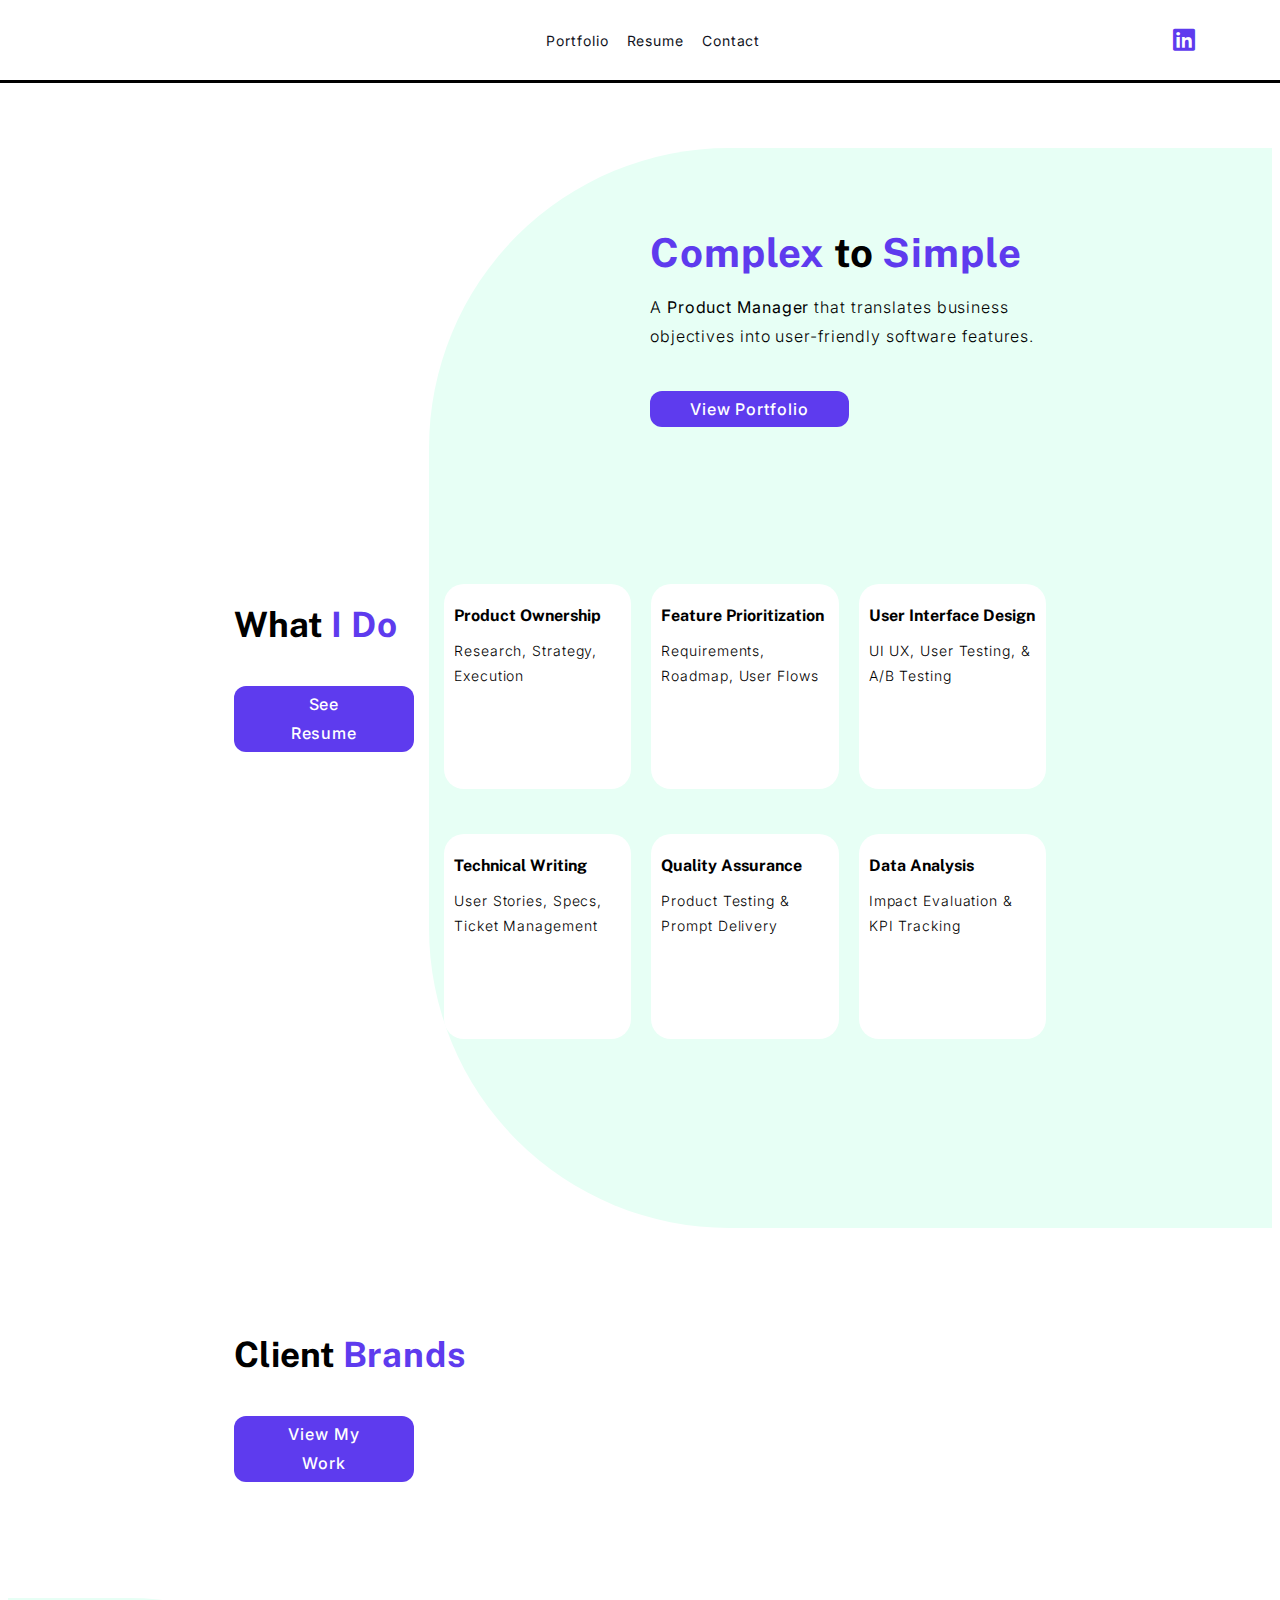
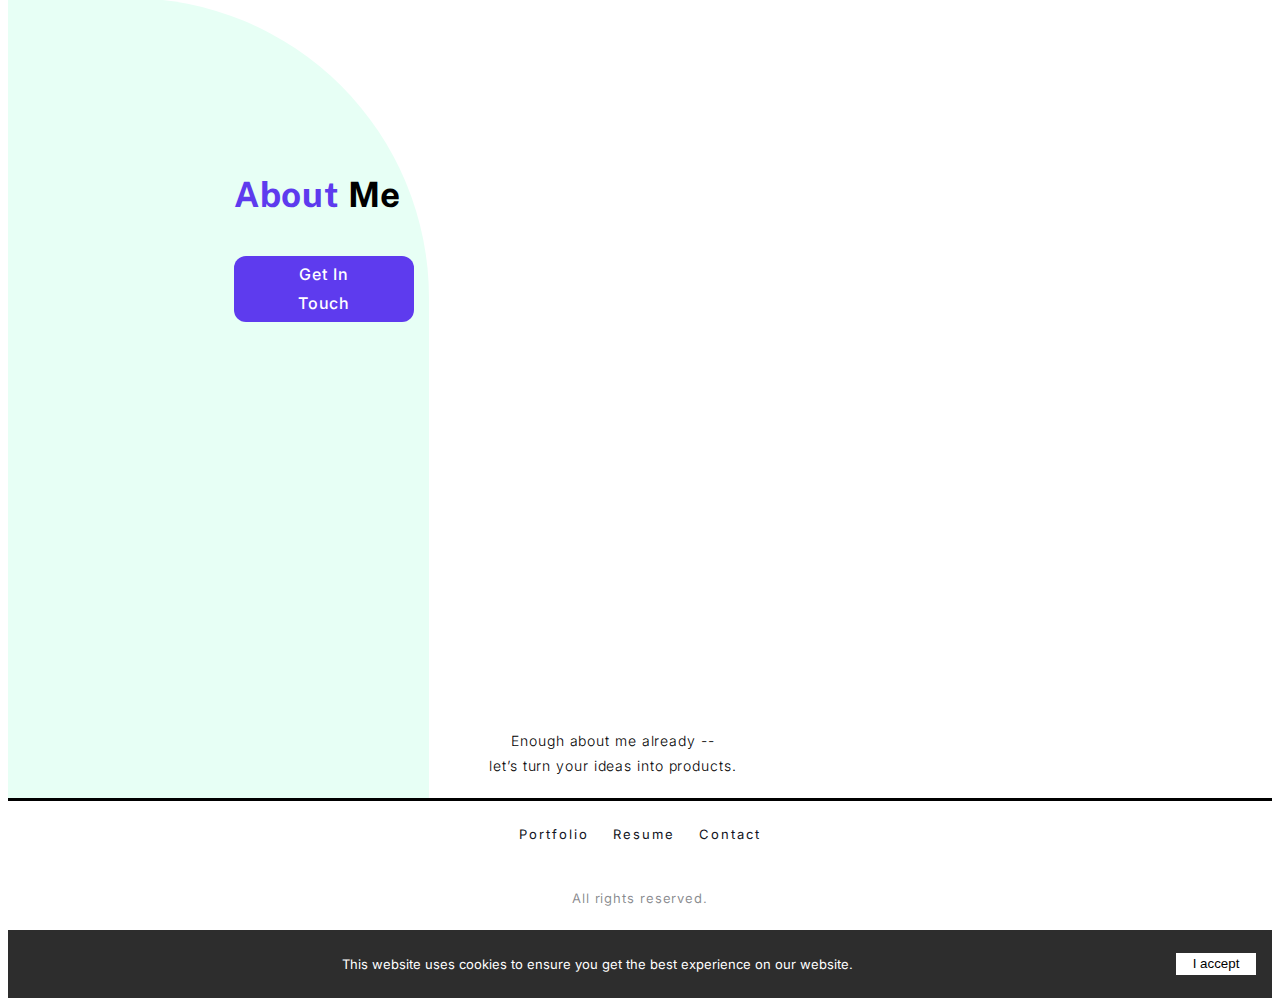
==== commit 020bf7eb: "Update index.html" ====
--- a/index.html
+++ b/index.html
@@ -515,13 +515,22 @@
                     </div>
                     <div class="col-12 hideondesktop" >
                         <amp-img
+                            src="https://raw.githubusercontent.com/teaasatiani/portfolio/main/images/mobile-bubble.gif"
+                            width="360"
+                            height="429"
+                            layout="intrinsic"
+                            alt="speech bubble"
+                            aria-label="image"
+                            style="margin-bottom:-20px" 
+                        ></amp-img>
+                        <amp-img
                             src="https://raw.githubusercontent.com/teaasatiani/portfolio/main/images/bubble-mobile.png"
                             width="360"
                             height="429"
                             layout="intrinsic"
-                            alt="speech bubble with hobbies"
+                            alt="hobbies"
                             aria-label="image"
-                            style="margin-bottom:-20px"   
+                            style="margin-top:-400px"   
                         ></amp-img>
                     </div>
 
@@ -543,7 +552,7 @@
                             width="480"
                             height="350"
                             layout="intrinsic"
-                            alt="speech bubble with hobbies"
+                            alt="speech bubble"
                             aria-label="image"
                             style="position: absolute; top: 40px;"
                         ></amp-img>
@@ -552,7 +561,7 @@
                         width="480"
                         height="350"
                         layout="intrinsic"
-                        alt="speech bubble with hobbies"
+                        alt="hobbies"
                         aria-label="image"
                         style="position: absolute; top: 40px;"
                     ></amp-img>
@@ -573,7 +582,7 @@
                     <div class="col-12 center">
                         <p style="line-height: 1.8; font-weight: 300; position: absolute; bottom: 10px; margin-left: 40px;" class="display-text-2">
                             Enough about me already -- <br />
-                            let’s turn your ideas to products
+                            let’s turn your ideas into products.
                         </p>
                     </div>
                 </div>
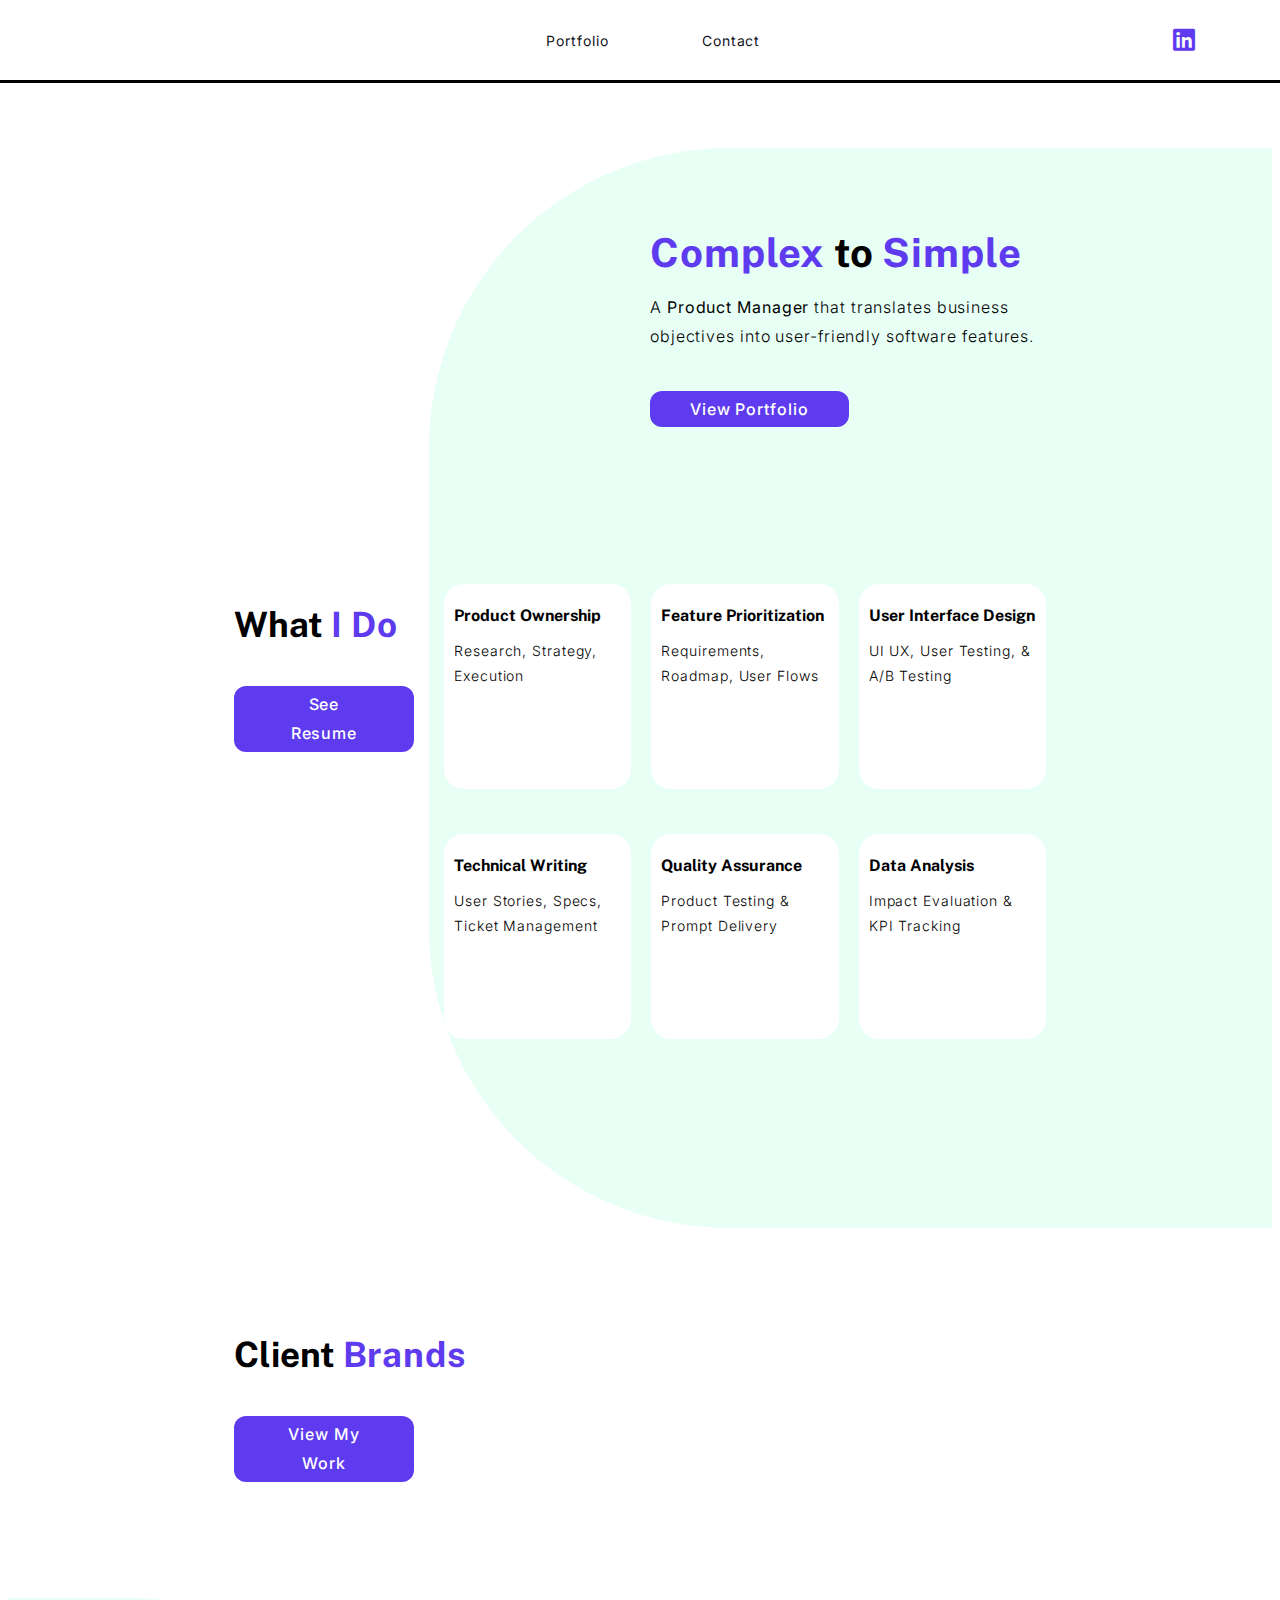
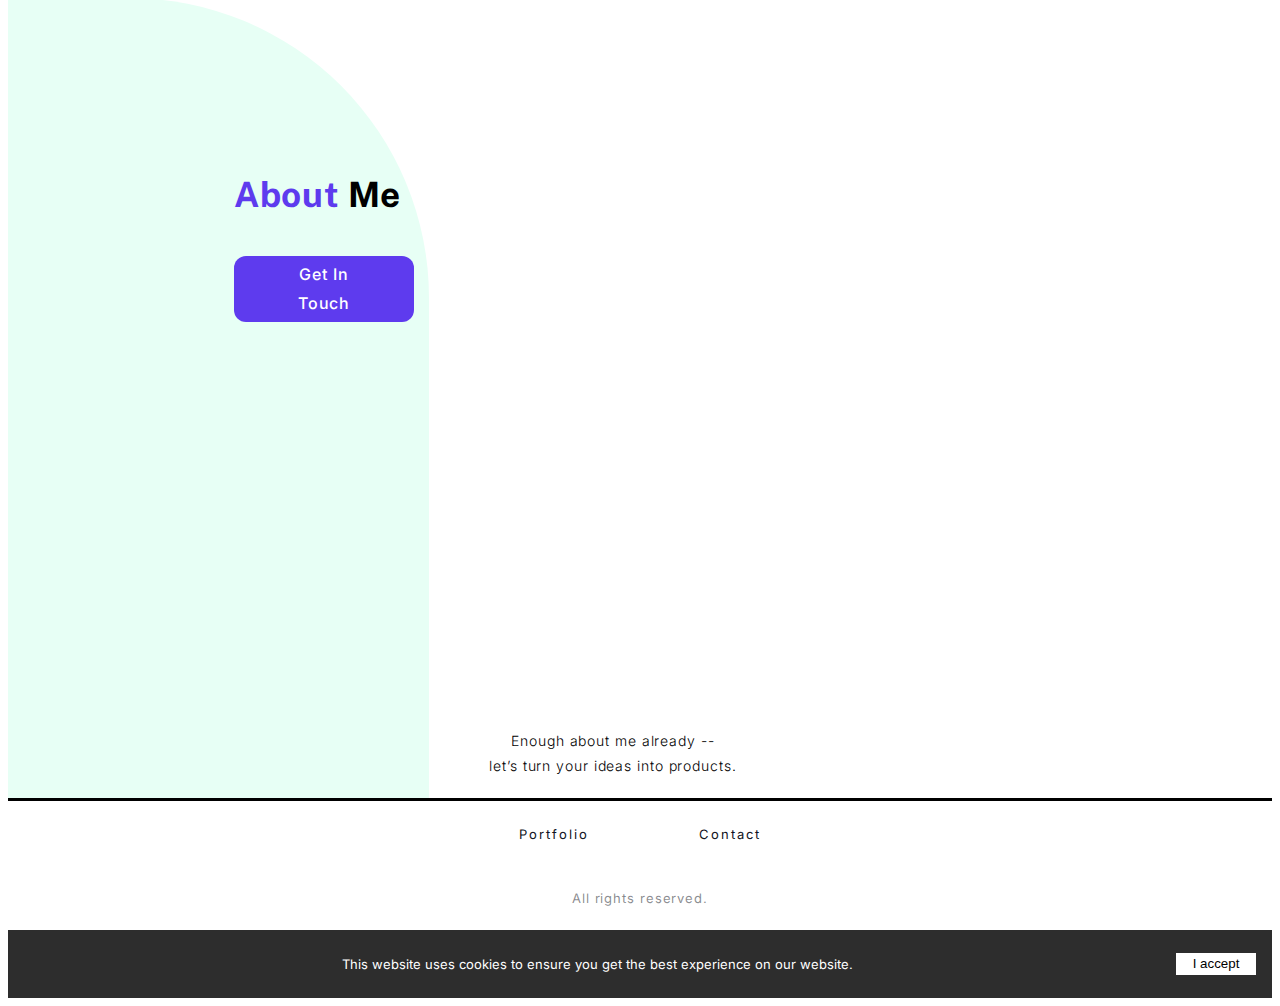
==== commit d5dd8329: "Update index.html" ====
--- a/index.html
+++ b/index.html
@@ -112,6 +112,20 @@
         <link rel="canonical" href="https://teaasatiani.com/" />
         <link href="https://fonts.googleapis.com/css?family=DM+Serif+Text|Noto+Serif+SC:400,700,900|Montserrat|Lora|Roboto+Mono|Inter:100,200,300,500,600,700,800,900|Public+Sans:100,200,300,500,600,700,800,900&display=swap" rel="stylesheet"/>
         <link rel="stylesheet" href="style.css" />
+
+        <script type="application/ld+json">
+{
+  "@context": "https://schema.org/",
+  "@type": "Person",
+  "name": "Tea Asatiani",
+  "url": "http://teaasatiani.com/",
+  "image": "https://teaasatiani.com/images/tea-asatiani.png",
+  "sameAs": "https://www.linkedin.com/in/tea-as/",
+  "jobTitle": "Product Manager"  
+}
+</script>
+
+        
     </head>
     <body>
         <amp-analytics type="gtag" data-credentials="include">
@@ -177,7 +191,7 @@
                         <div class="bg_tm" tabindex="0" role="button" on="tap:hamb7.toggleClass(class='mn_cls'),nv_m.toggleClass(class='nw_actv')"></div>
                         <div id="smart_list" class="nv_lst">
                             <a href="/portfolio/" class="display-text-2" style="color: rgb(15, 18, 33);">Portfolio</a>
-                            <a href="https://raw.githubusercontent.com/teaasatiani/portfolio/main/files/2024_resume_tea_asatiani.pdf" target="_blank" class="display-text-2" style="color: rgb(15, 18, 33);">Resume</a>
+                            <a href="https://raw.githubusercontent.com/teaasatiani/portfolio/main/files/2024_resume_tea_asatiani.pdf" target="_blank" class="display-text-2" style="color: rgb(15, 18, 33); visibility: hidden;">Resume</a>
                             <a href="/contact/" class="display-text-2" style="color: rgb(15, 18, 33);">Contact</a>
                             <a class="hideondesktop" href="https://www.linkedin.com/in/tea-as/" target="_blank"><i class="fab fa-linkedin" style="font-size: 30px; display: inline-block; color: rgb(94, 59, 238);"></i></a>
                             <a aria-label="more" class="nv-more display-text-2" style="color: rgb(0, 0, 0);" on="tap:smart_list.toggleClass(class='show_more'),more_arr.toggleClass(class='more_arr_top')">
@@ -603,7 +617,7 @@
                     <a
                         class="pad10 display-text-4"
                         href="https://raw.githubusercontent.com/teaasatiani/portfolio/main/files/2024_resume_tea_asatiani.pdf"
-                        style="display: inline-block; letter-spacing: 2px; margin-top: 0px; margin-bottom: 0px;"
+                        style="display: inline-block; letter-spacing: 2px; margin-top: 0px; margin-bottom: 0px;visibility: hidden;"
                     >
                         Resume
                     </a>
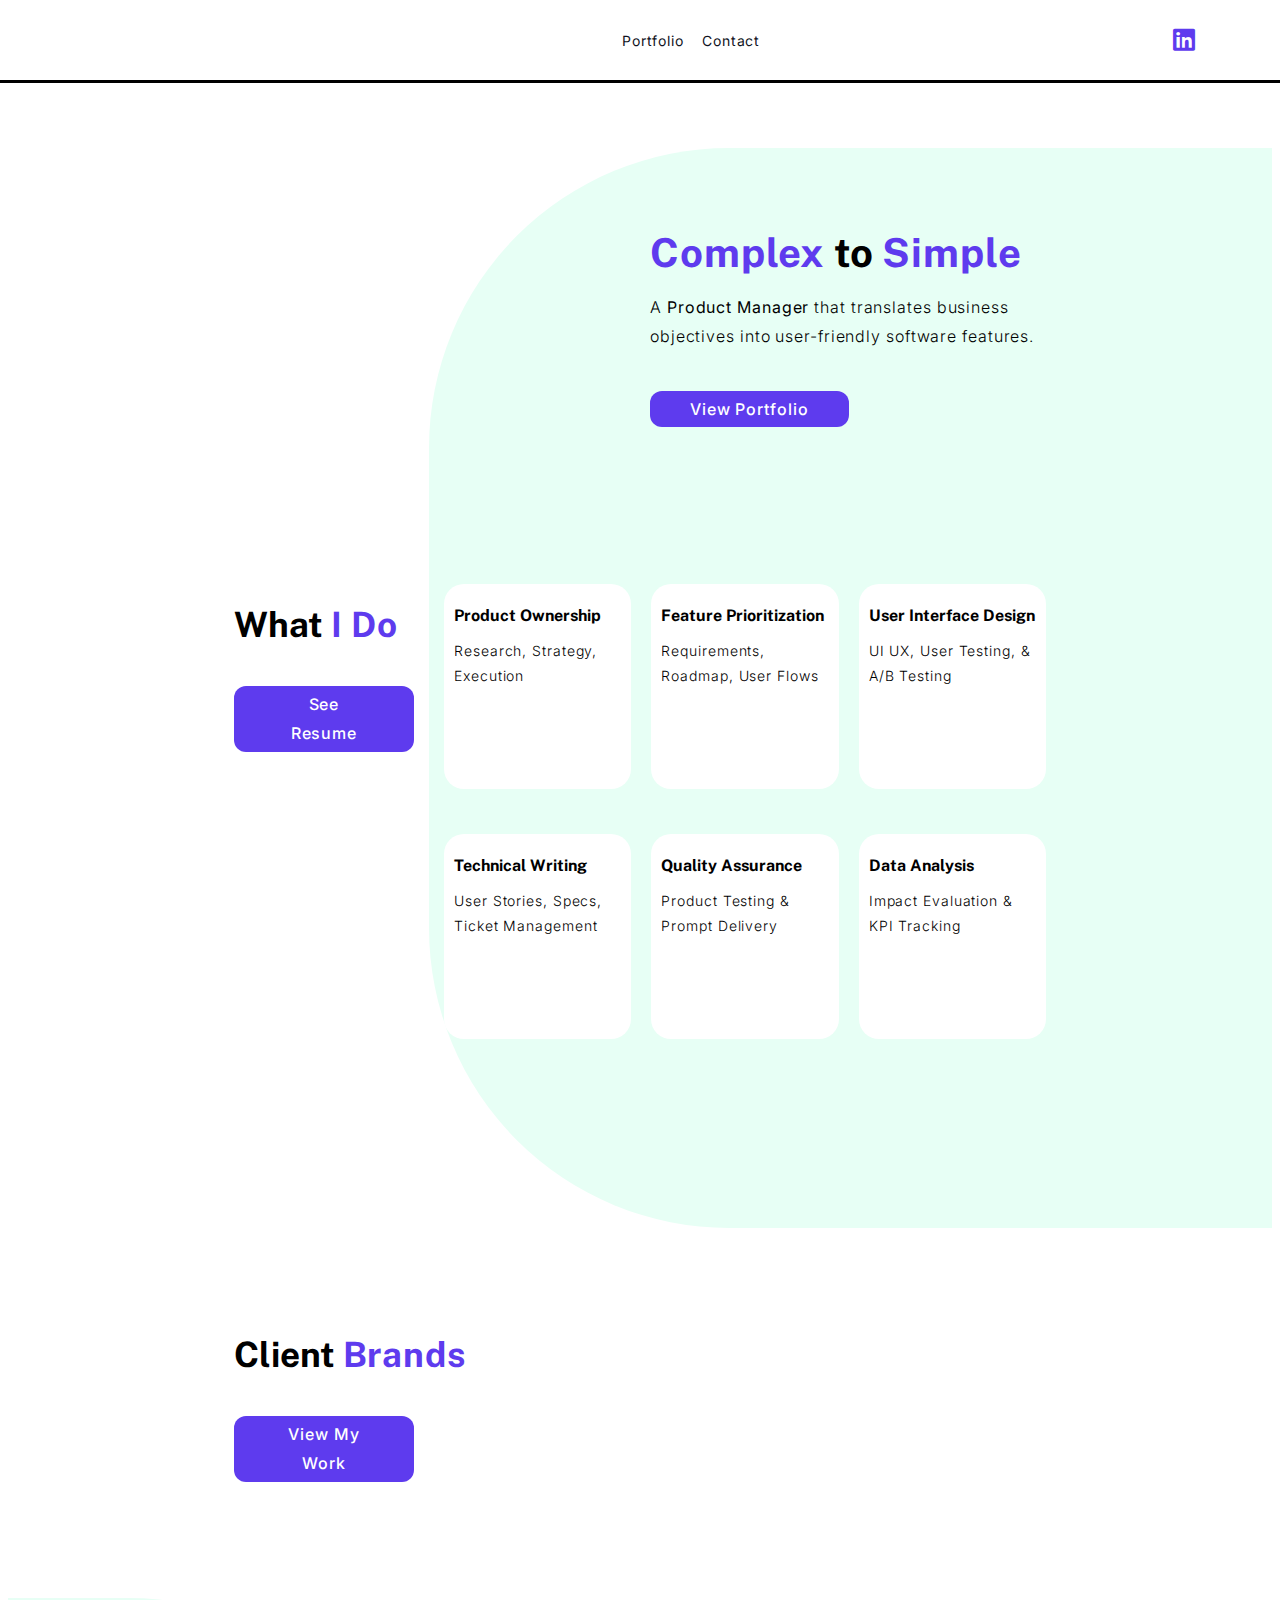
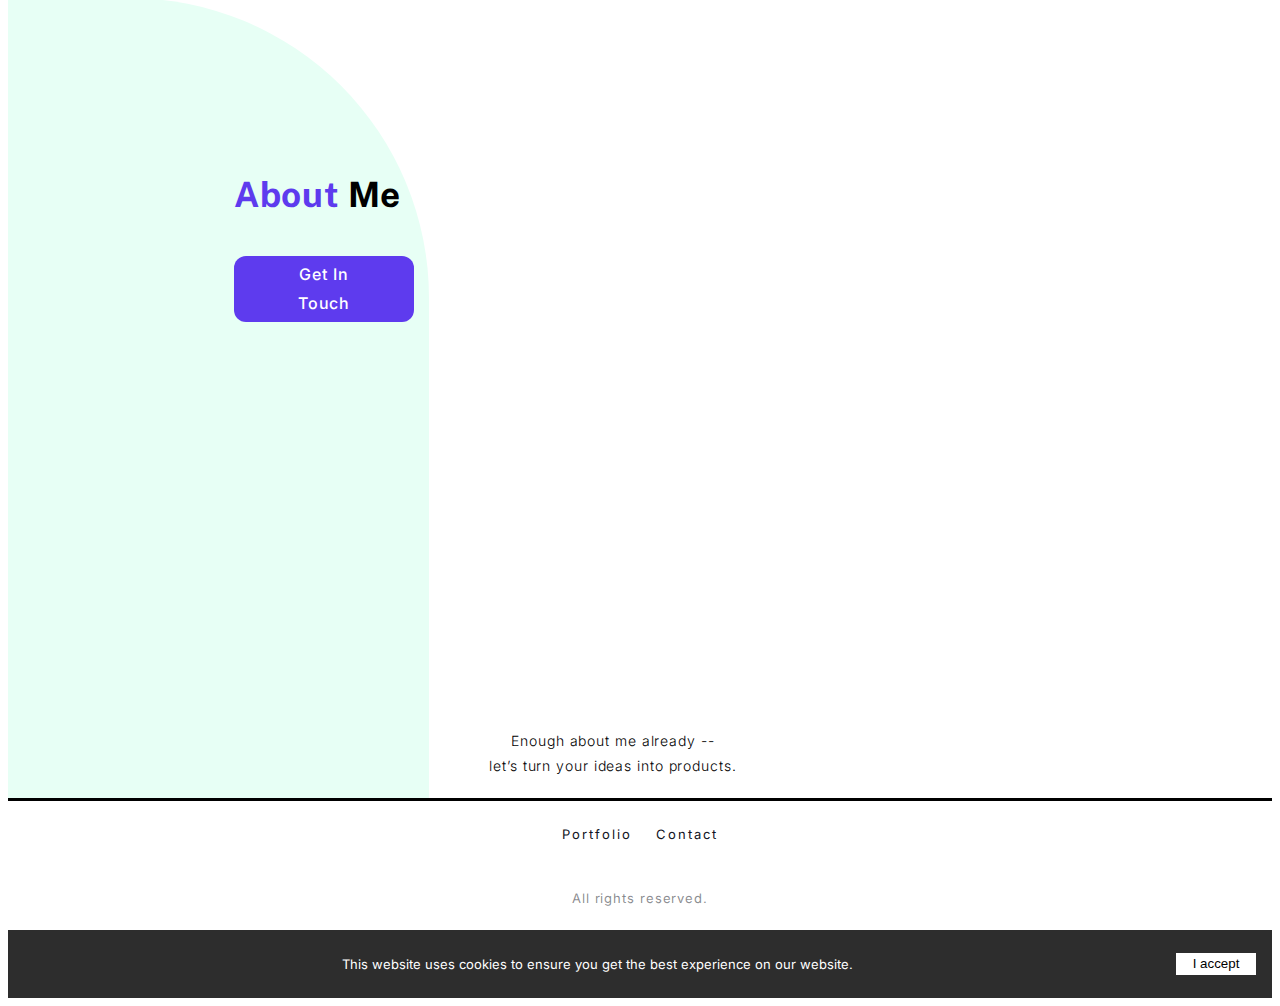
==== commit 3ad8b69f: "Update index.html" ====
--- a/index.html
+++ b/index.html
@@ -191,7 +191,7 @@
                         <div class="bg_tm" tabindex="0" role="button" on="tap:hamb7.toggleClass(class='mn_cls'),nv_m.toggleClass(class='nw_actv')"></div>
                         <div id="smart_list" class="nv_lst">
                             <a href="/portfolio/" class="display-text-2" style="color: rgb(15, 18, 33);">Portfolio</a>
-                            <a href="https://raw.githubusercontent.com/teaasatiani/portfolio/main/files/2024_resume_tea_asatiani.pdf" target="_blank" class="display-text-2" style="color: rgb(15, 18, 33); visibility: hidden;">Resume</a>
+                            <a href="https://raw.githubusercontent.com/teaasatiani/portfolio/main/files/2024_resume_tea_asatiani.pdf" target="_blank" class="display-text-2" style="color: rgb(15, 18, 33); display:none;">Resume</a>
                             <a href="/contact/" class="display-text-2" style="color: rgb(15, 18, 33);">Contact</a>
                             <a class="hideondesktop" href="https://www.linkedin.com/in/tea-as/" target="_blank"><i class="fab fa-linkedin" style="font-size: 30px; display: inline-block; color: rgb(94, 59, 238);"></i></a>
                             <a aria-label="more" class="nv-more display-text-2" style="color: rgb(0, 0, 0);" on="tap:smart_list.toggleClass(class='show_more'),more_arr.toggleClass(class='more_arr_top')">
@@ -617,7 +617,7 @@
                     <a
                         class="pad10 display-text-4"
                         href="https://raw.githubusercontent.com/teaasatiani/portfolio/main/files/2024_resume_tea_asatiani.pdf"
-                        style="display: inline-block; letter-spacing: 2px; margin-top: 0px; margin-bottom: 0px;visibility: hidden;"
+                        style="display: inline-block; letter-spacing: 2px; margin-top: 0px; margin-bottom: 0px;visibility: hidden; display:none;"
                     >
                         Resume
                     </a>
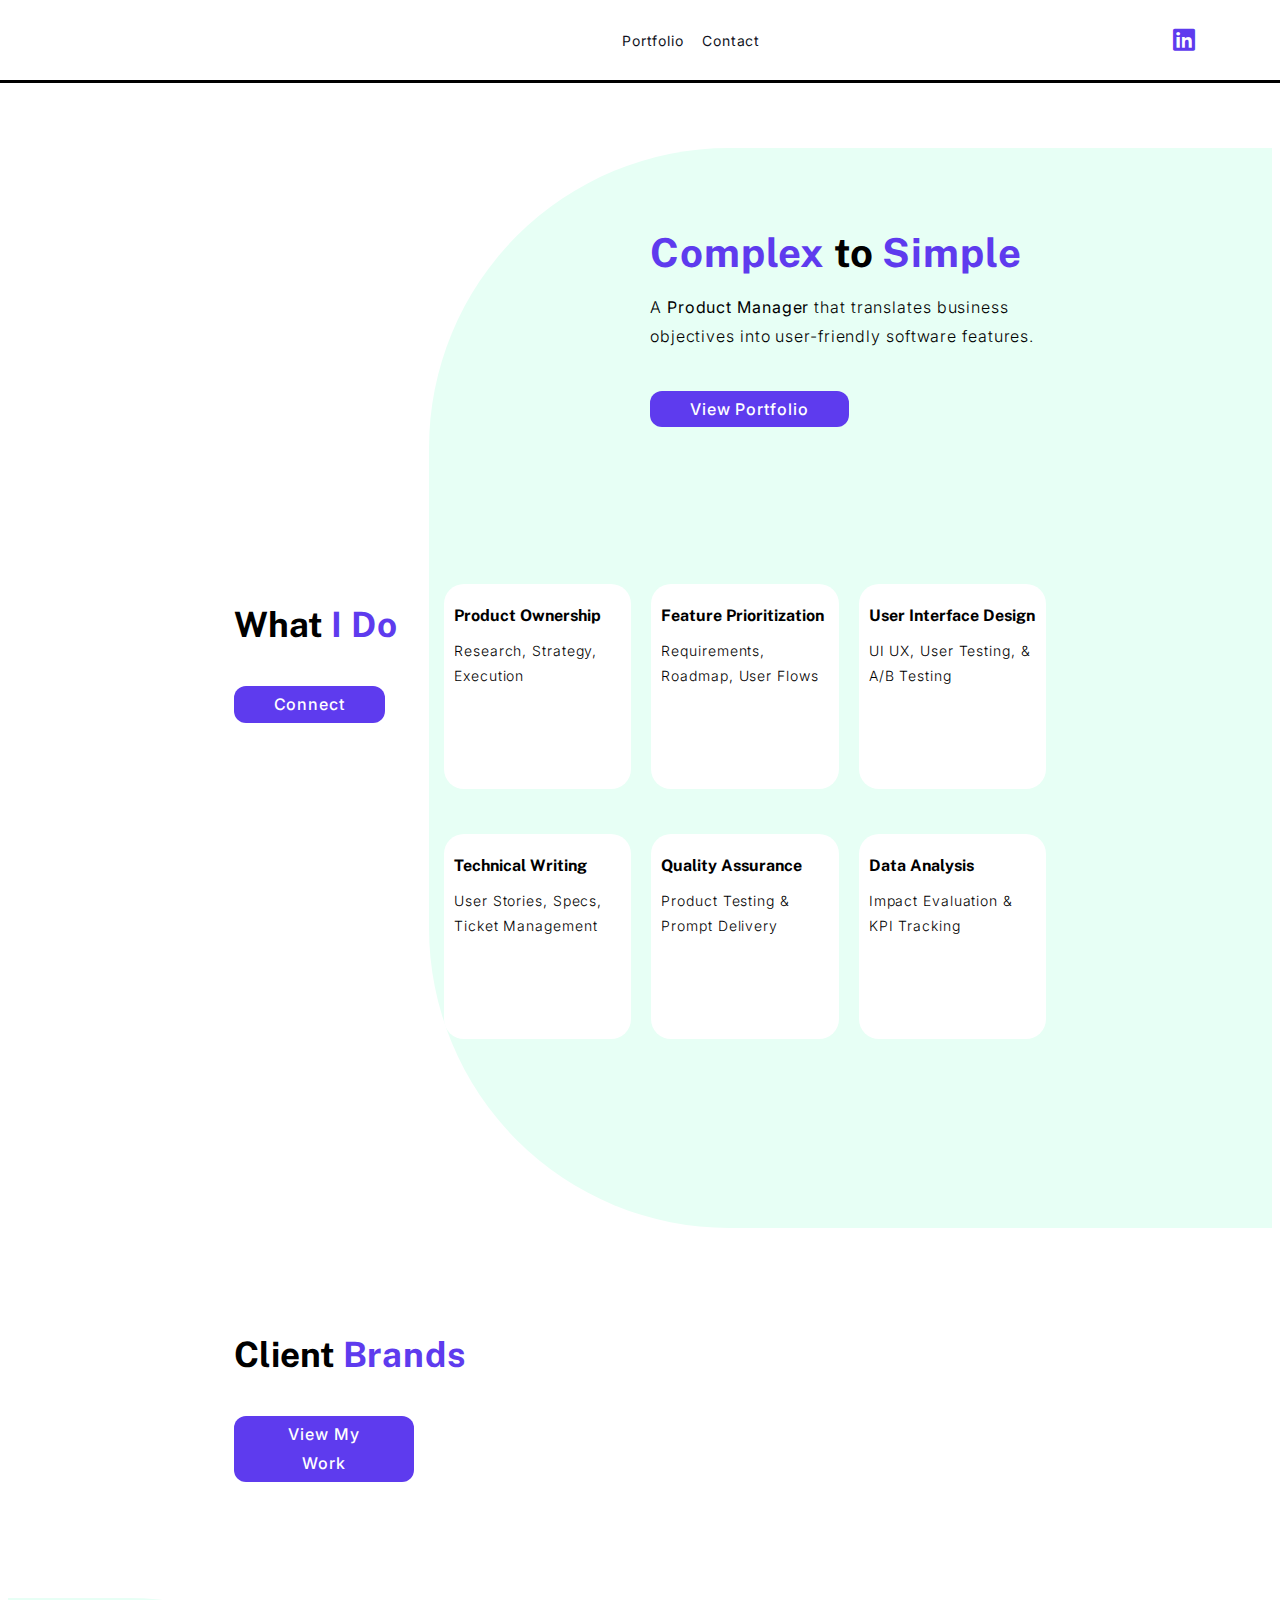
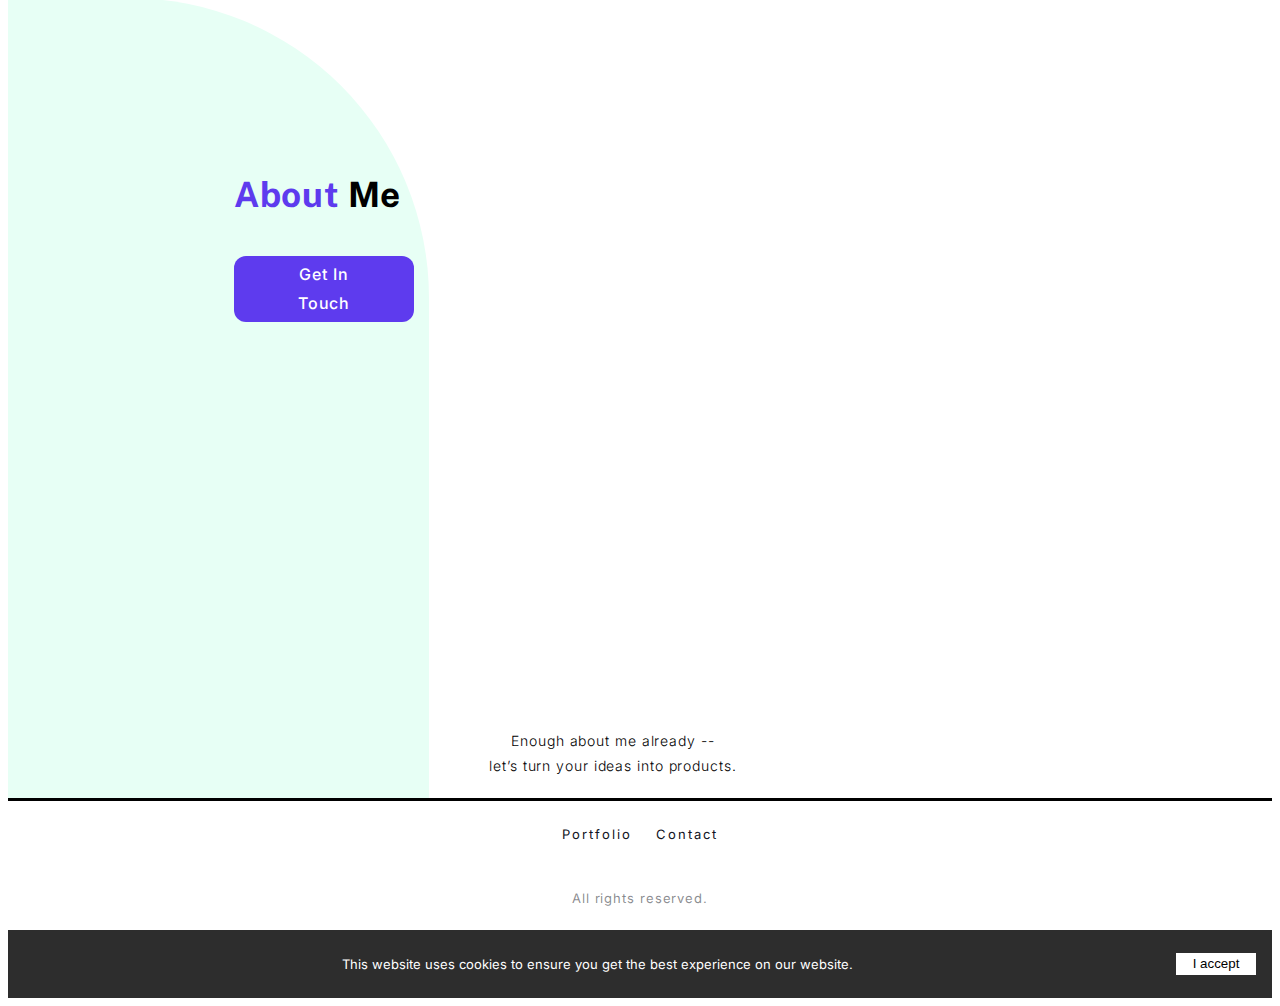
==== commit f870d22f: "Update index.html" ====
--- a/index.html
+++ b/index.html
@@ -236,7 +236,8 @@
                 <div class="col-2"></div>
                 <div class="col-2">
                     <h2 class="display-title-2" style="letter-spacing: 0px; line-height: 1.5; font-weight: 700;">What <span style="color: rgb(94, 59, 238); font-weight: 700;">I Do</span></h2>
-                    <a class="btn display-text-3" href="https://raw.githubusercontent.com/teaasatiani/portfolio/main/files/2024_resume_tea_asatiani.pdf" style="margin-top: 20px;">See Resume</a>
+                    <a class="btn display-text-3" href="/contact/" style="margin-top: 20px;">Connect</a>
+                    <a class="btn display-text-3" href="https://raw.githubusercontent.com/teaasatiani/portfolio/main/files/2024_resume_tea_asatiani.pdf" style="margin-top: 20px; display:none;">See Resume</a>
                 </div>
 
                 <div class="col-6" style="padding: 5px; background-color: rgb(231, 255, 245); min-height: 660px; border-bottom-left-radius: 300px; padding-bottom: 100px;">
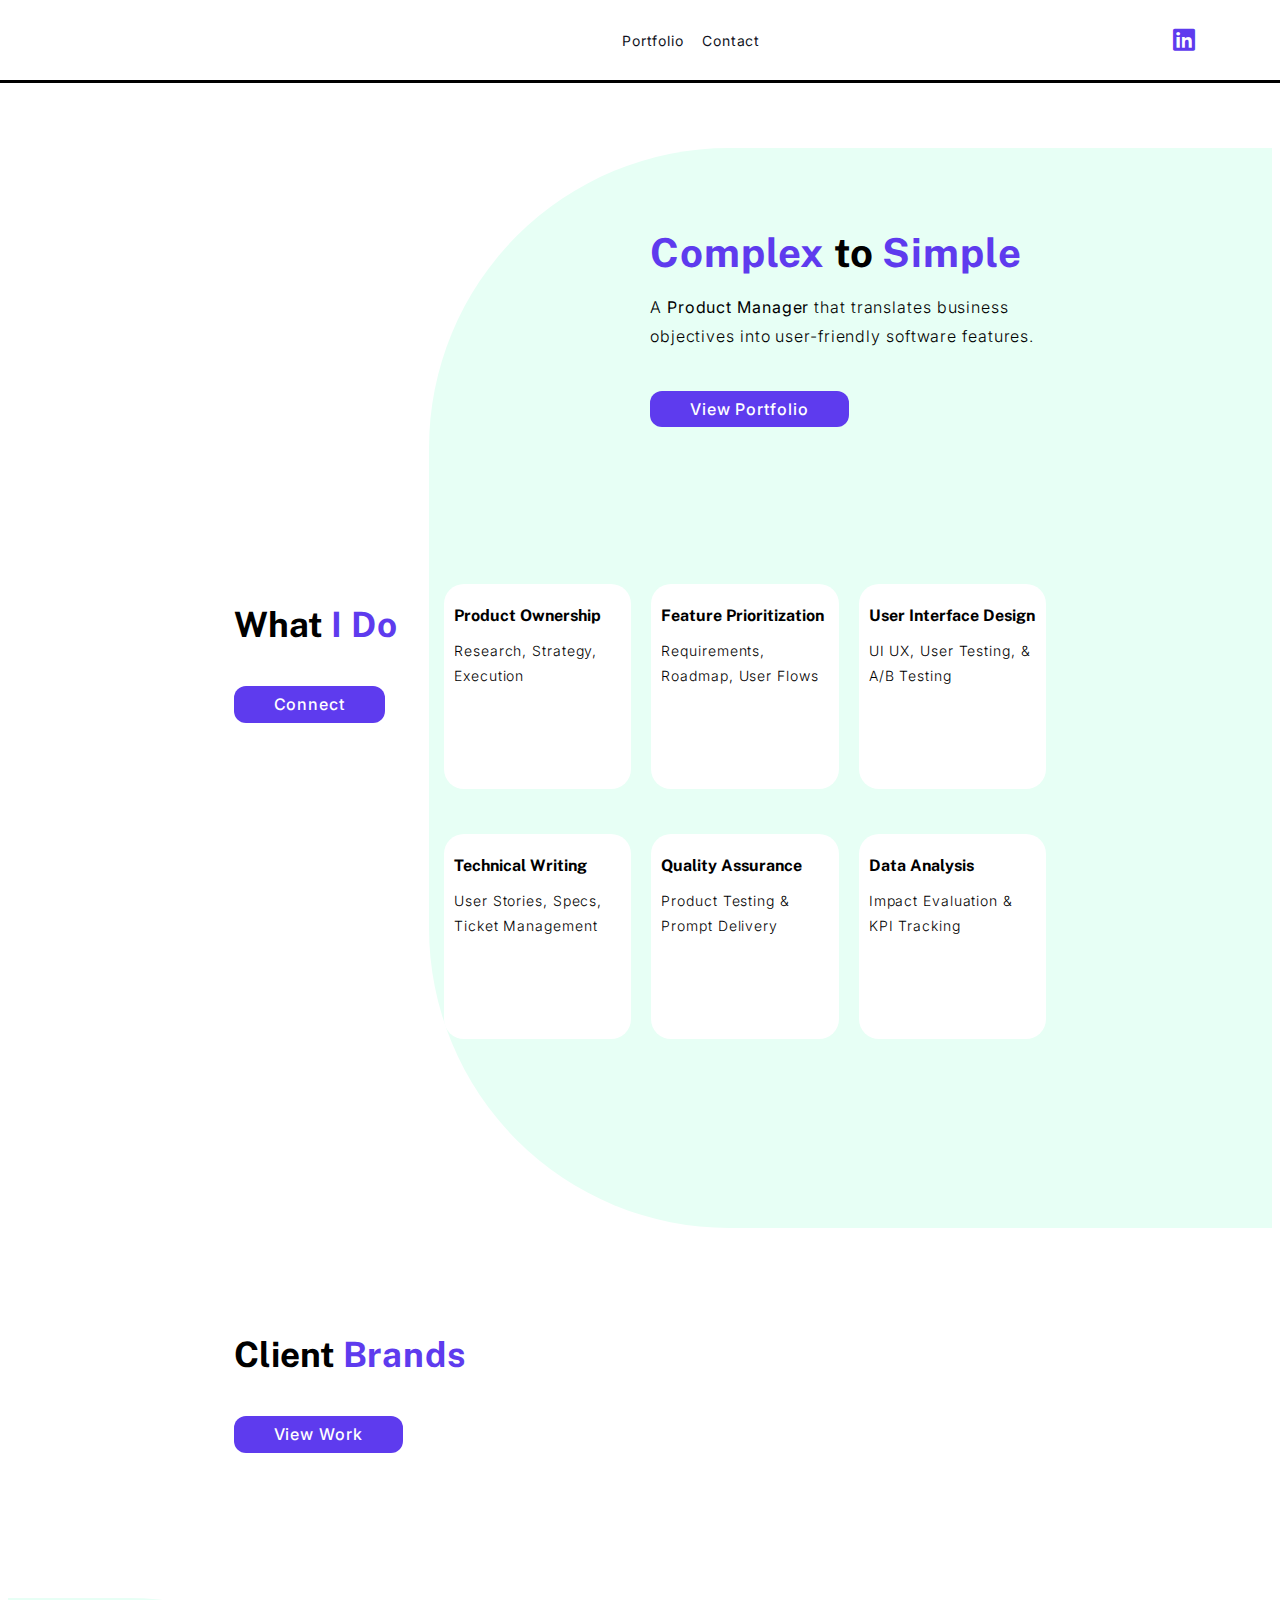
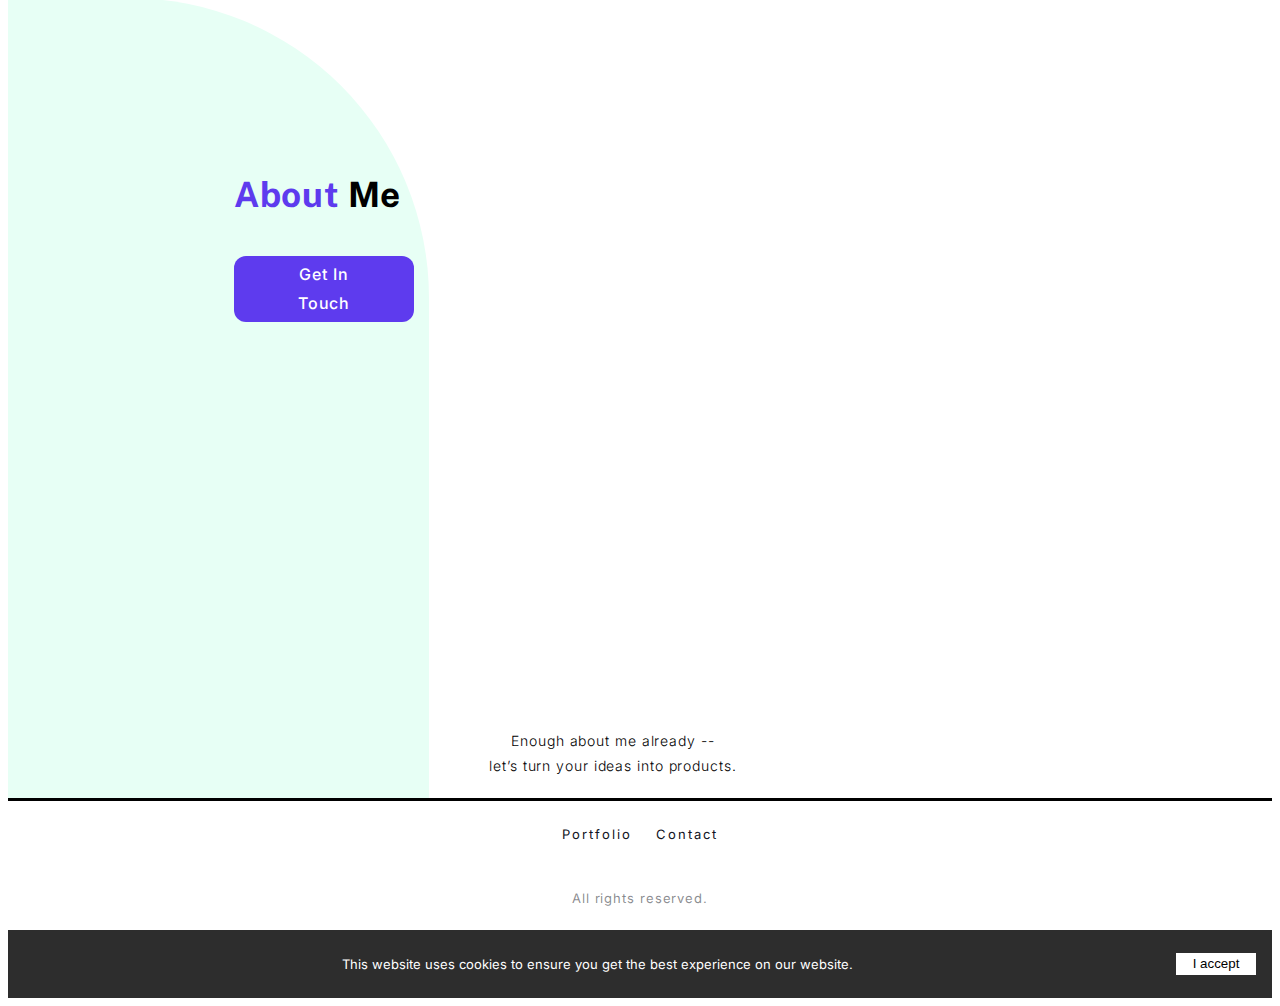
==== commit 7d590bb7: "Update index.html" ====
--- a/index.html
+++ b/index.html
@@ -465,7 +465,7 @@
         <div class="col-2"></div>
         <div class="col-2">
             <h2 class="display-title-2 nmart50m" style="letter-spacing: 0px; line-height: 1.5; font-weight: 700; min-width: 350px;">Client <span style="color: rgb(94, 59, 238); font-weight: 700;">Brands</span></h2>
-            <a class="btn display-text-3" href="/portfolio/" style="margin-top: 20px;">View My Work</a>
+            <a class="btn display-text-3" href="/portfolio/" style="margin-top: 20px;">View Work</a>
          </div>
         <div class="col-6 flexmiddle center">
             <div>
